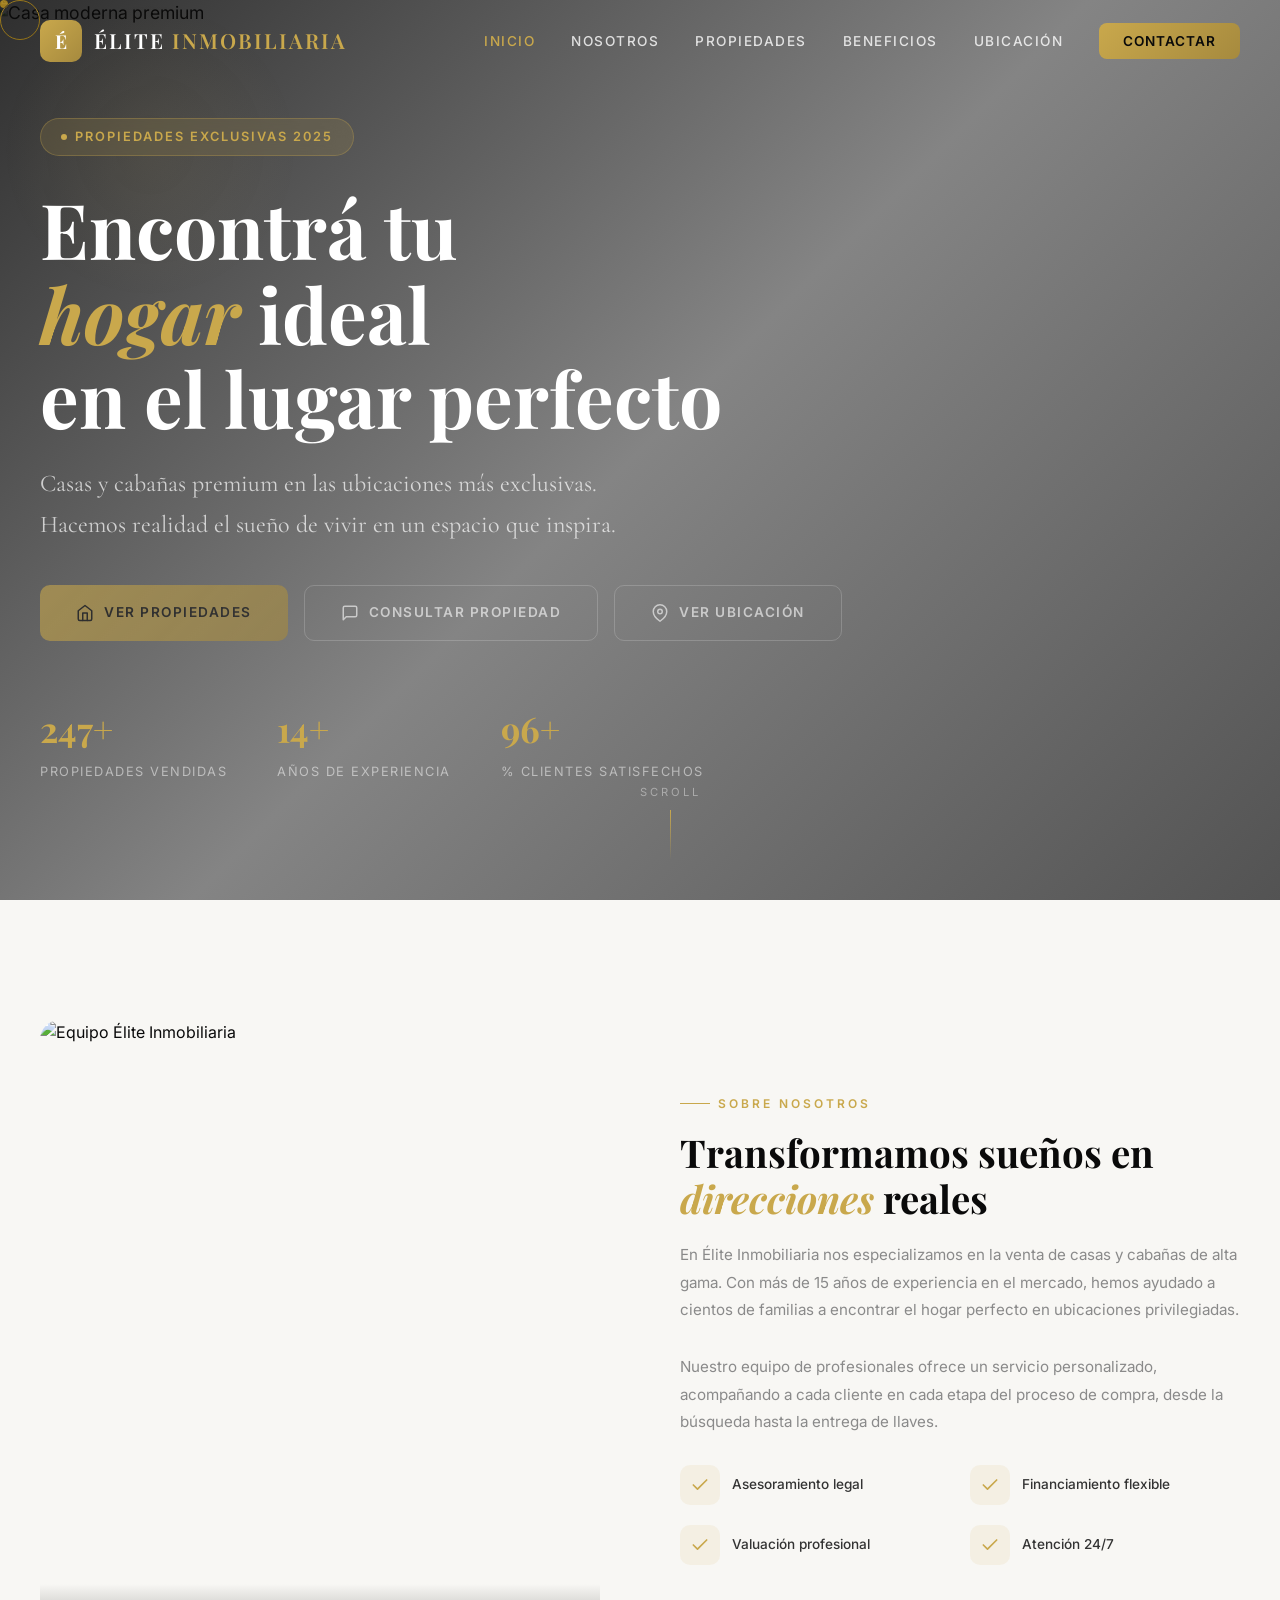
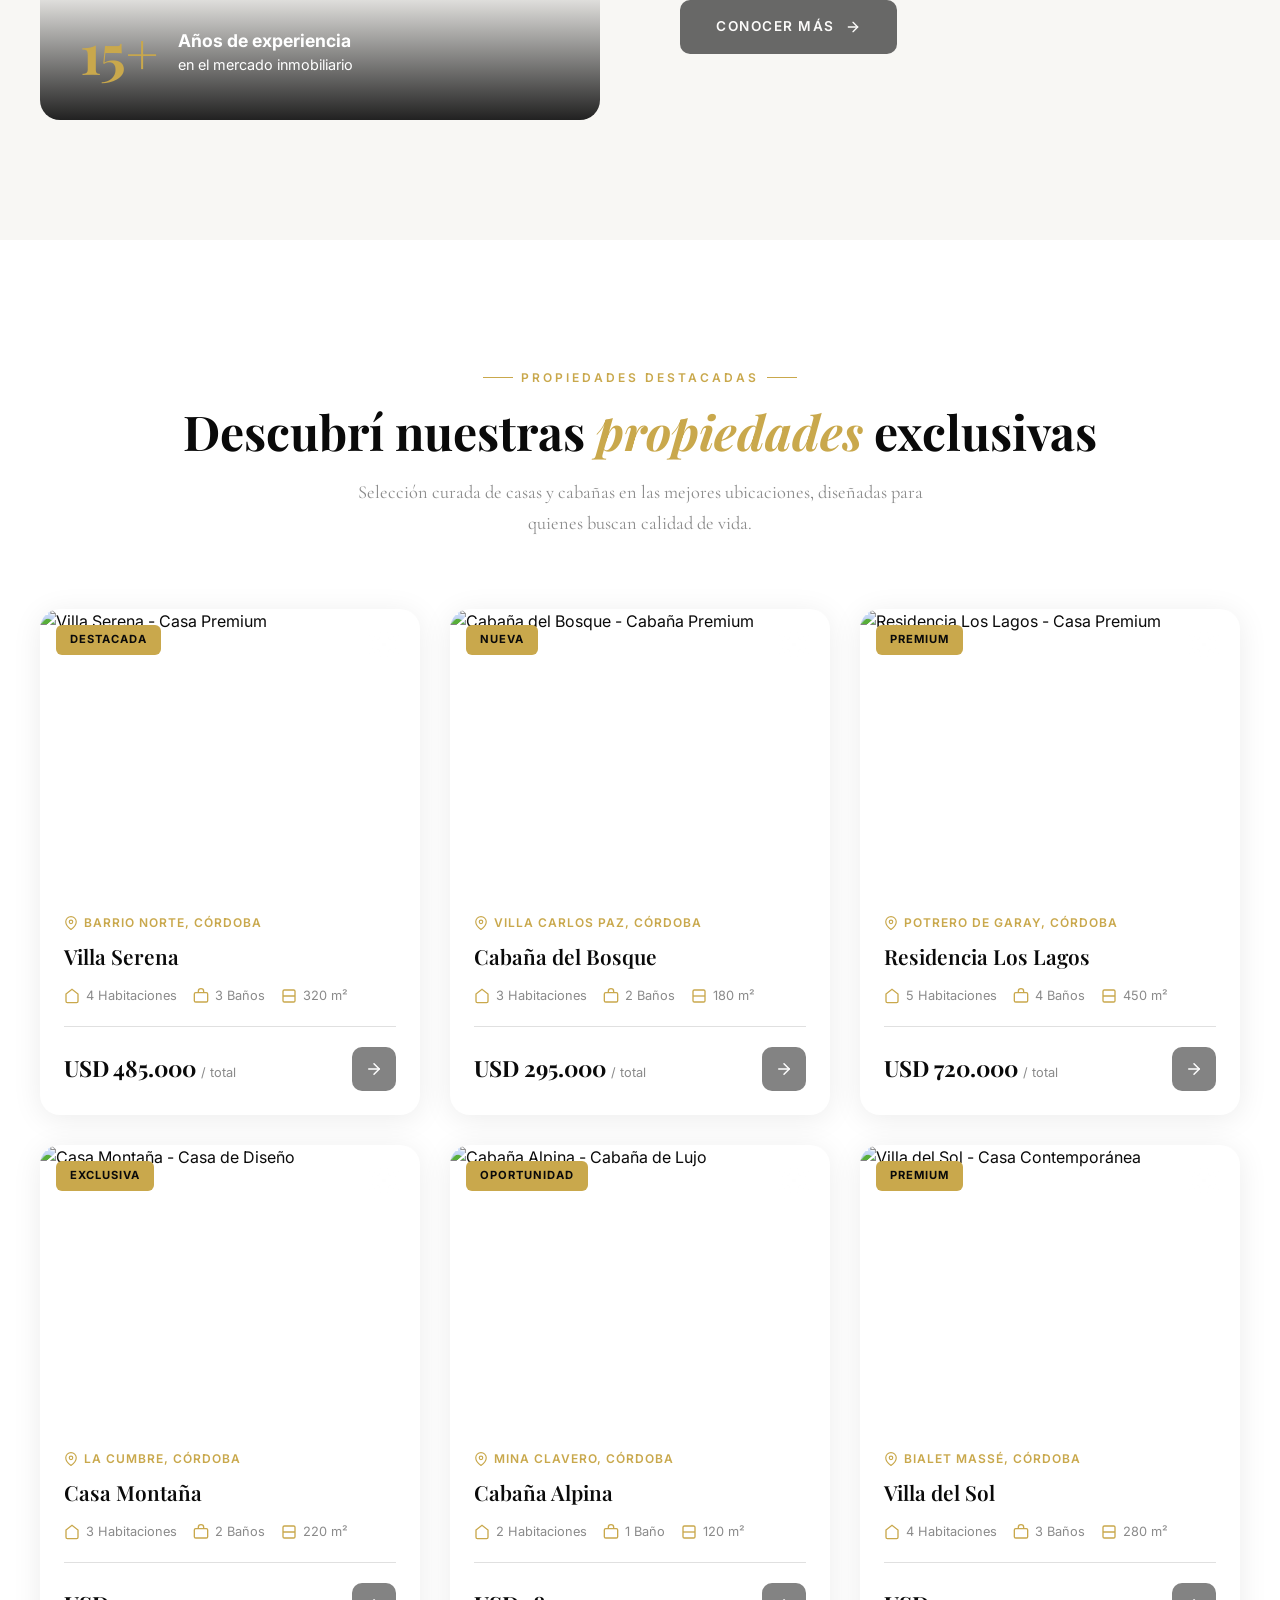
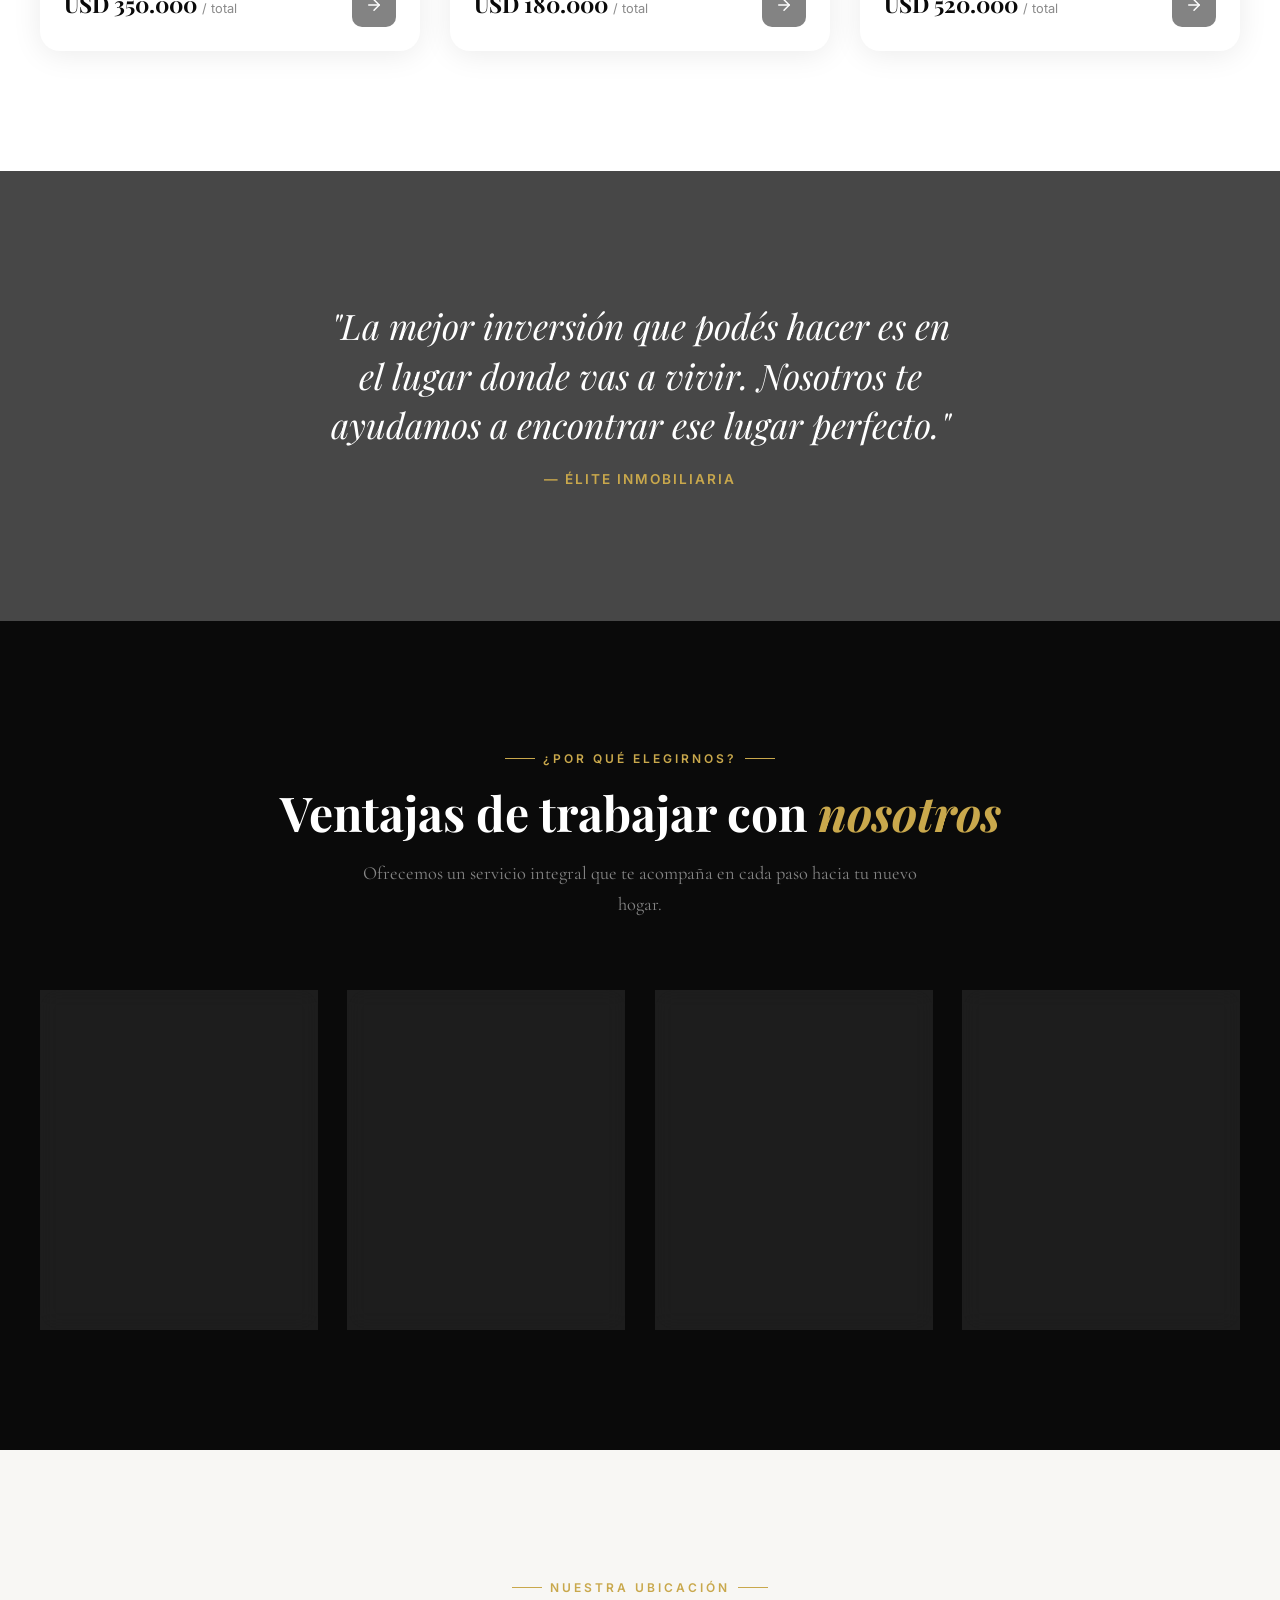
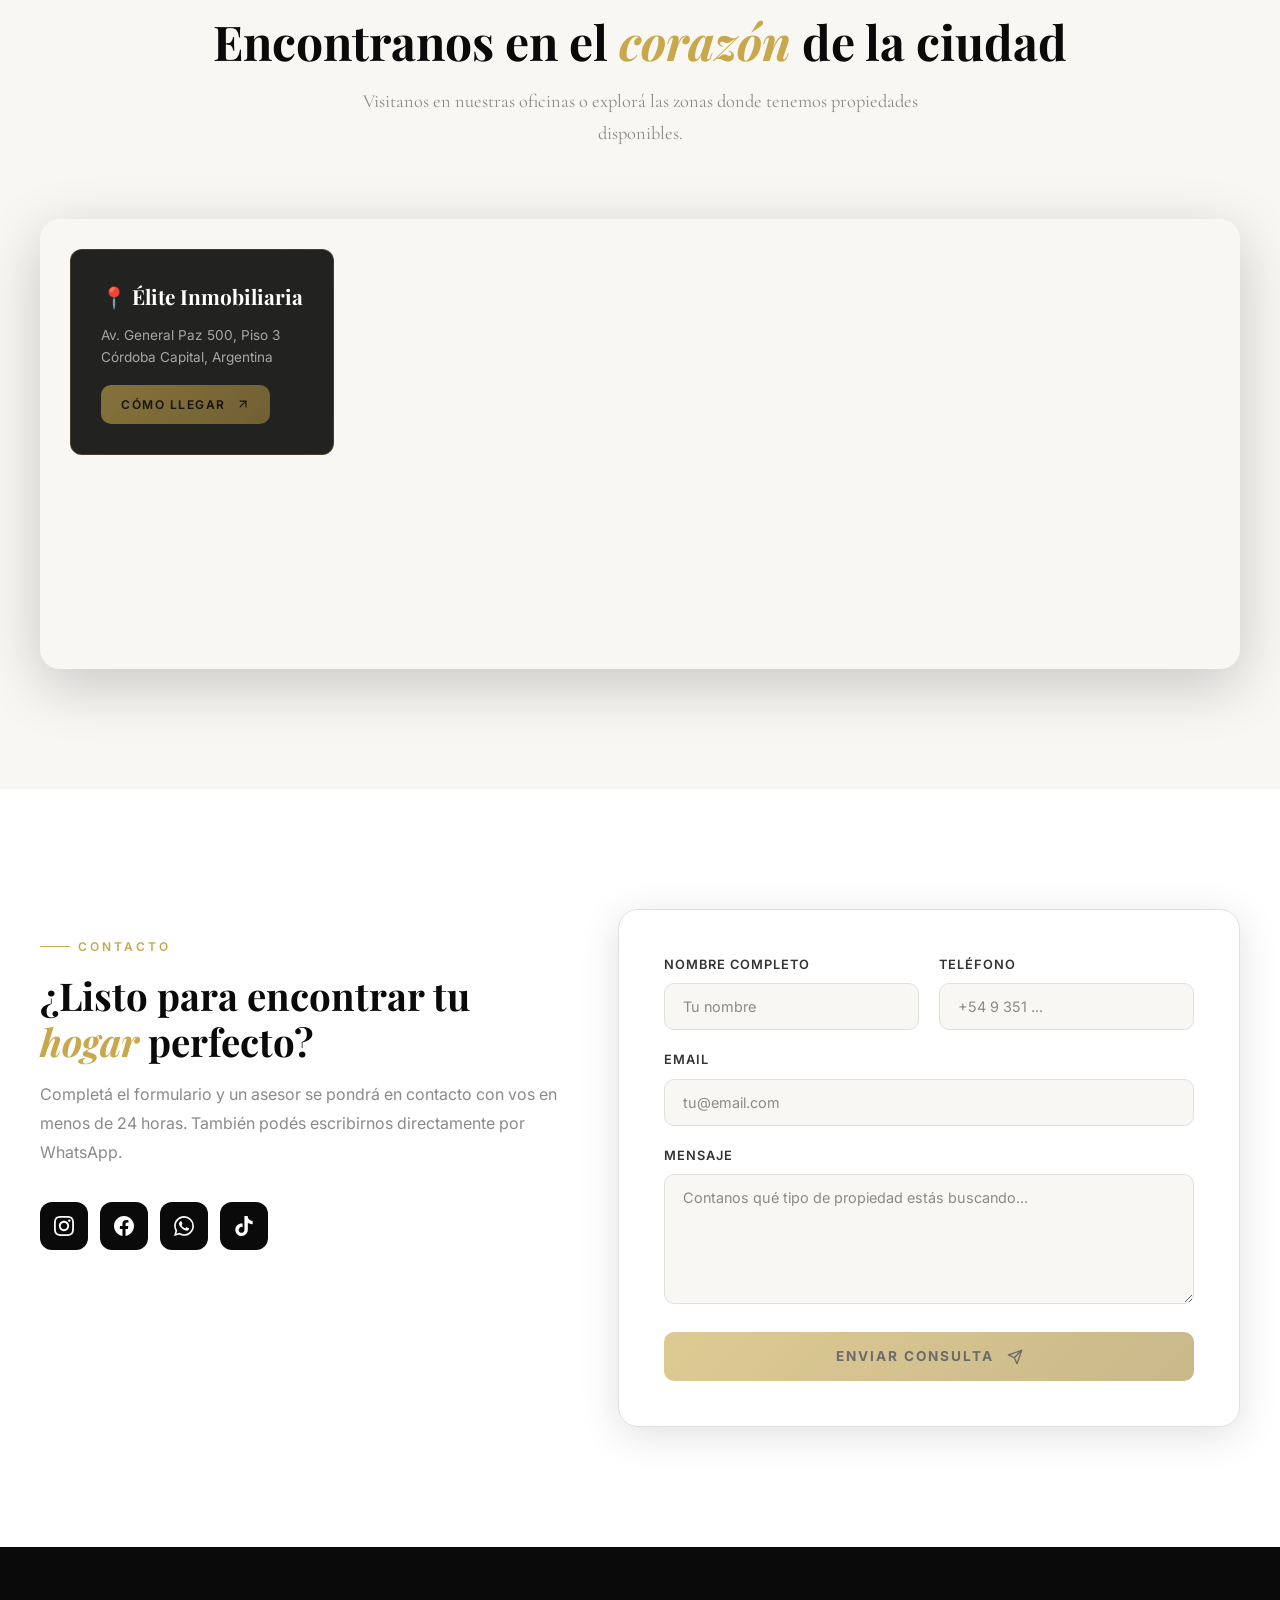
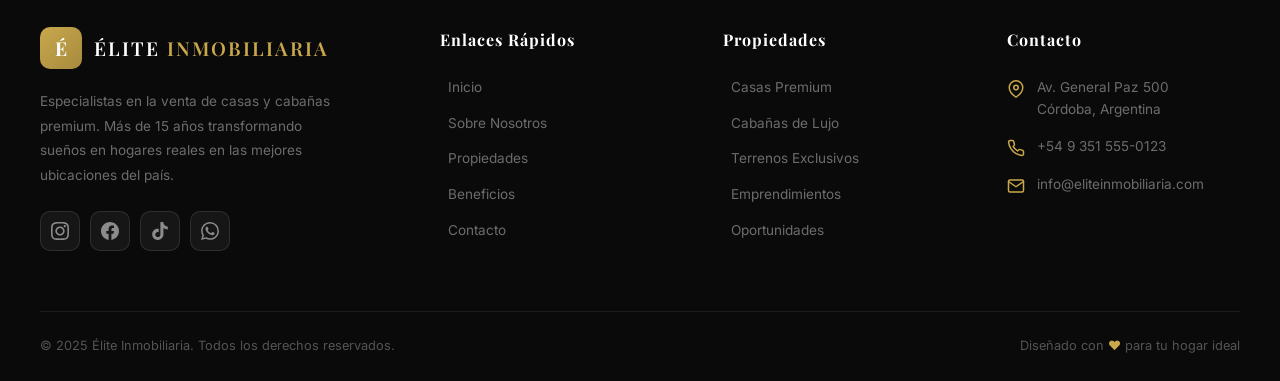
==== Alquiler de casas/index.html @ c13dffc4 "Nuevo template - alquiler de casas" ====
<!DOCTYPE html>
<html lang="es">
<head>
    <meta charset="UTF-8">
    <meta name="viewport" content="width=device-width, initial-scale=1.0">
    <meta name="description" content="Inmobiliaria Premium - Venta de casas y cabañas exclusivas. Encuentra la propiedad de tus sueños con asesoramiento profesional y ubicaciones privilegiadas.">
    <meta name="keywords" content="inmobiliaria, casas, cabañas, propiedades, venta, bienes raíces, lujo, exclusivas">
    <meta name="author" content="Élite Inmobiliaria">
    <meta property="og:title" content="Élite Inmobiliaria - Casas y Cabañas Premium">
    <meta property="og:description" content="Descubrí propiedades exclusivas en las mejores ubicaciones. Casas y cabañas de primer nivel.">
    <meta property="og:type" content="website">
    <title>Élite Inmobiliaria | Casas y Cabañas Premium</title>

    <link rel="preconnect" href="https://fonts.googleapis.com">
    <link rel="preconnect" href="https://fonts.gstatic.com" crossorigin>
    <link href="https://fonts.googleapis.com/css2?family=Playfair+Display:wght@400;500;600;700&family=Inter:wght@300;400;500;600;700&family=Cormorant+Garamond:wght@400;500;600;700&display=swap" rel="stylesheet">

    <style>
        /* ============================================
           CSS RESET & VARIABLES
           ============================================ */
        *, *::before, *::after {
            margin: 0;
            padding: 0;
            box-sizing: border-box;
        }

        :root {
            --color-primary: #0a0a0a;
            --color-secondary: #1a1a1a;
            --color-accent: #c9a84c;
            --color-accent-light: #e0c97f;
            --color-accent-dark: #a68a3e;
            --color-white: #ffffff;
            --color-light: #f8f7f4;
            --color-gray: #8a8a8a;
            --color-gray-light: #e0e0e0;
            --color-gray-dark: #333333;
            --color-glass: rgba(255, 255, 255, 0.08);
            --color-glass-border: rgba(255, 255, 255, 0.12);
            --font-display: 'Playfair Display', serif;
            --font-body: 'Inter', sans-serif;
            --font-elegant: 'Cormorant Garamond', serif;
            --shadow-soft: 0 4px 30px rgba(0, 0, 0, 0.08);
            --shadow-medium: 0 8px 40px rgba(0, 0, 0, 0.12);
            --shadow-strong: 0 16px 60px rgba(0, 0, 0, 0.2);
            --shadow-gold: 0 4px 30px rgba(201, 168, 76, 0.2);
            --transition-smooth: all 0.4s cubic-bezier(0.25, 0.46, 0.45, 0.94);
            --transition-bounce: all 0.5s cubic-bezier(0.34, 1.56, 0.64, 1);
            --border-radius: 12px;
            --border-radius-lg: 20px;
        }

        html {
            scroll-behavior: smooth;
            overflow-x: hidden;
        }

        body {
            font-family: var(--font-body);
            color: var(--color-primary);
            background: var(--color-white);
            overflow-x: hidden;
            cursor: none;
            line-height: 1.6;
        }

        /* ============================================
           CUSTOM CURSOR
           ============================================ */
        .cursor-dot {
            width: 8px;
            height: 8px;
            background: var(--color-accent);
            border-radius: 50%;
            position: fixed;
            top: 0;
            left: 0;
            pointer-events: none;
            z-index: 99999;
            transition: transform 0.1s ease;
            mix-blend-mode: difference;
        }

        .cursor-ring {
            width: 40px;
            height: 40px;
            border: 1.5px solid var(--color-accent);
            border-radius: 50%;
            position: fixed;
            top: 0;
            left: 0;
            pointer-events: none;
            z-index: 99998;
            transition: all 0.15s ease-out;
            mix-blend-mode: difference;
        }

        .cursor-ring.hover {
            width: 60px;
            height: 60px;
            border-color: var(--color-accent-light);
            background: rgba(201, 168, 76, 0.1);
        }

        .cursor-dot.click {
            transform: scale(2);
        }

        @media (max-width: 768px) {
            .cursor-dot, .cursor-ring { display: none; }
            body { cursor: auto; }
        }

        /* ============================================
           PRELOADER
           ============================================ */
        .preloader {
            position: fixed;
            top: 0;
            left: 0;
            width: 100%;
            height: 100%;
            background: var(--color-primary);
            z-index: 100000;
            display: flex;
            align-items: center;
            justify-content: center;
            flex-direction: column;
            transition: opacity 0.8s ease, visibility 0.8s ease;
        }

        .preloader.hidden {
            opacity: 0;
            visibility: hidden;
        }

        .preloader-logo {
            font-family: var(--font-display);
            font-size: 2.5rem;
            color: var(--color-accent);
            letter-spacing: 8px;
            text-transform: uppercase;
            margin-bottom: 30px;
            animation: fadeInUp 1s ease forwards;
        }

        .preloader-bar {
            width: 200px;
            height: 2px;
            background: var(--color-gray-dark);
            border-radius: 2px;
            overflow: hidden;
        }

        .preloader-bar::after {
            content: '';
            display: block;
            width: 0%;
            height: 100%;
            background: var(--color-accent);
            animation: loading 2s ease forwards;
        }

        @keyframes loading {
            to { width: 100%; }
        }

        @keyframes fadeInUp {
            from { opacity: 0; transform: translateY(20px); }
            to { opacity: 1; transform: translateY(0); }
        }

        /* ============================================
           MOUSE FOLLOWER PARTICLES
           ============================================ */
        .mouse-follower {
            position: fixed;
            width: 300px;
            height: 300px;
            border-radius: 50%;
            background: radial-gradient(circle, rgba(201, 168, 76, 0.06) 0%, transparent 70%);
            pointer-events: none;
            z-index: 1;
            transition: transform 0.3s ease-out;
            transform: translate(-50%, -50%);
        }

        /* ============================================
           NAVBAR
           ============================================ */
        .navbar {
            position: fixed;
            top: 0;
            left: 0;
            width: 100%;
            z-index: 1000;
            padding: 20px 0;
            transition: var(--transition-smooth);
        }

        .navbar.scrolled {
            padding: 12px 0;
            background: rgba(10, 10, 10, 0.85);
            backdrop-filter: blur(20px);
            -webkit-backdrop-filter: blur(20px);
            border-bottom: 1px solid rgba(201, 168, 76, 0.1);
        }

        .navbar .container {
            max-width: 1300px;
            margin: 0 auto;
            padding: 0 40px;
            display: flex;
            align-items: center;
            justify-content: space-between;
        }

        .nav-logo {
            display: flex;
            align-items: center;
            gap: 12px;
            text-decoration: none;
            z-index: 1001;
        }

        .nav-logo-icon {
            width: 42px;
            height: 42px;
            background: linear-gradient(135deg, var(--color-accent), var(--color-accent-dark));
            border-radius: 10px;
            display: flex;
            align-items: center;
            justify-content: center;
            font-size: 1.2rem;
            color: var(--color-white);
            font-weight: 700;
            font-family: var(--font-display);
        }

        .nav-logo-text {
            font-family: var(--font-display);
            font-size: 1.3rem;
            color: var(--color-white);
            font-weight: 600;
            letter-spacing: 2px;
            text-transform: uppercase;
        }

        .nav-logo-text span {
            color: var(--color-accent);
        }

        .nav-links {
            display: flex;
            align-items: center;
            gap: 36px;
            list-style: none;
        }

        .nav-links a {
            color: rgba(255, 255, 255, 0.8);
            text-decoration: none;
            font-size: 0.85rem;
            font-weight: 500;
            letter-spacing: 1.5px;
            text-transform: uppercase;
            position: relative;
            padding: 4px 0;
            transition: var(--transition-smooth);
        }

        .nav-links a::after {
            content: '';
            position: absolute;
            bottom: -2px;
            left: 0;
            width: 0;
            height: 1.5px;
            background: var(--color-accent);
            transition: width 0.3s ease;
        }

        .nav-links a:hover {
            color: var(--color-accent);
        }

        .nav-links a:hover::after {
            width: 100%;
        }

        .nav-cta {
            background: linear-gradient(135deg, var(--color-accent), var(--color-accent-dark));
            color: var(--color-primary) !important;
            padding: 10px 24px !important;
            border-radius: 8px;
            font-weight: 600 !important;
            letter-spacing: 1px !important;
            transition: var(--transition-smooth) !important;
        }

        .nav-cta::after { display: none !important; }

        .nav-cta:hover {
            transform: translateY(-2px);
            box-shadow: var(--shadow-gold);
            color: var(--color-primary) !important;
        }

        .hamburger {
            display: none;
            flex-direction: column;
            gap: 6px;
            cursor: pointer;
            z-index: 1001;
            padding: 5px;
        }

        .hamburger span {
            width: 28px;
            height: 2px;
            background: var(--color-white);
            transition: var(--transition-smooth);
            border-radius: 2px;
        }

        .hamburger.active span:nth-child(1) {
            transform: rotate(45deg) translate(6px, 6px);
        }

        .hamburger.active span:nth-child(2) {
            opacity: 0;
        }

        .hamburger.active span:nth-child(3) {
            transform: rotate(-45deg) translate(6px, -6px);
        }

        .mobile-menu {
            display: none;
            position: fixed;
            top: 0;
            left: 0;
            width: 100%;
            height: 100vh;
            background: rgba(10, 10, 10, 0.97);
            backdrop-filter: blur(30px);
            z-index: 999;
            flex-direction: column;
            align-items: center;
            justify-content: center;
            gap: 30px;
            opacity: 0;
            visibility: hidden;
            transition: var(--transition-smooth);
        }

        .mobile-menu.active {
            opacity: 1;
            visibility: visible;
        }

        .mobile-menu a {
            color: var(--color-white);
            text-decoration: none;
            font-family: var(--font-display);
            font-size: 1.8rem;
            letter-spacing: 3px;
            text-transform: uppercase;
            transition: var(--transition-smooth);
        }

        .mobile-menu a:hover {
            color: var(--color-accent);
        }

        /* ============================================
           HERO SECTION
           ============================================ */
        .hero {
            position: relative;
            height: 100vh;
            min-height: 700px;
            display: flex;
            align-items: center;
            overflow: hidden;
        }

        .hero-bg {
            position: absolute;
            top: 0;
            left: 0;
            width: 100%;
            height: 100%;
            z-index: -2;
        }

        .hero-bg img {
            width: 100%;
            height: 100%;
            object-fit: cover;
            transform: scale(1.1);
            transition: transform 0.3s ease-out;
        }

        .hero-overlay {
            position: absolute;
            top: 0;
            left: 0;
            width: 100%;
            height: 100%;
            background: linear-gradient(
                135deg,
                rgba(10, 10, 10, 0.85) 0%,
                rgba(10, 10, 10, 0.5) 50%,
                rgba(10, 10, 10, 0.7) 100%
            );
            z-index: -1;
        }

        .hero-particles {
            position: absolute;
            top: 0;
            left: 0;
            width: 100%;
            height: 100%;
            z-index: 0;
            overflow: hidden;
        }

        .particle {
            position: absolute;
            width: 3px;
            height: 3px;
            background: var(--color-accent);
            border-radius: 50%;
            opacity: 0;
            animation: floatParticle 8s infinite;
        }

        @keyframes floatParticle {
            0% { opacity: 0; transform: translateY(100vh) scale(0); }
            10% { opacity: 0.6; }
            90% { opacity: 0.6; }
            100% { opacity: 0; transform: translateY(-10vh) scale(1); }
        }

        .hero-content {
            max-width: 1300px;
            margin: 0 auto;
            padding: 0 40px;
            position: relative;
            z-index: 2;
            width: 100%;
        }

        .hero-badge {
            display: inline-flex;
            align-items: center;
            gap: 8px;
            background: rgba(201, 168, 76, 0.15);
            border: 1px solid rgba(201, 168, 76, 0.3);
            padding: 8px 20px;
            border-radius: 50px;
            margin-bottom: 30px;
            backdrop-filter: blur(10px);
            animation: fadeInUp 1s ease 0.5s both;
        }

        .hero-badge span {
            color: var(--color-accent);
            font-size: 0.8rem;
            font-weight: 600;
            letter-spacing: 2px;
            text-transform: uppercase;
        }

        .hero-badge-dot {
            width: 6px;
            height: 6px;
            background: var(--color-accent);
            border-radius: 50%;
            animation: pulse 2s infinite;
        }

        @keyframes pulse {
            0%, 100% { opacity: 1; transform: scale(1); }
            50% { opacity: 0.5; transform: scale(1.5); }
        }

        .hero-title {
            font-family: var(--font-display);
            font-size: clamp(2.5rem, 6vw, 5rem);
            color: var(--color-white);
            font-weight: 700;
            line-height: 1.1;
            margin-bottom: 24px;
            animation: fadeInUp 1s ease 0.7s both;
        }

        .hero-title .accent {
            color: var(--color-accent);
            font-style: italic;
        }

        .hero-title .line {
            display: block;
        }

        .hero-subtitle {
            font-family: var(--font-elegant);
            font-size: clamp(1.1rem, 2vw, 1.5rem);
            color: rgba(255, 255, 255, 0.7);
            max-width: 600px;
            margin-bottom: 40px;
            line-height: 1.7;
            font-weight: 400;
            animation: fadeInUp 1s ease 0.9s both;
        }

        .hero-buttons {
            display: flex;
            gap: 16px;
            flex-wrap: wrap;
            animation: fadeInUp 1s ease 1.1s both;
        }

        .btn {
            display: inline-flex;
            align-items: center;
            gap: 10px;
            padding: 16px 36px;
            border-radius: 10px;
            font-size: 0.85rem;
            font-weight: 600;
            letter-spacing: 1.5px;
            text-transform: uppercase;
            text-decoration: none;
            transition: var(--transition-smooth);
            border: none;
            cursor: not-allowed;
            position: relative;
            overflow: hidden;
            font-family: var(--font-body);
            pointer-events: none;
            opacity: 0.6;
        }

        .btn-primary {
            background: linear-gradient(135deg, var(--color-accent), var(--color-accent-dark));
            color: var(--color-primary);
        }

        .btn-primary:hover {
            transform: translateY(-3px);
            box-shadow: 0 10px 40px rgba(201, 168, 76, 0.35);
        }

        .btn-primary::before {
            content: '';
            position: absolute;
            top: 0;
            left: -100%;
            width: 100%;
            height: 100%;
            background: linear-gradient(90deg, transparent, rgba(255,255,255,0.2), transparent);
            transition: left 0.5s ease;
        }

        .btn-primary:hover::before {
            left: 100%;
        }

        .btn-outline {
            background: transparent;
            color: var(--color-white);
            border: 1.5px solid rgba(255, 255, 255, 0.3);
            backdrop-filter: blur(10px);
        }

        .btn-outline:hover {
            border-color: var(--color-accent);
            color: var(--color-accent);
            transform: translateY(-3px);
            box-shadow: 0 10px 40px rgba(201, 168, 76, 0.15);
        }

        .btn-dark {
            background: var(--color-primary);
            color: var(--color-white);
        }

        .btn-dark:hover {
            background: var(--color-secondary);
            transform: translateY(-3px);
            box-shadow: var(--shadow-medium);
        }

        .hero-stats {
            display: flex;
            gap: 50px;
            margin-top: 60px;
            animation: fadeInUp 1s ease 1.3s both;
        }

        .hero-stat {
            text-align: left;
        }

        .hero-stat-number {
            font-family: var(--font-display);
            font-size: 2.2rem;
            color: var(--color-accent);
            font-weight: 700;
        }

        .hero-stat-label {
            font-size: 0.8rem;
            color: rgba(255, 255, 255, 0.5);
            letter-spacing: 1.5px;
            text-transform: uppercase;
            margin-top: 4px;
        }

        .hero-scroll {
            position: absolute;
            bottom: 40px;
            left: 50%;
            transform: translateX(-50%);
            display: flex;
            flex-direction: column;
            align-items: center;
            gap: 8px;
            animation: fadeInUp 1s ease 1.5s both;
        }

        .hero-scroll span {
            color: rgba(255, 255, 255, 0.4);
            font-size: 0.7rem;
            letter-spacing: 3px;
            text-transform: uppercase;
        }

        .scroll-line {
            width: 1px;
            height: 50px;
            background: linear-gradient(to bottom, var(--color-accent), transparent);
            animation: scrollLine 2s infinite;
        }

        @keyframes scrollLine {
            0% { opacity: 1; height: 50px; }
            50% { opacity: 0.3; height: 30px; }
            100% { opacity: 1; height: 50px; }
        }

        /* ============================================
           SECTION COMMON STYLES
           ============================================ */
        .section {
            padding: 120px 0;
            position: relative;
        }

        .container {
            max-width: 1300px;
            margin: 0 auto;
            padding: 0 40px;
        }

        .section-header {
            text-align: center;
            margin-bottom: 70px;
        }

        .section-tag {
            display: inline-flex;
            align-items: center;
            gap: 8px;
            font-size: 0.75rem;
            font-weight: 600;
            letter-spacing: 3px;
            text-transform: uppercase;
            color: var(--color-accent);
            margin-bottom: 16px;
        }

        .section-tag::before,
        .section-tag::after {
            content: '';
            width: 30px;
            height: 1px;
            background: var(--color-accent);
        }

        .section-title {
            font-family: var(--font-display);
            font-size: clamp(2rem, 4vw, 3rem);
            font-weight: 700;
            color: var(--color-primary);
            margin-bottom: 16px;
            line-height: 1.2;
        }

        .section-title .accent {
            color: var(--color-accent);
            font-style: italic;
        }

        .section-subtitle {
            font-family: var(--font-elegant);
            font-size: 1.15rem;
            color: var(--color-gray);
            max-width: 600px;
            margin: 0 auto;
            line-height: 1.7;
        }

        .dark-section {
            background: var(--color-primary);
        }

        .dark-section .section-title {
            color: var(--color-white);
        }

        .dark-section .section-subtitle {
            color: rgba(255, 255, 255, 0.5);
        }

        .light-section {
            background: var(--color-light);
        }

        /* ============================================
           ABOUT SECTION
           ============================================ */
        .about-grid {
            display: grid;
            grid-template-columns: 1fr 1fr;
            gap: 80px;
            align-items: center;
        }

        .about-image {
            position: relative;
            border-radius: var(--border-radius-lg);
            overflow: hidden;
            aspect-ratio: 4/5;
        }

        .about-image img {
            width: 100%;
            height: 100%;
            object-fit: cover;
            transition: transform 0.6s ease;
        }

        .about-image:hover img {
            transform: scale(1.05);
        }

        .about-image-overlay {
            position: absolute;
            bottom: 0;
            left: 0;
            right: 0;
            padding: 40px;
            background: linear-gradient(to top, rgba(10,10,10,0.9), transparent);
        }

        .about-experience {
            display: flex;
            align-items: center;
            gap: 20px;
        }

        .about-experience-number {
            font-family: var(--font-display);
            font-size: 3.5rem;
            color: var(--color-accent);
            font-weight: 700;
            line-height: 1;
        }

        .about-experience-text {
            color: var(--color-white);
            font-size: 0.9rem;
            line-height: 1.5;
        }

        .about-experience-text strong {
            display: block;
            font-size: 1.1rem;
        }

        .about-content {
            padding: 20px 0;
        }

        .about-tag {
            display: inline-flex;
            align-items: center;
            gap: 8px;
            font-size: 0.75rem;
            font-weight: 600;
            letter-spacing: 3px;
            text-transform: uppercase;
            color: var(--color-accent);
            margin-bottom: 16px;
        }

        .about-tag::before {
            content: '';
            width: 30px;
            height: 1px;
            background: var(--color-accent);
        }

        .about-title {
            font-family: var(--font-display);
            font-size: clamp(1.8rem, 3vw, 2.5rem);
            font-weight: 700;
            color: var(--color-primary);
            margin-bottom: 20px;
            line-height: 1.2;
        }

        .about-title .accent {
            color: var(--color-accent);
            font-style: italic;
        }

        .about-text {
            color: var(--color-gray);
            line-height: 1.8;
            margin-bottom: 30px;
            font-size: 0.95rem;
        }

        .about-features {
            display: grid;
            grid-template-columns: 1fr 1fr;
            gap: 20px;
            margin-bottom: 35px;
        }

        .about-feature {
            display: flex;
            align-items: center;
            gap: 12px;
        }

        .about-feature-icon {
            width: 40px;
            height: 40px;
            background: rgba(201, 168, 76, 0.1);
            border-radius: 10px;
            display: flex;
            align-items: center;
            justify-content: center;
            color: var(--color-accent);
            font-size: 1rem;
            flex-shrink: 0;
        }

        .about-feature span {
            font-size: 0.85rem;
            font-weight: 500;
            color: var(--color-gray-dark);
        }

        /* ============================================
           PROPERTIES SECTION
           ============================================ */
        .properties-grid {
            display: grid;
            grid-template-columns: repeat(3, 1fr);
            gap: 30px;
        }

        .property-card {
            background: var(--color-white);
            border-radius: var(--border-radius-lg);
            overflow: hidden;
            box-shadow: var(--shadow-soft);
            transition: var(--transition-smooth);
            position: relative;
            group: property;
        }

        .property-card:hover {
            transform: translateY(-10px);
            box-shadow: var(--shadow-strong);
        }

        .property-image {
            position: relative;
            height: 280px;
            overflow: hidden;
        }

        .property-image img {
            width: 100%;
            height: 100%;
            object-fit: cover;
            transition: transform 0.6s ease;
        }

        .property-card:hover .property-image img {
            transform: scale(1.1);
        }

        .property-badge {
            position: absolute;
            top: 16px;
            left: 16px;
            background: var(--color-accent);
            color: var(--color-primary);
            padding: 6px 14px;
            border-radius: 6px;
            font-size: 0.7rem;
            font-weight: 700;
            letter-spacing: 1px;
            text-transform: uppercase;
        }

        .property-favorite {
            position: absolute;
            top: 16px;
            right: 16px;
            width: 40px;
            height: 40px;
            background: rgba(255, 255, 255, 0.9);
            backdrop-filter: blur(10px);
            border-radius: 50%;
            display: flex;
            align-items: center;
            justify-content: center;
            cursor: not-allowed;
            transition: var(--transition-smooth);
            border: none;
            font-size: 1.1rem;
            pointer-events: none;
            opacity: 0.5;
        }

        .property-favorite:hover {
            background: var(--color-accent);
            transform: scale(1.1);
        }

        .property-info {
            padding: 24px;
        }

        .property-location {
            display: flex;
            align-items: center;
            gap: 6px;
            color: var(--color-accent);
            font-size: 0.75rem;
            font-weight: 600;
            letter-spacing: 1px;
            text-transform: uppercase;
            margin-bottom: 8px;
        }

        .property-name {
            font-family: var(--font-display);
            font-size: 1.3rem;
            font-weight: 600;
            color: var(--color-primary);
            margin-bottom: 12px;
        }

        .property-features {
            display: flex;
            gap: 16px;
            margin-bottom: 20px;
            padding-bottom: 20px;
            border-bottom: 1px solid var(--color-gray-light);
        }

        .property-feature {
            display: flex;
            align-items: center;
            gap: 6px;
            font-size: 0.8rem;
            color: var(--color-gray);
        }

        .property-feature svg {
            width: 16px;
            height: 16px;
            stroke: var(--color-accent);
        }

        .property-footer {
            display: flex;
            align-items: center;
            justify-content: space-between;
        }

        .property-price {
            font-family: var(--font-display);
            font-size: 1.4rem;
            font-weight: 700;
            color: var(--color-primary);
        }

        .property-price span {
            font-size: 0.8rem;
            color: var(--color-gray);
            font-weight: 400;
            font-family: var(--font-body);
        }

        .property-btn {
            width: 44px;
            height: 44px;
            background: var(--color-primary);
            border-radius: 10px;
            display: flex;
            align-items: center;
            justify-content: center;
            color: var(--color-white);
            text-decoration: none;
            transition: var(--transition-smooth);
            border: none;
            cursor: not-allowed;
            pointer-events: none;
            opacity: 0.5;
        }

        .property-btn:hover {
            background: var(--color-accent);
            transform: rotate(45deg);
        }

        /* ============================================
           BENEFITS SECTION
           ============================================ */
        .benefits-grid {
            display: grid;
            grid-template-columns: repeat(4, 1fr);
            gap: 30px;
        }

        .benefit-card {
            background: var(--color-glass);
            border: 1px solid var(--color-glass-border);
            border-radius: var(--border-radius-lg);
            padding: 40px 30px;
            text-align: center;
            backdrop-filter: blur(10px);
            transition: var(--transition-smooth);
            position: relative;
            overflow: hidden;
        }

        .benefit-card::before {
            content: '';
            position: absolute;
            top: 0;
            left: 0;
            width: 100%;
            height: 3px;
            background: linear-gradient(90deg, transparent, var(--color-accent), transparent);
            opacity: 0;
            transition: opacity 0.3s ease;
        }

        .benefit-card:hover {
            transform: translateY(-8px);
            border-color: rgba(201, 168, 76, 0.3);
            box-shadow: var(--shadow-gold);
        }

        .benefit-card:hover::before {
            opacity: 1;
        }

        .benefit-icon {
            width: 70px;
            height: 70px;
            background: rgba(201, 168, 76, 0.1);
            border-radius: 16px;
            display: flex;
            align-items: center;
            justify-content: center;
            margin: 0 auto 24px;
            font-size: 1.8rem;
            transition: var(--transition-smooth);
        }

        .benefit-card:hover .benefit-icon {
            background: var(--color-accent);
            transform: scale(1.1) rotate(5deg);
        }

        .benefit-card:hover .benefit-icon svg {
            stroke: var(--color-primary);
        }

        .benefit-title {
            font-family: var(--font-display);
            font-size: 1.15rem;
            font-weight: 600;
            color: var(--color-white);
            margin-bottom: 12px;
        }

        .benefit-text {
            font-size: 0.85rem;
            color: rgba(255, 255, 255, 0.5);
            line-height: 1.7;
        }

        /* ============================================
           PARALLAX SECTION
           ============================================ */
        .parallax-section {
            position: relative;
            height: 450px;
            display: flex;
            align-items: center;
            justify-content: center;
            overflow: hidden;
        }

        .parallax-bg {
            position: absolute;
            top: -50px;
            left: 0;
            width: 100%;
            height: calc(100% + 100px);
            z-index: -1;
        }

        .parallax-bg img {
            width: 100%;
            height: 100%;
            object-fit: cover;
        }

        .parallax-overlay {
            position: absolute;
            top: 0;
            left: 0;
            width: 100%;
            height: 100%;
            background: rgba(10, 10, 10, 0.75);
        }

        .parallax-content {
            text-align: center;
            position: relative;
            z-index: 2;
            max-width: 700px;
            padding: 0 40px;
        }

        .parallax-quote {
            font-family: var(--font-display);
            font-size: clamp(1.5rem, 3vw, 2.2rem);
            color: var(--color-white);
            font-style: italic;
            line-height: 1.4;
            margin-bottom: 20px;
        }

        .parallax-author {
            color: var(--color-accent);
            font-size: 0.85rem;
            letter-spacing: 2px;
            text-transform: uppercase;
            font-weight: 600;
        }

        /* ============================================
           MAP SECTION
           ============================================ */
        .map-section {
            position: relative;
        }

        .map-wrapper {
            position: relative;
            border-radius: var(--border-radius-lg);
            overflow: hidden;
            box-shadow: var(--shadow-strong);
        }

        .map-wrapper iframe {
            width: 100%;
            height: 450px;
            border: none;
            display: block;
        }

        .map-info-card {
            position: absolute;
            top: 30px;
            left: 30px;
            background: rgba(10, 10, 10, 0.9);
            backdrop-filter: blur(20px);
            border: 1px solid rgba(201, 168, 76, 0.2);
            border-radius: var(--border-radius);
            padding: 30px;
            max-width: 320px;
        }

        .map-info-card h3 {
            font-family: var(--font-display);
            font-size: 1.3rem;
            color: var(--color-white);
            margin-bottom: 12px;
        }

        .map-info-card p {
            color: rgba(255, 255, 255, 0.6);
            font-size: 0.85rem;
            line-height: 1.6;
            margin-bottom: 16px;
        }

        .map-info-card .btn {
            padding: 10px 20px;
            font-size: 0.75rem;
        }

        /* ============================================
           CONTACT SECTION
           ============================================ */
        .contact-grid {
            display: grid;
            grid-template-columns: 1fr 1.2fr;
            gap: 60px;
            align-items: start;
        }

        .contact-info {
            padding: 20px 0;
        }

        .contact-info-tag {
            display: inline-flex;
            align-items: center;
            gap: 8px;
            font-size: 0.75rem;
            font-weight: 600;
            letter-spacing: 3px;
            text-transform: uppercase;
            color: var(--color-accent);
            margin-bottom: 16px;
        }

        .contact-info-tag::before {
            content: '';
            width: 30px;
            height: 1px;
            background: var(--color-accent);
        }

        .contact-info-title {
            font-family: var(--font-display);
            font-size: clamp(1.8rem, 3vw, 2.5rem);
            font-weight: 700;
            color: var(--color-primary);
            margin-bottom: 16px;
            line-height: 1.2;
        }

        .contact-info-title .accent {
            color: var(--color-accent);
            font-style: italic;
        }

        .contact-info-text {
            color: var(--color-gray);
            line-height: 1.8;
            margin-bottom: 35px;
        }

        .contact-details {
            display: none;
            flex-direction: column;
            gap: 20px;
            margin-bottom: 35px;
        }

        .contact-detail {
            display: flex;
            align-items: center;
            gap: 16px;
        }

        .contact-detail-icon {
            width: 50px;
            height: 50px;
            background: rgba(201, 168, 76, 0.1);
            border-radius: 12px;
            display: flex;
            align-items: center;
            justify-content: center;
            flex-shrink: 0;
        }

        .contact-detail-icon svg {
            width: 22px;
            height: 22px;
            stroke: var(--color-accent);
        }

        .contact-detail-content h4 {
            font-size: 0.9rem;
            font-weight: 600;
            color: var(--color-primary);
            margin-bottom: 2px;
        }

        .contact-detail-content p {
            font-size: 0.85rem;
            color: var(--color-gray);
        }

        .contact-socials {
            display: flex;
            gap: 12px;
        }

        .social-link {
            width: 48px;
            height: 48px;
            background: var(--color-primary);
            border-radius: 12px;
            display: flex;
            align-items: center;
            justify-content: center;
            color: var(--color-white);
            text-decoration: none;
            transition: var(--transition-smooth);
            position: relative;
            overflow: hidden;
        }

        .social-link::before {
            content: '';
            position: absolute;
            top: 0;
            left: 0;
            width: 100%;
            height: 100%;
            background: var(--color-accent);
            transform: translateY(100%);
            transition: transform 0.3s ease;
        }

        .social-link:hover::before {
            transform: translateY(0);
        }

        .social-link svg {
            width: 20px;
            height: 20px;
            fill: currentColor;
            position: relative;
            z-index: 1;
        }

        .social-link:hover {
            color: var(--color-primary);
            transform: translateY(-3px);
        }

        .contact-form-wrapper {
            background: var(--color-white);
            border-radius: var(--border-radius-lg);
            padding: 45px;
            box-shadow: var(--shadow-medium);
            border: 1px solid var(--color-gray-light);
        }

        .form-row {
            display: grid;
            grid-template-columns: 1fr 1fr;
            gap: 20px;
        }

        .form-group {
            margin-bottom: 20px;
        }

        .form-group label {
            display: block;
            font-size: 0.8rem;
            font-weight: 600;
            letter-spacing: 1px;
            text-transform: uppercase;
            color: var(--color-gray-dark);
            margin-bottom: 8px;
        }

        .form-group input,
        .form-group textarea {
            width: 100%;
            padding: 14px 18px;
            border: 1.5px solid var(--color-gray-light);
            border-radius: 10px;
            font-family: var(--font-body);
            font-size: 0.9rem;
            color: var(--color-primary);
            background: var(--color-light);
            transition: var(--transition-smooth);
            outline: none;
        }

        .form-group input:focus,
        .form-group textarea:focus {
            border-color: var(--color-accent);
            box-shadow: 0 0 0 3px rgba(201, 168, 76, 0.15);
            background: var(--color-white);
        }

        .form-group input::placeholder,
        .form-group textarea::placeholder {
            color: var(--color-gray);
        }

        .form-group textarea {
            resize: vertical;
            min-height: 130px;
        }

        .form-submit {
            width: 100%;
            padding: 16px;
            background: linear-gradient(135deg, var(--color-accent), var(--color-accent-dark));
            color: var(--color-primary);
            border: none;
            border-radius: 10px;
            font-family: var(--font-body);
            font-size: 0.85rem;
            font-weight: 700;
            letter-spacing: 2px;
            text-transform: uppercase;
            cursor: not-allowed;
            transition: var(--transition-smooth);
            position: relative;
            overflow: hidden;
            pointer-events: none;
            opacity: 0.6;
        }

        .form-submit:hover {
            transform: translateY(-2px);
            box-shadow: var(--shadow-gold);
        }

        .form-submit::before {
            content: '';
            position: absolute;
            top: 0;
            left: -100%;
            width: 100%;
            height: 100%;
            background: linear-gradient(90deg, transparent, rgba(255,255,255,0.3), transparent);
            transition: left 0.5s ease;
        }

        .form-submit:hover::before {
            left: 100%;
        }

        .form-success {
            display: none;
            text-align: center;
            padding: 30px;
        }

        .form-success.show {
            display: block;
            animation: fadeInUp 0.5s ease;
        }

        .form-success-icon {
            width: 70px;
            height: 70px;
            background: rgba(201, 168, 76, 0.1);
            border-radius: 50%;
            display: flex;
            align-items: center;
            justify-content: center;
            margin: 0 auto 20px;
            font-size: 2rem;
        }

        .form-success h3 {
            font-family: var(--font-display);
            font-size: 1.5rem;
            margin-bottom: 8px;
        }

        .form-success p {
            color: var(--color-gray);
        }

        /* ============================================
           FOOTER
           ============================================ */
        .footer {
            background: var(--color-primary);
            padding: 80px 0 0;
        }

        .footer-grid {
            display: grid;
            grid-template-columns: 1.5fr 1fr 1fr 1fr;
            gap: 50px;
            padding-bottom: 60px;
            border-bottom: 1px solid rgba(255, 255, 255, 0.08);
        }

        .footer-brand {
            max-width: 300px;
        }

        .footer-logo {
            display: flex;
            align-items: center;
            gap: 12px;
            margin-bottom: 20px;
        }

        .footer-logo-icon {
            width: 42px;
            height: 42px;
            background: linear-gradient(135deg, var(--color-accent), var(--color-accent-dark));
            border-radius: 10px;
            display: flex;
            align-items: center;
            justify-content: center;
            font-size: 1.2rem;
            color: var(--color-white);
            font-weight: 700;
            font-family: var(--font-display);
        }

        .footer-logo-text {
            font-family: var(--font-display);
            font-size: 1.2rem;
            color: var(--color-white);
            font-weight: 600;
            letter-spacing: 2px;
            text-transform: uppercase;
        }

        .footer-logo-text span {
            color: var(--color-accent);
        }

        .footer-desc {
            color: rgba(255, 255, 255, 0.4);
            font-size: 0.85rem;
            line-height: 1.8;
            margin-bottom: 24px;
        }

        .footer-socials {
            display: flex;
            gap: 10px;
        }

        .footer-social {
            width: 40px;
            height: 40px;
            background: rgba(255, 255, 255, 0.05);
            border: 1px solid rgba(255, 255, 255, 0.1);
            border-radius: 10px;
            display: flex;
            align-items: center;
            justify-content: center;
            color: rgba(255, 255, 255, 0.5);
            text-decoration: none;
            transition: var(--transition-smooth);
        }

        .footer-social:hover {
            background: var(--color-accent);
            border-color: var(--color-accent);
            color: var(--color-primary);
            transform: translateY(-3px);
        }

        .footer-social svg {
            width: 18px;
            height: 18px;
            fill: currentColor;
        }

        .footer-col h4 {
            font-family: var(--font-display);
            font-size: 1rem;
            color: var(--color-white);
            margin-bottom: 24px;
            letter-spacing: 1px;
        }

        .footer-links {
            list-style: none;
            display: flex;
            flex-direction: column;
            gap: 14px;
        }

        .footer-links a {
            color: rgba(255, 255, 255, 0.4);
            text-decoration: none;
            font-size: 0.85rem;
            transition: var(--transition-smooth);
            display: flex;
            align-items: center;
            gap: 8px;
        }

        .footer-links a::before {
            content: '';
            width: 0;
            height: 1px;
            background: var(--color-accent);
            transition: width 0.3s ease;
        }

        .footer-links a:hover {
            color: var(--color-accent);
        }

        .footer-links a:hover::before {
            width: 15px;
        }

        .footer-contact-item {
            display: flex;
            align-items: flex-start;
            gap: 12px;
            margin-bottom: 16px;
        }

        .footer-contact-item svg {
            width: 18px;
            height: 18px;
            stroke: var(--color-accent);
            flex-shrink: 0;
            margin-top: 3px;
        }

        .footer-contact-item p {
            color: rgba(255, 255, 255, 0.4);
            font-size: 0.85rem;
            line-height: 1.6;
        }

        .footer-bottom {
            padding: 24px 0;
            display: flex;
            align-items: center;
            justify-content: space-between;
        }

        .footer-bottom p {
            color: rgba(255, 255, 255, 0.3);
            font-size: 0.8rem;
        }

        .footer-bottom p a {
            color: var(--color-accent);
            text-decoration: none;
        }

        /* ============================================
           WHATSAPP FLOATING BUTTON
           ============================================ */
        .whatsapp-float {
            position: fixed;
            bottom: 30px;
            right: 30px;
            width: 60px;
            height: 60px;
            background: #25D366;
            border-radius: 50%;
            display: none;
            align-items: center;
            justify-content: center;
            z-index: 998;
            box-shadow: 0 4px 20px rgba(37, 211, 102, 0.4);
            transition: var(--transition-smooth);
            text-decoration: none;
            animation: bounceIn 1s ease 2s both;
            pointer-events: none;
        }

        .whatsapp-float:hover {
            transform: scale(1.1);
            box-shadow: 0 6px 30px rgba(37, 211, 102, 0.5);
        }

        .whatsapp-float svg {
            width: 30px;
            height: 30px;
            fill: white;
        }

        .whatsapp-float::before {
            content: '';
            position: absolute;
            width: 100%;
            height: 100%;
            border-radius: 50%;
            background: #25D366;
            animation: whatsappPulse 2s infinite;
            z-index: -1;
        }

        @keyframes whatsappPulse {
            0% { transform: scale(1); opacity: 0.5; }
            100% { transform: scale(1.5); opacity: 0; }
        }

        @keyframes bounceIn {
            0% { opacity: 0; transform: scale(0.3); }
            50% { transform: scale(1.05); }
            70% { transform: scale(0.9); }
            100% { opacity: 1; transform: scale(1); }
        }

        /* ============================================
           SCROLL ANIMATIONS
           ============================================ */
        .reveal {
            opacity: 0;
            transform: translateY(40px);
            transition: all 0.8s cubic-bezier(0.25, 0.46, 0.45, 0.94);
        }

        .reveal.active {
            opacity: 1;
            transform: translateY(0);
        }

        .reveal-left {
            opacity: 0;
            transform: translateX(-40px);
            transition: all 0.8s cubic-bezier(0.25, 0.46, 0.45, 0.94);
        }

        .reveal-left.active {
            opacity: 1;
            transform: translateX(0);
        }

        .reveal-right {
            opacity: 0;
            transform: translateX(40px);
            transition: all 0.8s cubic-bezier(0.25, 0.46, 0.45, 0.94);
        }

        .reveal-right.active {
            opacity: 1;
            transform: translateX(0);
        }

        .reveal-scale {
            opacity: 0;
            transform: scale(0.9);
            transition: all 0.8s cubic-bezier(0.25, 0.46, 0.45, 0.94);
        }

        .reveal-scale.active {
            opacity: 1;
            transform: scale(1);
        }

        .delay-1 { transition-delay: 0.1s; }
        .delay-2 { transition-delay: 0.2s; }
        .delay-3 { transition-delay: 0.3s; }
        .delay-4 { transition-delay: 0.4s; }
        .delay-5 { transition-delay: 0.5s; }

        /* ============================================
           RESPONSIVE DESIGN
           ============================================ */
        @media (max-width: 1024px) {
            .container { padding: 0 30px; }
            .navbar .container { padding: 0 30px; }

            .properties-grid {
                grid-template-columns: repeat(2, 1fr);
            }

            .benefits-grid {
                grid-template-columns: repeat(2, 1fr);
            }

            .about-grid {
                gap: 50px;
            }

            .footer-grid {
                grid-template-columns: 1fr 1fr;
                gap: 40px;
            }

            .contact-grid {
                grid-template-columns: 1fr;
            }

            .hero-stats {
                gap: 30px;
            }
        }

        @media (max-width: 768px) {
            .container { padding: 0 20px; }
            .navbar .container { padding: 0 20px; }

            .nav-links { display: none; }
            .hamburger { display: flex; }
            .mobile-menu { display: flex; }

            .section { padding: 80px 0; }

            .hero { min-height: 600px; }
            .hero-content { padding: 0 20px; }
            .hero-stats { gap: 24px; flex-wrap: wrap; }
            .hero-stat-number { font-size: 1.8rem; }

            .about-grid {
                grid-template-columns: 1fr;
                gap: 40px;
            }

            .about-image { aspect-ratio: 16/10; }
            .about-features { grid-template-columns: 1fr; }

            .properties-grid {
                grid-template-columns: 1fr;
                max-width: 500px;
                margin: 0 auto;
            }

            .benefits-grid {
                grid-template-columns: 1fr;
                max-width: 400px;
                margin: 0 auto;
            }

            .form-row {
                grid-template-columns: 1fr;
            }

            .contact-form-wrapper {
                padding: 30px 20px;
            }

            .map-info-card {
                position: relative;
                top: auto;
                left: auto;
                max-width: 100%;
                border-radius: 0;
            }

            .map-wrapper iframe {
                height: 300px;
            }

            .footer-grid {
                grid-template-columns: 1fr;
                gap: 30px;
            }

            .footer-bottom {
                flex-direction: column;
                gap: 10px;
                text-align: center;
            }

            .parallax-section { height: 350px; }

            .hero-buttons {
                flex-direction: column;
            }

            .hero-buttons .btn {
                width: 100%;
                justify-content: center;
            }
        }

        @media (max-width: 480px) {
            .hero-title {
                font-size: 2rem;
            }

            .hero-subtitle {
                font-size: 1rem;
            }

            .section-title {
                font-size: 1.8rem;
            }

            .hero-stats {
                flex-direction: column;
                gap: 16px;
            }

            .property-image {
                height: 220px;
            }

            .contact-form-wrapper {
                padding: 24px 16px;
            }
        }

        /* ============================================
           SMOOTH SCROLLBAR
           ============================================ */
        ::-webkit-scrollbar {
            width: 8px;
        }

        ::-webkit-scrollbar-track {
            background: var(--color-primary);
        }

        ::-webkit-scrollbar-thumb {
            background: var(--color-accent);
            border-radius: 4px;
        }

        ::-webkit-scrollbar-thumb:hover {
            background: var(--color-accent-light);
        }

        /* ============================================
           SELECTION
           ============================================ */
        ::selection {
            background: var(--color-accent);
            color: var(--color-primary);
        }
    </style>
</head>
<body>

    <!-- PRELOADER -->
    <div class="preloader" id="preloader">
        <div class="preloader-logo">Élite</div>
        <div class="preloader-bar"></div>
    </div>

    <!-- CUSTOM CURSOR -->
    <div class="cursor-dot" id="cursorDot"></div>
    <div class="cursor-ring" id="cursorRing"></div>

    <!-- MOUSE FOLLOWER -->
    <div class="mouse-follower" id="mouseFollower"></div>

    <!-- NAVBAR -->
    <nav class="navbar" id="navbar">
        <div class="container">
            <a href="#" class="nav-logo">
                <div class="nav-logo-icon">É</div>
                <div class="nav-logo-text">Élite <span>Inmobiliaria</span></div>
            </a>
            <ul class="nav-links">
                <li><a href="#inicio">Inicio</a></li>
                <li><a href="#nosotros">Nosotros</a></li>
                <li><a href="#propiedades">Propiedades</a></li>
                <li><a href="#beneficios">Beneficios</a></li>
                <li><a href="#ubicacion">Ubicación</a></li>
                <li><a href="#contacto" class="nav-cta">Contactar</a></li>
            </ul>
            <div class="hamburger" id="hamburger">
                <span></span>
                <span></span>
                <span></span>
            </div>
        </div>
    </nav>

    <!-- MOBILE MENU -->
    <div class="mobile-menu" id="mobileMenu">
        <a href="#inicio" class="mobile-link">Inicio</a>
        <a href="#nosotros" class="mobile-link">Nosotros</a>
        <a href="#propiedades" class="mobile-link">Propiedades</a>
        <a href="#beneficios" class="mobile-link">Beneficios</a>
        <a href="#ubicacion" class="mobile-link">Ubicación</a>
        <a href="#contacto" class="mobile-link">Contactar</a>
    </div>

    <!-- HERO SECTION -->
    <section class="hero" id="inicio">
        <div class="hero-bg">
            <img src="https://images.unsplash.com/photo-1600596542815-ffad4c1539a9?w=1920&q=80" alt="Casa moderna premium" id="heroBg">
        </div>
        <div class="hero-overlay"></div>
        <div class="hero-particles" id="heroParticles"></div>
        <div class="hero-content">
            <div class="hero-badge">
                <div class="hero-badge-dot"></div>
                <span>Propiedades Exclusivas 2025</span>
            </div>
            <h1 class="hero-title">
                <span class="line">Encontrá tu</span>
                <span class="line"><span class="accent">hogar</span> ideal</span>
                <span class="line">en el lugar perfecto</span>
            </h1>
            <p class="hero-subtitle">
                Casas y cabañas premium en las ubicaciones más exclusivas. 
                Hacemos realidad el sueño de vivir en un espacio que inspira.
            </p>
            <div class="hero-buttons">
                <a href="#propiedades" class="btn btn-primary">
                    <svg width="18" height="18" viewBox="0 0 24 24" fill="none" stroke="currentColor" stroke-width="2" stroke-linecap="round" stroke-linejoin="round"><path d="M3 9l9-7 9 7v11a2 2 0 0 1-2 2H5a2 2 0 0 1-2-2z"/><polyline points="9 22 9 12 15 12 15 22"/></svg>
                    Ver Propiedades
                </a>
                <a href="#contacto" class="btn btn-outline">
                    <svg width="18" height="18" viewBox="0 0 24 24" fill="none" stroke="currentColor" stroke-width="2" stroke-linecap="round" stroke-linejoin="round"><path d="M21 15a2 2 0 0 1-2 2H7l-4 4V5a2 2 0 0 1 2-2h14a2 2 0 0 1 2 2z"/></svg>
                    Consultar Propiedad
                </a>
                <a href="#ubicacion" class="btn btn-outline">
                    <svg width="18" height="18" viewBox="0 0 24 24" fill="none" stroke="currentColor" stroke-width="2" stroke-linecap="round" stroke-linejoin="round"><path d="M21 10c0 7-9 13-9 13s-9-6-9-13a9 9 0 0 1 18 0z"/><circle cx="12" cy="10" r="3"/></svg>
                    Ver Ubicación
                </a>
            </div>
            <div class="hero-stats">
                <div class="hero-stat">
                    <div class="hero-stat-number" data-count="250">0</div>
                    <div class="hero-stat-label">Propiedades vendidas</div>
                </div>
                <div class="hero-stat">
                    <div class="hero-stat-number" data-count="15">0</div>
                    <div class="hero-stat-label">Años de experiencia</div>
                </div>
                <div class="hero-stat">
                    <div class="hero-stat-number" data-count="98">0</div>
                    <div class="hero-stat-label">% Clientes satisfechos</div>
                </div>
            </div>
        </div>
        <div class="hero-scroll">
            <span>Scroll</span>
            <div class="scroll-line"></div>
        </div>
    </section>

    <!-- ABOUT SECTION -->
    <section class="section light-section" id="nosotros">
        <div class="container">
            <div class="about-grid">
                <div class="about-image reveal-left">
                    <img src="https://images.unsplash.com/photo-1600585154340-be6161a56a0c?w=800&q=80" alt="Equipo Élite Inmobiliaria">
                    <div class="about-image-overlay">
                        <div class="about-experience">
                            <div class="about-experience-number">15+</div>
                            <div class="about-experience-text">
                                <strong>Años de experiencia</strong>
                                en el mercado inmobiliario
                            </div>
                        </div>
                    </div>
                </div>
                <div class="about-content reveal-right">
                    <div class="about-tag">Sobre Nosotros</div>
                    <h2 class="about-title">
                        Transformamos sueños en <span class="accent">direcciones</span> reales
                    </h2>
                    <p class="about-text">
                        En Élite Inmobiliaria nos especializamos en la venta de casas y cabañas de alta gama. 
                        Con más de 15 años de experiencia en el mercado, hemos ayudado a cientos de familias 
                        a encontrar el hogar perfecto en ubicaciones privilegiadas.
                    </p>
                    <p class="about-text">
                        Nuestro equipo de profesionales ofrece un servicio personalizado, 
                        acompañando a cada cliente en cada etapa del proceso de compra, 
                        desde la búsqueda hasta la entrega de llaves.
                    </p>
                    <div class="about-features">
                        <div class="about-feature">
                            <div class="about-feature-icon">
                                <svg width="20" height="20" viewBox="0 0 24 24" fill="none" stroke="currentColor" stroke-width="2" stroke-linecap="round" stroke-linejoin="round"><polyline points="20 6 9 17 4 12"/></svg>
                            </div>
                            <span>Asesoramiento legal</span>
                        </div>
                        <div class="about-feature">
                            <div class="about-feature-icon">
                                <svg width="20" height="20" viewBox="0 0 24 24" fill="none" stroke="currentColor" stroke-width="2" stroke-linecap="round" stroke-linejoin="round"><polyline points="20 6 9 17 4 12"/></svg>
                            </div>
                            <span>Financiamiento flexible</span>
                        </div>
                        <div class="about-feature">
                            <div class="about-feature-icon">
                                <svg width="20" height="20" viewBox="0 0 24 24" fill="none" stroke="currentColor" stroke-width="2" stroke-linecap="round" stroke-linejoin="round"><polyline points="20 6 9 17 4 12"/></svg>
                            </div>
                            <span>Valuación profesional</span>
                        </div>
                        <div class="about-feature">
                            <div class="about-feature-icon">
                                <svg width="20" height="20" viewBox="0 0 24 24" fill="none" stroke="currentColor" stroke-width="2" stroke-linecap="round" stroke-linejoin="round"><polyline points="20 6 9 17 4 12"/></svg>
                            </div>
                            <span>Atención 24/7</span>
                        </div>
                    </div>
                    <a href="#contacto" class="btn btn-dark">
                        Conocer más
                        <svg width="16" height="16" viewBox="0 0 24 24" fill="none" stroke="currentColor" stroke-width="2" stroke-linecap="round" stroke-linejoin="round"><line x1="5" y1="12" x2="19" y2="12"/><polyline points="12 5 19 12 12 19"/></svg>
                    </a>
                </div>
            </div>
        </div>
    </section>

    <!-- PROPERTIES SECTION -->
    <section class="section" id="propiedades">
        <div class="container">
            <div class="section-header reveal">
                <div class="section-tag">
                    Propiedades Destacadas
                </div>
                <h2 class="section-title">
                    Descubrí nuestras <span class="accent">propiedades</span> exclusivas
                </h2>
                <p class="section-subtitle">
                    Selección curada de casas y cabañas en las mejores ubicaciones, 
                    diseñadas para quienes buscan calidad de vida.
                </p>
            </div>
            <div class="properties-grid">
                <!-- Property 1 -->
                <div class="property-card reveal delay-1">
                    <div class="property-image">
                        <img src="https://images.unsplash.com/photo-1613490493576-7fde63acd811?w=600&q=80" alt="Villa Serena - Casa Premium">
                        <span class="property-badge">Destacada</span>
                        <button class="property-favorite" aria-label="Favorito">
                            <svg width="18" height="18" viewBox="0 0 24 24" fill="none" stroke="currentColor" stroke-width="2" stroke-linecap="round" stroke-linejoin="round"><path d="M20.84 4.61a5.5 5.5 0 0 0-7.78 0L12 5.67l-1.06-1.06a5.5 5.5 0 0 0-7.78 7.78l1.06 1.06L12 21.23l7.78-7.78 1.06-1.06a5.5 5.5 0 0 0 0-7.78z"/></svg>
                        </button>
                    </div>
                    <div class="property-info">
                        <div class="property-location">
                            <svg width="14" height="14" viewBox="0 0 24 24" fill="none" stroke="currentColor" stroke-width="2" stroke-linecap="round" stroke-linejoin="round"><path d="M21 10c0 7-9 13-9 13s-9-6-9-13a9 9 0 0 1 18 0z"/><circle cx="12" cy="10" r="3"/></svg>
                            Barrio Norte, Córdoba
                        </div>
                        <h3 class="property-name">Villa Serena</h3>
                        <div class="property-features">
                            <div class="property-feature">
                                <svg viewBox="0 0 24 24" fill="none" stroke="currentColor" stroke-width="2"><path d="M3 9l9-7 9 7v11a2 2 0 0 1-2 2H5a2 2 0 0 1-2-2z"/></svg>
                                4 Habitaciones
                            </div>
                            <div class="property-feature">
                                <svg viewBox="0 0 24 24" fill="none" stroke="currentColor" stroke-width="2"><rect x="2" y="7" width="20" height="14" rx="2"/><path d="M16 7V5a4 4 0 0 0-8 0v2"/></svg>
                                3 Baños
                            </div>
                            <div class="property-feature">
                                <svg viewBox="0 0 24 24" fill="none" stroke="currentColor" stroke-width="2"><rect x="3" y="3" width="18" height="18" rx="2"/><line x1="3" y1="12" x2="21" y2="12"/></svg>
                                320 m²
                            </div>
                        </div>
                        <div class="property-footer">
                            <div class="property-price">
                                USD 485.000 <span>/ total</span>
                            </div>
                            <a href="#contacto" class="property-btn" aria-label="Contactar">
                                <svg width="18" height="18" viewBox="0 0 24 24" fill="none" stroke="currentColor" stroke-width="2" stroke-linecap="round" stroke-linejoin="round"><line x1="5" y1="12" x2="19" y2="12"/><polyline points="12 5 19 12 12 19"/></svg>
                            </a>
                        </div>
                    </div>
                </div>

                <!-- Property 2 -->
                <div class="property-card reveal delay-2">
                    <div class="property-image">
                        <img src="https://images.unsplash.com/photo-1518780664697-55e3ad937233?w=600&q=80" alt="Cabaña del Bosque - Cabaña Premium">
                        <span class="property-badge">Nueva</span>
                        <button class="property-favorite" aria-label="Favorito">
                            <svg width="18" height="18" viewBox="0 0 24 24" fill="none" stroke="currentColor" stroke-width="2" stroke-linecap="round" stroke-linejoin="round"><path d="M20.84 4.61a5.5 5.5 0 0 0-7.78 0L12 5.67l-1.06-1.06a5.5 5.5 0 0 0-7.78 7.78l1.06 1.06L12 21.23l7.78-7.78 1.06-1.06a5.5 5.5 0 0 0 0-7.78z"/></svg>
                        </button>
                    </div>
                    <div class="property-info">
                        <div class="property-location">
                            <svg width="14" height="14" viewBox="0 0 24 24" fill="none" stroke="currentColor" stroke-width="2" stroke-linecap="round" stroke-linejoin="round"><path d="M21 10c0 7-9 13-9 13s-9-6-9-13a9 9 0 0 1 18 0z"/><circle cx="12" cy="10" r="3"/></svg>
                            Villa Carlos Paz, Córdoba
                        </div>
                        <h3 class="property-name">Cabaña del Bosque</h3>
                        <div class="property-features">
                            <div class="property-feature">
                                <svg viewBox="0 0 24 24" fill="none" stroke="currentColor" stroke-width="2"><path d="M3 9l9-7 9 7v11a2 2 0 0 1-2 2H5a2 2 0 0 1-2-2z"/></svg>
                                3 Habitaciones
                            </div>
                            <div class="property-feature">
                                <svg viewBox="0 0 24 24" fill="none" stroke="currentColor" stroke-width="2"><rect x="2" y="7" width="20" height="14" rx="2"/><path d="M16 7V5a4 4 0 0 0-8 0v2"/></svg>
                                2 Baños
                            </div>
                            <div class="property-feature">
                                <svg viewBox="0 0 24 24" fill="none" stroke="currentColor" stroke-width="2"><rect x="3" y="3" width="18" height="18" rx="2"/><line x1="3" y1="12" x2="21" y2="12"/></svg>
                                180 m²
                            </div>
                        </div>
                        <div class="property-footer">
                            <div class="property-price">
                                USD 295.000 <span>/ total</span>
                            </div>
                            <a href="#contacto" class="property-btn" aria-label="Contactar">
                                <svg width="18" height="18" viewBox="0 0 24 24" fill="none" stroke="currentColor" stroke-width="2" stroke-linecap="round" stroke-linejoin="round"><line x1="5" y1="12" x2="19" y2="12"/><polyline points="12 5 19 12 12 19"/></svg>
                            </a>
                        </div>
                    </div>
                </div>

                <!-- Property 3 -->
                <div class="property-card reveal delay-3">
                    <div class="property-image">
                        <img src="https://images.unsplash.com/photo-1600607687939-ce8a6c25118c?w=600&q=80" alt="Residencia Los Lagos - Casa Premium">
                        <span class="property-badge">Premium</span>
                        <button class="property-favorite" aria-label="Favorito">
                            <svg width="18" height="18" viewBox="0 0 24 24" fill="none" stroke="currentColor" stroke-width="2" stroke-linecap="round" stroke-linejoin="round"><path d="M20.84 4.61a5.5 5.5 0 0 0-7.78 0L12 5.67l-1.06-1.06a5.5 5.5 0 0 0-7.78 7.78l1.06 1.06L12 21.23l7.78-7.78 1.06-1.06a5.5 5.5 0 0 0 0-7.78z"/></svg>
                        </button>
                    </div>
                    <div class="property-info">
                        <div class="property-location">
                            <svg width="14" height="14" viewBox="0 0 24 24" fill="none" stroke="currentColor" stroke-width="2" stroke-linecap="round" stroke-linejoin="round"><path d="M21 10c0 7-9 13-9 13s-9-6-9-13a9 9 0 0 1 18 0z"/><circle cx="12" cy="10" r="3"/></svg>
                            Potrero de Garay, Córdoba
                        </div>
                        <h3 class="property-name">Residencia Los Lagos</h3>
                        <div class="property-features">
                            <div class="property-feature">
                                <svg viewBox="0 0 24 24" fill="none" stroke="currentColor" stroke-width="2"><path d="M3 9l9-7 9 7v11a2 2 0 0 1-2 2H5a2 2 0 0 1-2-2z"/></svg>
                                5 Habitaciones
                            </div>
                            <div class="property-feature">
                                <svg viewBox="0 0 24 24" fill="none" stroke="currentColor" stroke-width="2"><rect x="2" y="7" width="20" height="14" rx="2"/><path d="M16 7V5a4 4 0 0 0-8 0v2"/></svg>
                                4 Baños
                            </div>
                            <div class="property-feature">
                                <svg viewBox="0 0 24 24" fill="none" stroke="currentColor" stroke-width="2"><rect x="3" y="3" width="18" height="18" rx="2"/><line x1="3" y1="12" x2="21" y2="12"/></svg>
                                450 m²
                            </div>
                        </div>
                        <div class="property-footer">
                            <div class="property-price">
                                USD 720.000 <span>/ total</span>
                            </div>
                            <a href="#contacto" class="property-btn" aria-label="Contactar">
                                <svg width="18" height="18" viewBox="0 0 24 24" fill="none" stroke="currentColor" stroke-width="2" stroke-linecap="round" stroke-linejoin="round"><line x1="5" y1="12" x2="19" y2="12"/><polyline points="12 5 19 12 12 19"/></svg>
                            </a>
                        </div>
                    </div>
                </div>

                <!-- Property 4 -->
                <div class="property-card reveal delay-1">
                    <div class="property-image">
                        <img src="https://images.unsplash.com/photo-1564013799919-ab600027ffc6?w=600&q=80" alt="Casa Montaña - Casa de Diseño">
                        <span class="property-badge">Exclusiva</span>
                        <button class="property-favorite" aria-label="Favorito">
                            <svg width="18" height="18" viewBox="0 0 24 24" fill="none" stroke="currentColor" stroke-width="2" stroke-linecap="round" stroke-linejoin="round"><path d="M20.84 4.61a5.5 5.5 0 0 0-7.78 0L12 5.67l-1.06-1.06a5.5 5.5 0 0 0-7.78 7.78l1.06 1.06L12 21.23l7.78-7.78 1.06-1.06a5.5 5.5 0 0 0 0-7.78z"/></svg>
                        </button>
                    </div>
                    <div class="property-info">
                        <div class="property-location">
                            <svg width="14" height="14" viewBox="0 0 24 24" fill="none" stroke="currentColor" stroke-width="2" stroke-linecap="round" stroke-linejoin="round"><path d="M21 10c0 7-9 13-9 13s-9-6-9-13a9 9 0 0 1 18 0z"/><circle cx="12" cy="10" r="3"/></svg>
                            La Cumbre, Córdoba
                        </div>
                        <h3 class="property-name">Casa Montaña</h3>
                        <div class="property-features">
                            <div class="property-feature">
                                <svg viewBox="0 0 24 24" fill="none" stroke="currentColor" stroke-width="2"><path d="M3 9l9-7 9 7v11a2 2 0 0 1-2 2H5a2 2 0 0 1-2-2z"/></svg>
                                3 Habitaciones
                            </div>
                            <div class="property-feature">
                                <svg viewBox="0 0 24 24" fill="none" stroke="currentColor" stroke-width="2"><rect x="2" y="7" width="20" height="14" rx="2"/><path d="M16 7V5a4 4 0 0 0-8 0v2"/></svg>
                                2 Baños
                            </div>
                            <div class="property-feature">
                                <svg viewBox="0 0 24 24" fill="none" stroke="currentColor" stroke-width="2"><rect x="3" y="3" width="18" height="18" rx="2"/><line x1="3" y1="12" x2="21" y2="12"/></svg>
                                220 m²
                            </div>
                        </div>
                        <div class="property-footer">
                            <div class="property-price">
                                USD 350.000 <span>/ total</span>
                            </div>
                            <a href="#contacto" class="property-btn" aria-label="Contactar">
                                <svg width="18" height="18" viewBox="0 0 24 24" fill="none" stroke="currentColor" stroke-width="2" stroke-linecap="round" stroke-linejoin="round"><line x1="5" y1="12" x2="19" y2="12"/><polyline points="12 5 19 12 12 19"/></svg>
                            </a>
                        </div>
                    </div>
                </div>

                <!-- Property 5 -->
                <div class="property-card reveal delay-2">
                    <div class="property-image">
                        <img src="https://images.unsplash.com/photo-1600585154526-990dced4db0d?w=600&q=80" alt="Cabaña Alpina - Cabaña de Lujo">
                        <span class="property-badge">Oportunidad</span>
                        <button class="property-favorite" aria-label="Favorito">
                            <svg width="18" height="18" viewBox="0 0 24 24" fill="none" stroke="currentColor" stroke-width="2" stroke-linecap="round" stroke-linejoin="round"><path d="M20.84 4.61a5.5 5.5 0 0 0-7.78 0L12 5.67l-1.06-1.06a5.5 5.5 0 0 0-7.78 7.78l1.06 1.06L12 21.23l7.78-7.78 1.06-1.06a5.5 5.5 0 0 0 0-7.78z"/></svg>
                        </button>
                    </div>
                    <div class="property-info">
                        <div class="property-location">
                            <svg width="14" height="14" viewBox="0 0 24 24" fill="none" stroke="currentColor" stroke-width="2" stroke-linecap="round" stroke-linejoin="round"><path d="M21 10c0 7-9 13-9 13s-9-6-9-13a9 9 0 0 1 18 0z"/><circle cx="12" cy="10" r="3"/></svg>
                            Mina Clavero, Córdoba
                        </div>
                        <h3 class="property-name">Cabaña Alpina</h3>
                        <div class="property-features">
                            <div class="property-feature">
                                <svg viewBox="0 0 24 24" fill="none" stroke="currentColor" stroke-width="2"><path d="M3 9l9-7 9 7v11a2 2 0 0 1-2 2H5a2 2 0 0 1-2-2z"/></svg>
                                2 Habitaciones
                            </div>
                            <div class="property-feature">
                                <svg viewBox="0 0 24 24" fill="none" stroke="currentColor" stroke-width="2"><rect x="2" y="7" width="20" height="14" rx="2"/><path d="M16 7V5a4 4 0 0 0-8 0v2"/></svg>
                                1 Baño
                            </div>
                            <div class="property-feature">
                                <svg viewBox="0 0 24 24" fill="none" stroke="currentColor" stroke-width="2"><rect x="3" y="3" width="18" height="18" rx="2"/><line x1="3" y1="12" x2="21" y2="12"/></svg>
                                120 m²
                            </div>
                        </div>
                        <div class="property-footer">
                            <div class="property-price">
                                USD 180.000 <span>/ total</span>
                            </div>
                            <a href="#contacto" class="property-btn" aria-label="Contactar">
                                <svg width="18" height="18" viewBox="0 0 24 24" fill="none" stroke="currentColor" stroke-width="2" stroke-linecap="round" stroke-linejoin="round"><line x1="5" y1="12" x2="19" y2="12"/><polyline points="12 5 19 12 12 19"/></svg>
                            </a>
                        </div>
                    </div>
                </div>

                <!-- Property 6 -->
                <div class="property-card reveal delay-3">
                    <div class="property-image">
                        <img src="https://images.unsplash.com/photo-1600047509807-ba8f99d2cdde?w=600&q=80" alt="Villa del Sol - Casa Contemporánea">
                        <span class="property-badge">Premium</span>
                        <button class="property-favorite" aria-label="Favorito">
                            <svg width="18" height="18" viewBox="0 0 24 24" fill="none" stroke="currentColor" stroke-width="2" stroke-linecap="round" stroke-linejoin="round"><path d="M20.84 4.61a5.5 5.5 0 0 0-7.78 0L12 5.67l-1.06-1.06a5.5 5.5 0 0 0-7.78 7.78l1.06 1.06L12 21.23l7.78-7.78 1.06-1.06a5.5 5.5 0 0 0 0-7.78z"/></svg>
                        </button>
                    </div>
                    <div class="property-info">
                        <div class="property-location">
                            <svg width="14" height="14" viewBox="0 0 24 24" fill="none" stroke="currentColor" stroke-width="2" stroke-linecap="round" stroke-linejoin="round"><path d="M21 10c0 7-9 13-9 13s-9-6-9-13a9 9 0 0 1 18 0z"/><circle cx="12" cy="10" r="3"/></svg>
                            Bialet Massé, Córdoba
                        </div>
                        <h3 class="property-name">Villa del Sol</h3>
                        <div class="property-features">
                            <div class="property-feature">
                                <svg viewBox="0 0 24 24" fill="none" stroke="currentColor" stroke-width="2"><path d="M3 9l9-7 9 7v11a2 2 0 0 1-2 2H5a2 2 0 0 1-2-2z"/></svg>
                                4 Habitaciones
                            </div>
                            <div class="property-feature">
                                <svg viewBox="0 0 24 24" fill="none" stroke="currentColor" stroke-width="2"><rect x="2" y="7" width="20" height="14" rx="2"/><path d="M16 7V5a4 4 0 0 0-8 0v2"/></svg>
                                3 Baños
                            </div>
                            <div class="property-feature">
                                <svg viewBox="0 0 24 24" fill="none" stroke="currentColor" stroke-width="2"><rect x="3" y="3" width="18" height="18" rx="2"/><line x1="3" y1="12" x2="21" y2="12"/></svg>
                                280 m²
                            </div>
                        </div>
                        <div class="property-footer">
                            <div class="property-price">
                                USD 520.000 <span>/ total</span>
                            </div>
                            <a href="#contacto" class="property-btn" aria-label="Contactar">
                                <svg width="18" height="18" viewBox="0 0 24 24" fill="none" stroke="currentColor" stroke-width="2" stroke-linecap="round" stroke-linejoin="round"><line x1="5" y1="12" x2="19" y2="12"/><polyline points="12 5 19 12 12 19"/></svg>
                            </a>
                        </div>
                    </div>
                </div>
            </div>
        </div>
    </section>

    <!-- PARALLAX QUOTE SECTION -->
    <section class="parallax-section">
        <div class="parallax-bg">
            <img src="https://images.unsplash.com/photo-1512917774080-9991f1c4c750?w=1920&q=80" alt="Casa de lujo" id="parallaxBg">
        </div>
        <div class="parallax-overlay"></div>
        <div class="parallax-content reveal">
            <p class="parallax-quote">
                "La mejor inversión que podés hacer es en el lugar donde vas a vivir. 
                Nosotros te ayudamos a encontrar ese lugar perfecto."
            </p>
            <p class="parallax-author">— Élite Inmobiliaria</p>
        </div>
    </section>

    <!-- BENEFITS SECTION -->
    <section class="section dark-section" id="beneficios">
        <div class="container">
            <div class="section-header reveal">
                <div class="section-tag">
                    ¿Por qué elegirnos?
                </div>
                <h2 class="section-title">
                    Ventajas de trabajar con <span class="accent">nosotros</span>
                </h2>
                <p class="section-subtitle">
                    Ofrecemos un servicio integral que te acompaña en cada paso 
                    hacia tu nuevo hogar.
                </p>
            </div>
            <div class="benefits-grid">
                <div class="benefit-card reveal delay-1">
                    <div class="benefit-icon">
                        <svg width="28" height="28" viewBox="0 0 24 24" fill="none" stroke="#c9a84c" stroke-width="2" stroke-linecap="round" stroke-linejoin="round"><path d="M20 21v-2a4 4 0 0 0-4-4H8a4 4 0 0 0-4 4v2"/><circle cx="12" cy="7" r="4"/></svg>
                    </div>
                    <h3 class="benefit-title">Atención Personalizada</h3>
                    <p class="benefit-text">
                        Cada cliente es único. Te asignamos un asesor dedicado que entiende 
                        tus necesidades y te guía en todo el proceso.
                    </p>
                </div>
                <div class="benefit-card reveal delay-2">
                    <div class="benefit-icon">
                        <svg width="28" height="28" viewBox="0 0 24 24" fill="none" stroke="#c9a84c" stroke-width="2" stroke-linecap="round" stroke-linejoin="round"><path d="M21 10c0 7-9 13-9 13s-9-6-9-13a9 9 0 0 1 18 0z"/><circle cx="12" cy="10" r="3"/></svg>
                    </div>
                    <h3 class="benefit-title">Ubicaciones Exclusivas</h3>
                    <p class="benefit-text">
                        Seleccionamos las mejores zonas con acceso a naturaleza, 
                        servicios y plusvalía garantizada a largo plazo.
                    </p>
                </div>
                <div class="benefit-card reveal delay-3">
                    <div class="benefit-icon">
                        <svg width="28" height="28" viewBox="0 0 24 24" fill="none" stroke="#c9a84c" stroke-width="2" stroke-linecap="round" stroke-linejoin="round"><path d="M2 3h6a4 4 0 0 1 4 4v14a3 3 0 0 0-3-3H2z"/><path d="M22 3h-6a4 4 0 0 0-4 4v14a3 3 0 0 1 3-3h7z"/></svg>
                    </div>
                    <h3 class="benefit-title">Asesoramiento Profesional</h3>
                    <p class="benefit-text">
                        Equipo de abogados, arquitectos y financieros que aseguran 
                        una compra segura, transparente y sin complicaciones.
                    </p>
                </div>
                <div class="benefit-card reveal delay-4">
                    <div class="benefit-icon">
                        <svg width="28" height="28" viewBox="0 0 24 24" fill="none" stroke="#c9a84c" stroke-width="2" stroke-linecap="round" stroke-linejoin="round"><path d="M12 22s8-4 8-10V5l-8-3-8 3v7c0 6 8 10 8 10z"/></svg>
                    </div>
                    <h3 class="benefit-title">Experiencia y Confianza</h3>
                    <p class="benefit-text">
                        Más de 15 años y 250 propiedades vendidas nos respaldan. 
                        Tu inversión está en las mejores manos.
                    </p>
                </div>
            </div>
        </div>
    </section>

    <!-- MAP SECTION -->
    <section class="section light-section map-section" id="ubicacion">
        <div class="container">
            <div class="section-header reveal">
                <div class="section-tag">
                    Nuestra Ubicación
                </div>
                <h2 class="section-title">
                    Encontranos en el <span class="accent">corazón</span> de la ciudad
                </h2>
                <p class="section-subtitle">
                    Visitanos en nuestras oficinas o explorá las zonas donde 
                    tenemos propiedades disponibles.
                </p>
            </div>
            <div class="map-wrapper reveal-scale">
                <iframe 
                    src="https://www.google.com/maps/embed?pb=!1m18!1m12!1m3!1d3406.558482698468!2d-64.18876!3d-31.42008!2m3!1f0!2f0!3f0!3m2!1i1024!2i768!4f13.1!3m3!1m2!1s0x942d6641c8d64b%3A0x3e4e4b1b1b1b1b1b!2sC%C3%B3rdoba%2C%20Argentina!5e0!3m2!1ses!2sar!4v1700000000000!5m2!1ses!2sar" 
                    allowfullscreen="" 
                    loading="lazy" 
                    referrerpolicy="no-referrer-when-downgrade"
                    title="Ubicación Élite Inmobiliaria">
                </iframe>
                <div class="map-info-card">
                    <h3>📍 Élite Inmobiliaria</h3>
                    <p>Av. General Paz 500, Piso 3<br>Córdoba Capital, Argentina</p>
                    <a href="https://maps.google.com" target="_blank" rel="noopener" class="btn btn-primary" style="padding: 10px 20px; font-size: 0.75rem;">
                        Cómo llegar
                        <svg width="14" height="14" viewBox="0 0 24 24" fill="none" stroke="currentColor" stroke-width="2" stroke-linecap="round" stroke-linejoin="round"><line x1="7" y1="17" x2="17" y2="7"/><polyline points="7 7 17 7 17 17"/></svg>
                    </a>
                </div>
            </div>
        </div>
    </section>

    <!-- CONTACT SECTION -->
    <section class="section" id="contacto">
        <div class="container">
            <div class="contact-grid">
                <div class="contact-info reveal-left">
                    <div class="contact-info-tag">Contacto</div>
                    <h2 class="contact-info-title">
                        ¿Listo para encontrar tu <span class="accent">hogar</span> perfecto?
                    </h2>
                    <p class="contact-info-text">
                        Completá el formulario y un asesor se pondrá en contacto 
                        con vos en menos de 24 horas. También podés escribirnos 
                        directamente por WhatsApp.
                    </p>
                    <div class="contact-details">
                        <div class="contact-detail">
                            <div class="contact-detail-icon">
                                <svg viewBox="0 0 24 24" fill="none" stroke="currentColor" stroke-width="2" stroke-linecap="round" stroke-linejoin="round"><path d="M22 16.92v3a2 2 0 0 1-2.18 2 19.79 19.79 0 0 1-8.63-3.07 19.5 19.5 0 0 1-6-6 19.79 19.79 0 0 1-3.07-8.67A2 2 0 0 1 4.11 2h3a2 2 0 0 1 2 1.72 12.84 12.84 0 0 0 .7 2.81 2 2 0 0 1-.45 2.11L8.09 9.91a16 16 0 0 0 6 6l1.27-1.27a2 2 0 0 1 2.11-.45 12.84 12.84 0 0 0 2.81.7A2 2 0 0 1 22 16.92z"/></svg>
                            </div>
                            <div class="contact-detail-content">
                                <h4>Teléfono</h4>
                                <p>+54 9 351 555-0123</p>
                            </div>
                        </div>
                        <div class="contact-detail">
                            <div class="contact-detail-icon">
                                <svg viewBox="0 0 24 24" fill="none" stroke="currentColor" stroke-width="2" stroke-linecap="round" stroke-linejoin="round"><path d="M4 4h16c1.1 0 2 .9 2 2v12c0 1.1-.9 2-2 2H4c-1.1 0-2-.9-2-2V6c0-1.1.9-2 2-2z"/><polyline points="22,6 12,13 2,6"/></svg>
                            </div>
                            <div class="contact-detail-content">
                                <h4>Email</h4>
                                <p>info@eliteinmobiliaria.com</p>
                            </div>
                        </div>
                        <div class="contact-detail">
                            <div class="contact-detail-icon">
                                <svg viewBox="0 0 24 24" fill="none" stroke="currentColor" stroke-width="2" stroke-linecap="round" stroke-linejoin="round"><path d="M21 10c0 7-9 13-9 13s-9-6-9-13a9 9 0 0 1 18 0z"/><circle cx="12" cy="10" r="3"/></svg>
                            </div>
                            <div class="contact-detail-content">
                                <h4>Dirección</h4>
                                <p>Av. General Paz 500, Córdoba</p>
                            </div>
                        </div>
                    </div>
                    <div class="contact-socials">
                        <a href="#" class="social-link" aria-label="Instagram">
                            <svg viewBox="0 0 24 24"><path d="M12 2.163c3.204 0 3.584.012 4.85.07 3.252.148 4.771 1.691 4.919 4.919.058 1.265.069 1.645.069 4.849 0 3.205-.012 3.584-.069 4.849-.149 3.225-1.664 4.771-4.919 4.919-1.266.058-1.644.07-4.85.07-3.204 0-3.584-.012-4.849-.07-3.26-.149-4.771-1.699-4.919-4.92-.058-1.265-.07-1.644-.07-4.849 0-3.204.013-3.583.07-4.849.149-3.227 1.664-4.771 4.919-4.919 1.266-.057 1.645-.069 4.849-.069zm0-2.163c-3.259 0-3.667.014-4.947.072-4.358.2-6.78 2.618-6.98 6.98-.059 1.281-.073 1.689-.073 4.948 0 3.259.014 3.668.072 4.948.2 4.358 2.618 6.78 6.98 6.98 1.281.058 1.689.072 4.948.072 3.259 0 3.668-.014 4.948-.072 4.354-.2 6.782-2.618 6.979-6.98.059-1.28.073-1.689.073-4.948 0-3.259-.014-3.667-.072-4.947-.196-4.354-2.617-6.78-6.979-6.98-1.281-.059-1.69-.073-4.949-.073zm0 5.838c-3.403 0-6.162 2.759-6.162 6.162s2.759 6.163 6.162 6.163 6.162-2.759 6.162-6.163c0-3.403-2.759-6.162-6.162-6.162zm0 10.162c-2.209 0-4-1.79-4-4 0-2.209 1.791-4 4-4s4 1.791 4 4c0 2.21-1.791 4-4 4zm6.406-11.845c-.796 0-1.441.645-1.441 1.44s.645 1.44 1.441 1.44c.795 0 1.439-.645 1.439-1.44s-.644-1.44-1.439-1.44z"/></svg>
                        </a>
                        <a href="#" class="social-link" aria-label="Facebook">
                            <svg viewBox="0 0 24 24"><path d="M24 12.073c0-6.627-5.373-12-12-12s-12 5.373-12 12c0 5.99 4.388 10.954 10.125 11.854v-8.385h-3.047v-3.47h3.047v-2.642c0-3.007 1.792-4.669 4.533-4.669 1.312 0 2.686.235 2.686.235v2.953h-1.514c-1.491 0-1.956.925-1.956 1.874v2.25h3.328l-.532 3.47h-2.796v8.385c5.737-.9 10.125-5.864 10.125-11.854z"/></svg>
                        </a>
                        <a href="#" class="social-link" aria-label="WhatsApp">
                            <svg viewBox="0 0 24 24"><path d="M17.472 14.382c-.297-.149-1.758-.867-2.03-.967-.273-.099-.471-.148-.67.15-.197.297-.767.966-.94 1.164-.173.199-.347.223-.644.075-.297-.15-1.255-.463-2.39-1.475-.883-.788-1.48-1.761-1.653-2.059-.173-.297-.018-.458.13-.606.134-.133.298-.347.446-.52.149-.174.198-.298.298-.497.099-.198.05-.371-.025-.52-.075-.149-.669-1.612-.916-2.207-.242-.579-.487-.5-.669-.51-.173-.008-.371-.01-.57-.01-.198 0-.52.074-.792.372-.272.297-1.04 1.016-1.04 2.479 0 1.462 1.065 2.875 1.213 3.074.149.198 2.096 3.2 5.077 4.487.709.306 1.262.489 1.694.625.712.227 1.36.195 1.871.118.571-.085 1.758-.719 2.006-1.413.248-.694.248-1.289.173-1.413-.074-.124-.272-.198-.57-.347m-5.421 7.403h-.004a9.87 9.87 0 01-5.031-1.378l-.361-.214-3.741.982.998-3.648-.235-.374a9.86 9.86 0 01-1.51-5.26c.001-5.45 4.436-9.884 9.888-9.884 2.64 0 5.122 1.03 6.988 2.898a9.825 9.825 0 012.893 6.994c-.003 5.45-4.437 9.884-9.885 9.884m8.413-18.297A11.815 11.815 0 0012.05 0C5.495 0 .16 5.335.157 11.892c0 2.096.547 4.142 1.588 5.945L.057 24l6.305-1.654a11.882 11.882 0 005.683 1.448h.005c6.554 0 11.89-5.335 11.893-11.893a11.821 11.821 0 00-3.48-8.413z"/></svg>
                        </a>
                        <a href="#" class="social-link" aria-label="TikTok">
                            <svg viewBox="0 0 24 24"><path d="M12.525.02c1.31-.02 2.61-.01 3.91-.02.08 1.53.63 3.09 1.75 4.17 1.12 1.11 2.7 1.62 4.24 1.79v4.03c-1.44-.05-2.89-.35-4.2-.97-.57-.26-1.1-.59-1.62-.93-.01 2.92.01 5.84-.02 8.75-.08 1.4-.54 2.79-1.35 3.94-1.31 1.92-3.58 3.17-5.91 3.21-1.43.08-2.86-.31-4.08-1.03-2.02-1.19-3.44-3.37-3.65-5.71-.02-.5-.03-1-.01-1.49.18-1.9 1.12-3.72 2.58-4.96 1.66-1.44 3.98-2.13 6.15-1.72.02 1.48-.04 2.96-.04 4.44-.99-.32-2.15-.23-3.02.37-.63.41-1.11 1.04-1.36 1.75-.21.51-.15 1.07-.14 1.61.24 1.64 1.82 3.02 3.5 2.87 1.12-.01 2.19-.66 2.77-1.61.19-.33.4-.67.41-1.06.1-1.79.06-3.57.07-5.36.01-4.03-.01-8.05.02-12.07z"/></svg>
                        </a>
                    </div>
                </div>
                <div class="contact-form-wrapper reveal-right">
                    <form id="contactForm">
                        <div class="form-row">
                            <div class="form-group">
                                <label for="name">Nombre completo</label>
                                <input type="text" id="name" name="name" placeholder="Tu nombre" required>
                            </div>
                            <div class="form-group">
                                <label for="phone">Teléfono</label>
                                <input type="tel" id="phone" name="phone" placeholder="+54 9 351 ..." required>
                            </div>
                        </div>
                        <div class="form-group">
                            <label for="email">Email</label>
                            <input type="email" id="email" name="email" placeholder="tu@email.com" required>
                        </div>
                        <div class="form-group">
                            <label for="message">Mensaje</label>
                            <textarea id="message" name="message" placeholder="Contanos qué tipo de propiedad estás buscando..." required></textarea>
                        </div>
                        <button type="submit" class="form-submit">
                            Enviar Consulta
                            <svg width="16" height="16" viewBox="0 0 24 24" fill="none" stroke="currentColor" stroke-width="2" stroke-linecap="round" stroke-linejoin="round" style="display:inline;vertical-align:middle;margin-left:8px;"><line x1="22" y1="2" x2="11" y2="13"/><polygon points="22 2 15 22 11 13 2 9 22 2"/></svg>
                        </button>
                    </form>
                    <div class="form-success" id="formSuccess">
                        <div class="form-success-icon">✅</div>
                        <h3>¡Mensaje enviado!</h3>
                        <p>Gracias por contactarnos. Te responderemos a la brevedad.</p>
                    </div>
                </div>
            </div>
        </div>
    </section>

    <!-- FOOTER -->
    <footer class="footer">
        <div class="container">
            <div class="footer-grid">
                <div class="footer-brand">
                    <div class="footer-logo">
                        <div class="footer-logo-icon">É</div>
                        <div class="footer-logo-text">Élite <span>Inmobiliaria</span></div>
                    </div>
                    <p class="footer-desc">
                        Especialistas en la venta de casas y cabañas premium. 
                        Más de 15 años transformando sueños en hogares reales 
                        en las mejores ubicaciones del país.
                    </p>
                    <div class="footer-socials">
                        <a href="#" class="footer-social" aria-label="Instagram">
                            <svg viewBox="0 0 24 24"><path d="M12 2.163c3.204 0 3.584.012 4.85.07 3.252.148 4.771 1.691 4.919 4.919.058 1.265.069 1.645.069 4.849 0 3.205-.012 3.584-.069 4.849-.149 3.225-1.664 4.771-4.919 4.919-1.266.058-1.644.07-4.85.07-3.204 0-3.584-.012-4.849-.07-3.26-.149-4.771-1.699-4.919-4.92-.058-1.265-.07-1.644-.07-4.849 0-3.204.013-3.583.07-4.849.149-3.227 1.664-4.771 4.919-4.919 1.266-.057 1.645-.069 4.849-.069zm0-2.163c-3.259 0-3.667.014-4.947.072-4.358.2-6.78 2.618-6.98 6.98-.059 1.281-.073 1.689-.073 4.948 0 3.259.014 3.668.072 4.948.2 4.358 2.618 6.78 6.98 6.98 1.281.058 1.689.072 4.948.072 3.259 0 3.668-.014 4.948-.072 4.354-.2 6.782-2.618 6.979-6.98.059-1.28.073-1.689.073-4.948 0-3.259-.014-3.667-.072-4.947-.196-4.354-2.617-6.78-6.979-6.98-1.281-.059-1.69-.073-4.949-.073zm0 5.838c-3.403 0-6.162 2.759-6.162 6.162s2.759 6.163 6.162 6.163 6.162-2.759 6.162-6.163c0-3.403-2.759-6.162-6.162-6.162zm0 10.162c-2.209 0-4-1.79-4-4 0-2.209 1.791-4 4-4s4 1.791 4 4c0 2.21-1.791 4-4 4zm6.406-11.845c-.796 0-1.441.645-1.441 1.44s.645 1.44 1.441 1.44c.795 0 1.439-.645 1.439-1.44s-.644-1.44-1.439-1.44z"/></svg>
                        </a>
                        <a href="#" class="footer-social" aria-label="Facebook">
                            <svg viewBox="0 0 24 24"><path d="M24 12.073c0-6.627-5.373-12-12-12s-12 5.373-12 12c0 5.99 4.388 10.954 10.125 11.854v-8.385h-3.047v-3.47h3.047v-2.642c0-3.007 1.792-4.669 4.533-4.669 1.312 0 2.686.235 2.686.235v2.953h-1.514c-1.491 0-1.956.925-1.956 1.874v2.25h3.328l-.532 3.47h-2.796v8.385c5.737-.9 10.125-5.864 10.125-11.854z"/></svg>
                        </a>
                        <a href="#" class="footer-social" aria-label="TikTok">
                            <svg viewBox="0 0 24 24"><path d="M12.525.02c1.31-.02 2.61-.01 3.91-.02.08 1.53.63 3.09 1.75 4.17 1.12 1.11 2.7 1.62 4.24 1.79v4.03c-1.44-.05-2.89-.35-4.2-.97-.57-.26-1.1-.59-1.62-.93-.01 2.92.01 5.84-.02 8.75-.08 1.4-.54 2.79-1.35 3.94-1.31 1.92-3.58 3.17-5.91 3.21-1.43.08-2.86-.31-4.08-1.03-2.02-1.19-3.44-3.37-3.65-5.71-.02-.5-.03-1-.01-1.49.18-1.9 1.12-3.72 2.58-4.96 1.66-1.44 3.98-2.13 6.15-1.72.02 1.48-.04 2.96-.04 4.44-.99-.32-2.15-.23-3.02.37-.63.41-1.11 1.04-1.36 1.75-.21.51-.15 1.07-.14 1.61.24 1.64 1.82 3.02 3.5 2.87 1.12-.01 2.19-.66 2.77-1.61.19-.33.4-.67.41-1.06.1-1.79.06-3.57.07-5.36.01-4.03-.01-8.05.02-12.07z"/></svg>
                        </a>
                        <a href="#" class="footer-social" aria-label="WhatsApp">
                            <svg viewBox="0 0 24 24"><path d="M17.472 14.382c-.297-.149-1.758-.867-2.03-.967-.273-.099-.471-.148-.67.15-.197.297-.767.966-.94 1.164-.173.199-.347.223-.644.075-.297-.15-1.255-.463-2.39-1.475-.883-.788-1.48-1.761-1.653-2.059-.173-.297-.018-.458.13-.606.134-.133.298-.347.446-.52.149-.174.198-.298.298-.497.099-.198.05-.371-.025-.52-.075-.149-.669-1.612-.916-2.207-.242-.579-.487-.5-.669-.51-.173-.008-.371-.01-.57-.01-.198 0-.52.074-.792.372-.272.297-1.04 1.016-1.04 2.479 0 1.462 1.065 2.875 1.213 3.074.149.198 2.096 3.2 5.077 4.487.709.306 1.262.489 1.694.625.712.227 1.36.195 1.871.118.571-.085 1.758-.719 2.006-1.413.248-.694.248-1.289.173-1.413-.074-.124-.272-.198-.57-.347m-5.421 7.403h-.004a9.87 9.87 0 01-5.031-1.378l-.361-.214-3.741.982.998-3.648-.235-.374a9.86 9.86 0 01-1.51-5.26c.001-5.45 4.436-9.884 9.888-9.884 2.64 0 5.122 1.03 6.988 2.898a9.825 9.825 0 012.893 6.994c-.003 5.45-4.437 9.884-9.885 9.884m8.413-18.297A11.815 11.815 0 0012.05 0C5.495 0 .16 5.335.157 11.892c0 2.096.547 4.142 1.588 5.945L.057 24l6.305-1.654a11.882 11.882 0 005.683 1.448h.005c6.554 0 11.89-5.335 11.893-11.893a11.821 11.821 0 00-3.48-8.413z"/></svg>
                        </a>
                    </div>
                </div>
                <div class="footer-col">
                    <h4>Enlaces Rápidos</h4>
                    <ul class="footer-links">
                        <li><a href="#inicio">Inicio</a></li>
                        <li><a href="#nosotros">Sobre Nosotros</a></li>
                        <li><a href="#propiedades">Propiedades</a></li>
                        <li><a href="#beneficios">Beneficios</a></li>
                        <li><a href="#contacto">Contacto</a></li>
                    </ul>
                </div>
                <div class="footer-col">
                    <h4>Propiedades</h4>
                    <ul class="footer-links">
                        <li><a href="#">Casas Premium</a></li>
                        <li><a href="#">Cabañas de Lujo</a></li>
                        <li><a href="#">Terrenos Exclusivos</a></li>
                        <li><a href="#">Emprendimientos</a></li>
                        <li><a href="#">Oportunidades</a></li>
                    </ul>
                </div>
                <div class="footer-col">
                    <h4>Contacto</h4>
                    <div class="footer-contact-item">
                        <svg viewBox="0 0 24 24" fill="none" stroke="currentColor" stroke-width="2" stroke-linecap="round" stroke-linejoin="round"><path d="M21 10c0 7-9 13-9 13s-9-6-9-13a9 9 0 0 1 18 0z"/><circle cx="12" cy="10" r="3"/></svg>
                        <p>Av. General Paz 500<br>Córdoba, Argentina</p>
                    </div>
                    <div class="footer-contact-item">
                        <svg viewBox="0 0 24 24" fill="none" stroke="currentColor" stroke-width="2" stroke-linecap="round" stroke-linejoin="round"><path d="M22 16.92v3a2 2 0 0 1-2.18 2 19.79 19.79 0 0 1-8.63-3.07 19.5 19.5 0 0 1-6-6 19.79 19.79 0 0 1-3.07-8.67A2 2 0 0 1 4.11 2h3a2 2 0 0 1 2 1.72 12.84 12.84 0 0 0 .7 2.81 2 2 0 0 1-.45 2.11L8.09 9.91a16 16 0 0 0 6 6l1.27-1.27a2 2 0 0 1 2.11-.45 12.84 12.84 0 0 0 2.81.7A2 2 0 0 1 22 16.92z"/></svg>
                        <p>+54 9 351 555-0123</p>
                    </div>
                    <div class="footer-contact-item">
                        <svg viewBox="0 0 24 24" fill="none" stroke="currentColor" stroke-width="2" stroke-linecap="round" stroke-linejoin="round"><path d="M4 4h16c1.1 0 2 .9 2 2v12c0 1.1-.9 2-2 2H4c-1.1 0-2-.9-2-2V6c0-1.1.9-2 2-2z"/><polyline points="22,6 12,13 2,6"/></svg>
                        <p>info@eliteinmobiliaria.com</p>
                    </div>
                </div>
            </div>
            <div class="footer-bottom">
                <p>&copy; 2025 Élite Inmobiliaria. Todos los derechos reservados.</p>
                <p>Diseñado con <a href="#">♥</a> para tu hogar ideal</p>
            </div>
        </div>
    </footer>

    <!-- WHATSAPP FLOATING BUTTON -->
    <a href="https://wa.me/5493515550123?text=Hola!%20Me%20interesa%20consultar%20por%20una%20propiedad" 
       target="_blank" 
       rel="noopener" 
       class="whatsapp-float" 
       aria-label="Contactar por WhatsApp">
        <svg viewBox="0 0 24 24"><path d="M17.472 14.382c-.297-.149-1.758-.867-2.03-.967-.273-.099-.471-.148-.67.15-.197.297-.767.966-.94 1.164-.173.199-.347.223-.644.075-.297-.15-1.255-.463-2.39-1.475-.883-.788-1.48-1.761-1.653-2.059-.173-.297-.018-.458.13-.606.134-.133.298-.347.446-.52.149-.174.198-.298.298-.497.099-.198.05-.371-.025-.52-.075-.149-.669-1.612-.916-2.207-.242-.579-.487-.5-.669-.51-.173-.008-.371-.01-.57-.01-.198 0-.52.074-.792.372-.272.297-1.04 1.016-1.04 2.479 0 1.462 1.065 2.875 1.213 3.074.149.198 2.096 3.2 5.077 4.487.709.306 1.262.489 1.694.625.712.227 1.36.195 1.871.118.571-.085 1.758-.719 2.006-1.413.248-.694.248-1.289.173-1.413-.074-.124-.272-.198-.57-.347m-5.421 7.403h-.004a9.87 9.87 0 01-5.031-1.378l-.361-.214-3.741.982.998-3.648-.235-.374a9.86 9.86 0 01-1.51-5.26c.001-5.45 4.436-9.884 9.888-9.884 2.64 0 5.122 1.03 6.988 2.898a9.825 9.825 0 012.893 6.994c-.003 5.45-4.437 9.884-9.885 9.884m8.413-18.297A11.815 11.815 0 0012.05 0C5.495 0 .16 5.335.157 11.892c0 2.096.547 4.142 1.588 5.945L.057 24l6.305-1.654a11.882 11.882 0 005.683 1.448h.005c6.554 0 11.89-5.335 11.893-11.893a11.821 11.821 0 00-3.48-8.413z"/></svg>
    </a>

    <!-- JAVASCRIPT -->
    <script>
        // ============================================
        // PRELOADER
        // ============================================
        window.addEventListener('load', () => {
            setTimeout(() => {
                document.getElementById('preloader').classList.add('hidden');
            }, 2200);
        });

        // ============================================
        // CUSTOM CURSOR
        // ============================================
        const cursorDot = document.getElementById('cursorDot');
        const cursorRing = document.getElementById('cursorRing');
        const mouseFollower = document.getElementById('mouseFollower');

        let mouseX = 0, mouseY = 0;
        let ringX = 0, ringY = 0;
        let followerX = 0, followerY = 0;

        document.addEventListener('mousemove', (e) => {
            mouseX = e.clientX;
            mouseY = e.clientY;

            cursorDot.style.left = mouseX + 'px';
            cursorDot.style.top = mouseY + 'px';

            mouseFollower.style.left = mouseX + 'px';
            mouseFollower.style.top = mouseY + 'px';
        });

        function animateCursor() {
            ringX += (mouseX - ringX) * 0.15;
            ringY += (mouseY - ringY) * 0.15;

            cursorRing.style.left = ringX + 'px';
            cursorRing.style.top = ringY + 'px';

            followerX += (mouseX - followerX) * 0.05;
            followerY += (mouseY - followerY) * 0.05;

            mouseFollower.style.transform = `translate(${followerX - mouseX}px, ${followerY - mouseY}px)`;

            requestAnimationFrame(animateCursor);
        }
        animateCursor();

        // Hover effects for cursor
        const interactiveElements = document.querySelectorAll('a, button, .property-card, .benefit-card, input, textarea');
        interactiveElements.forEach(el => {
            el.addEventListener('mouseenter', () => cursorRing.classList.add('hover'));
            el.addEventListener('mouseleave', () => cursorRing.classList.remove('hover'));
        });

        document.addEventListener('mousedown', () => cursorDot.classList.add('click'));
        document.addEventListener('mouseup', () => cursorDot.classList.remove('click'));

        // ============================================
        // NAVBAR SCROLL EFFECT
        // ============================================
        const navbar = document.getElementById('navbar');
        let lastScroll = 0;

        window.addEventListener('scroll', () => {
            const currentScroll = window.pageYOffset;

            if (currentScroll > 80) {
                navbar.classList.add('scrolled');
            } else {
                navbar.classList.remove('scrolled');
            }

            lastScroll = currentScroll;
        });

        // ============================================
        // HAMBURGER MENU - DESHABILITADO
        // ============================================
        // Funcionalidad de menú móvil deshabilitada

        // ============================================
        // HERO PARTICLES
        // ============================================
        const heroParticles = document.getElementById('heroParticles');

        function createParticles() {
            for (let i = 0; i < 30; i++) {
                const particle = document.createElement('div');
                particle.className = 'particle';
                particle.style.left = Math.random() * 100 + '%';
                particle.style.animationDelay = Math.random() * 8 + 's';
                particle.style.animationDuration = (Math.random() * 4 + 6) + 's';
                particle.style.width = (Math.random() * 3 + 1) + 'px';
                particle.style.height = particle.style.width;
                heroParticles.appendChild(particle);
            }
        }
        createParticles();

        // ============================================
        // HERO PARALLAX
        // ============================================
        const heroBg = document.getElementById('heroBg');

        window.addEventListener('scroll', () => {
            const scrolled = window.pageYOffset;
            if (scrolled < window.innerHeight) {
                heroBg.style.transform = `scale(1.1) translateY(${scrolled * 0.3}px)`;
            }
        });

        // ============================================
        // PARALLAX SECTION
        // ============================================
        const parallaxBg = document.getElementById('parallaxBg');

        window.addEventListener('scroll', () => {
            const parallaxSection = document.querySelector('.parallax-section');
            const rect = parallaxSection.getBoundingClientRect();
            if (rect.top < window.innerHeight && rect.bottom > 0) {
                const scrolled = (rect.top / window.innerHeight) * 50;
                parallaxBg.style.transform = `translateY(${scrolled}px) scale(1.1)`;
            }
        });

        // ============================================
        // COUNTER ANIMATION
        // ============================================
        function animateCounters() {
            const counters = document.querySelectorAll('[data-count]');
            counters.forEach(counter => {
                const target = parseInt(counter.getAttribute('data-count'));
                const duration = 2000;
                const start = performance.now();

                function update(currentTime) {
                    const elapsed = currentTime - start;
                    const progress = Math.min(elapsed / duration, 1);
                    const eased = 1 - Math.pow(1 - progress, 3);
                    counter.textContent = Math.floor(eased * target) + '+';

                    if (progress < 1) {
                        requestAnimationFrame(update);
                    }
                }
                requestAnimationFrame(update);
            });
        }

        // Trigger counter when hero is visible
        let countersAnimated = false;
        const heroObserver = new IntersectionObserver((entries) => {
            entries.forEach(entry => {
                if (entry.isIntersecting && !countersAnimated) {
                    countersAnimated = true;
                    setTimeout(animateCounters, 1500);
                }
            });
        }, { threshold: 0.3 });

        heroObserver.observe(document.querySelector('.hero'));

        // ============================================
        // SCROLL REVEAL ANIMATIONS
        // ============================================
        const revealElements = document.querySelectorAll('.reveal, .reveal-left, .reveal-right, .reveal-scale');

        const revealObserver = new IntersectionObserver((entries) => {
            entries.forEach(entry => {
                if (entry.isIntersecting) {
                    entry.target.classList.add('active');
                }
            });
        }, {
            threshold: 0.1,
            rootMargin: '0px 0px -50px 0px'
        });

        revealElements.forEach(el => revealObserver.observe(el));

        // ============================================
        // PROPERTY FAVORITE TOGGLE - DESHABILITADO
        // ============================================
        // Funcionalidad de favoritos deshabilitada

        // ============================================
        // CONTACT FORM - DESHABILITADO
        // ============================================
        // Funcionalidad de formulario de contacto deshabilitada

        // ============================================
        // SMOOTH SCROLL FOR ANCHOR LINKS - DESHABILITADO
        // ============================================
        // Funcionalidad de smooth scroll deshabilitada

        // ============================================
        // NAVBAR ACTIVE LINK ON SCROLL
        // ============================================
        const sections = document.querySelectorAll('section[id]');

        window.addEventListener('scroll', () => {
            let current = '';
            sections.forEach(section => {
                const sectionTop = section.offsetTop - 150;
                if (window.pageYOffset >= sectionTop) {
                    current = section.getAttribute('id');
                }
            });

            document.querySelectorAll('.nav-links a').forEach(link => {
                link.style.color = '';
                if (link.getAttribute('href') === '#' + current) {
                    link.style.color = '#c9a84c';
                }
            });
        });

        // ============================================
        // TILT EFFECT ON PROPERTY CARDS - DESHABILITADO
        // ============================================
        // Funcionalidad de tilt effect deshabilitada

        // ============================================
        // FORM INPUT ANIMATIONS - DESHABILITADO
        // ============================================
        // Funcionalidad de animaciones de formulario deshabilitada

        // ============================================
        // PERFORMANCE: REDUCE ANIMATIONS ON LOW-END
        // ============================================
        if (window.matchMedia('(prefers-reduced-motion: reduce)').matches) {
            document.querySelectorAll('.particle, .scroll-line, .preloader-bar').forEach(el => {
                el.style.animation = 'none';
            });
        }
    </script>
</body>
</html>
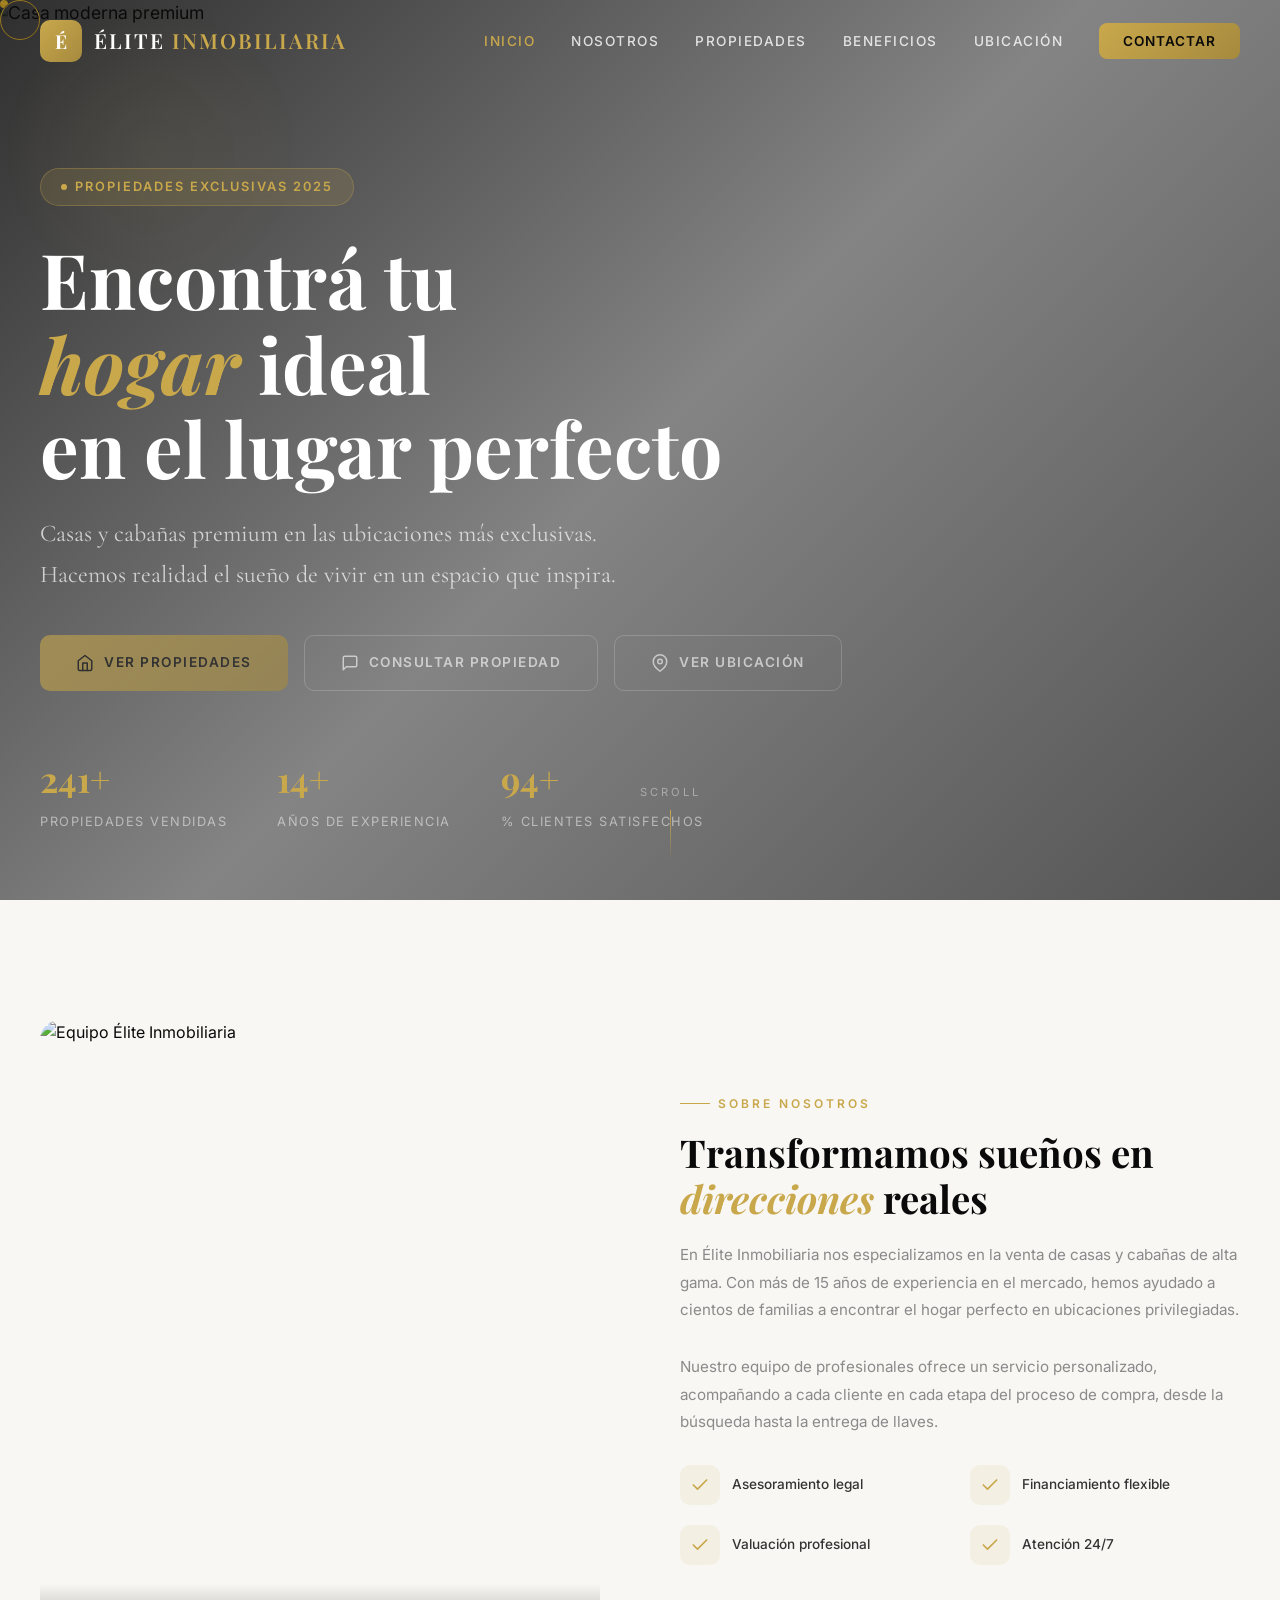
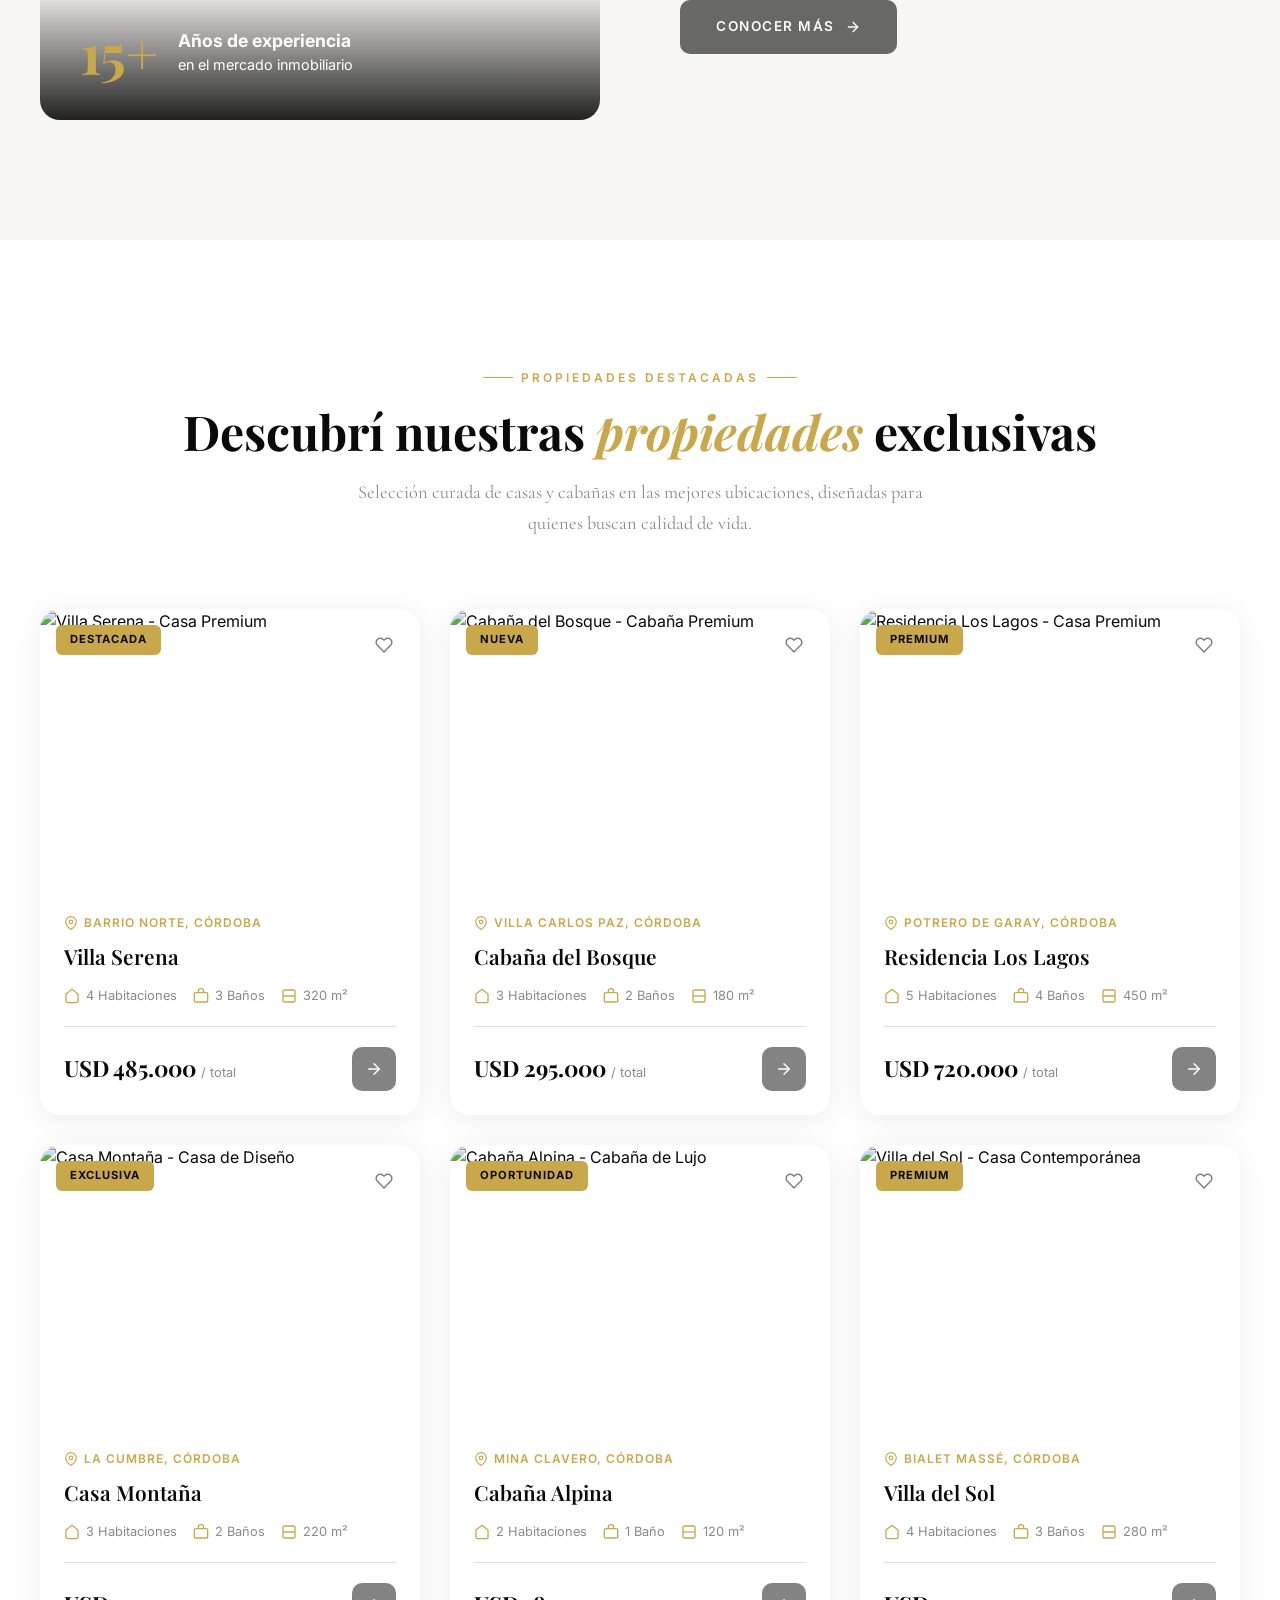
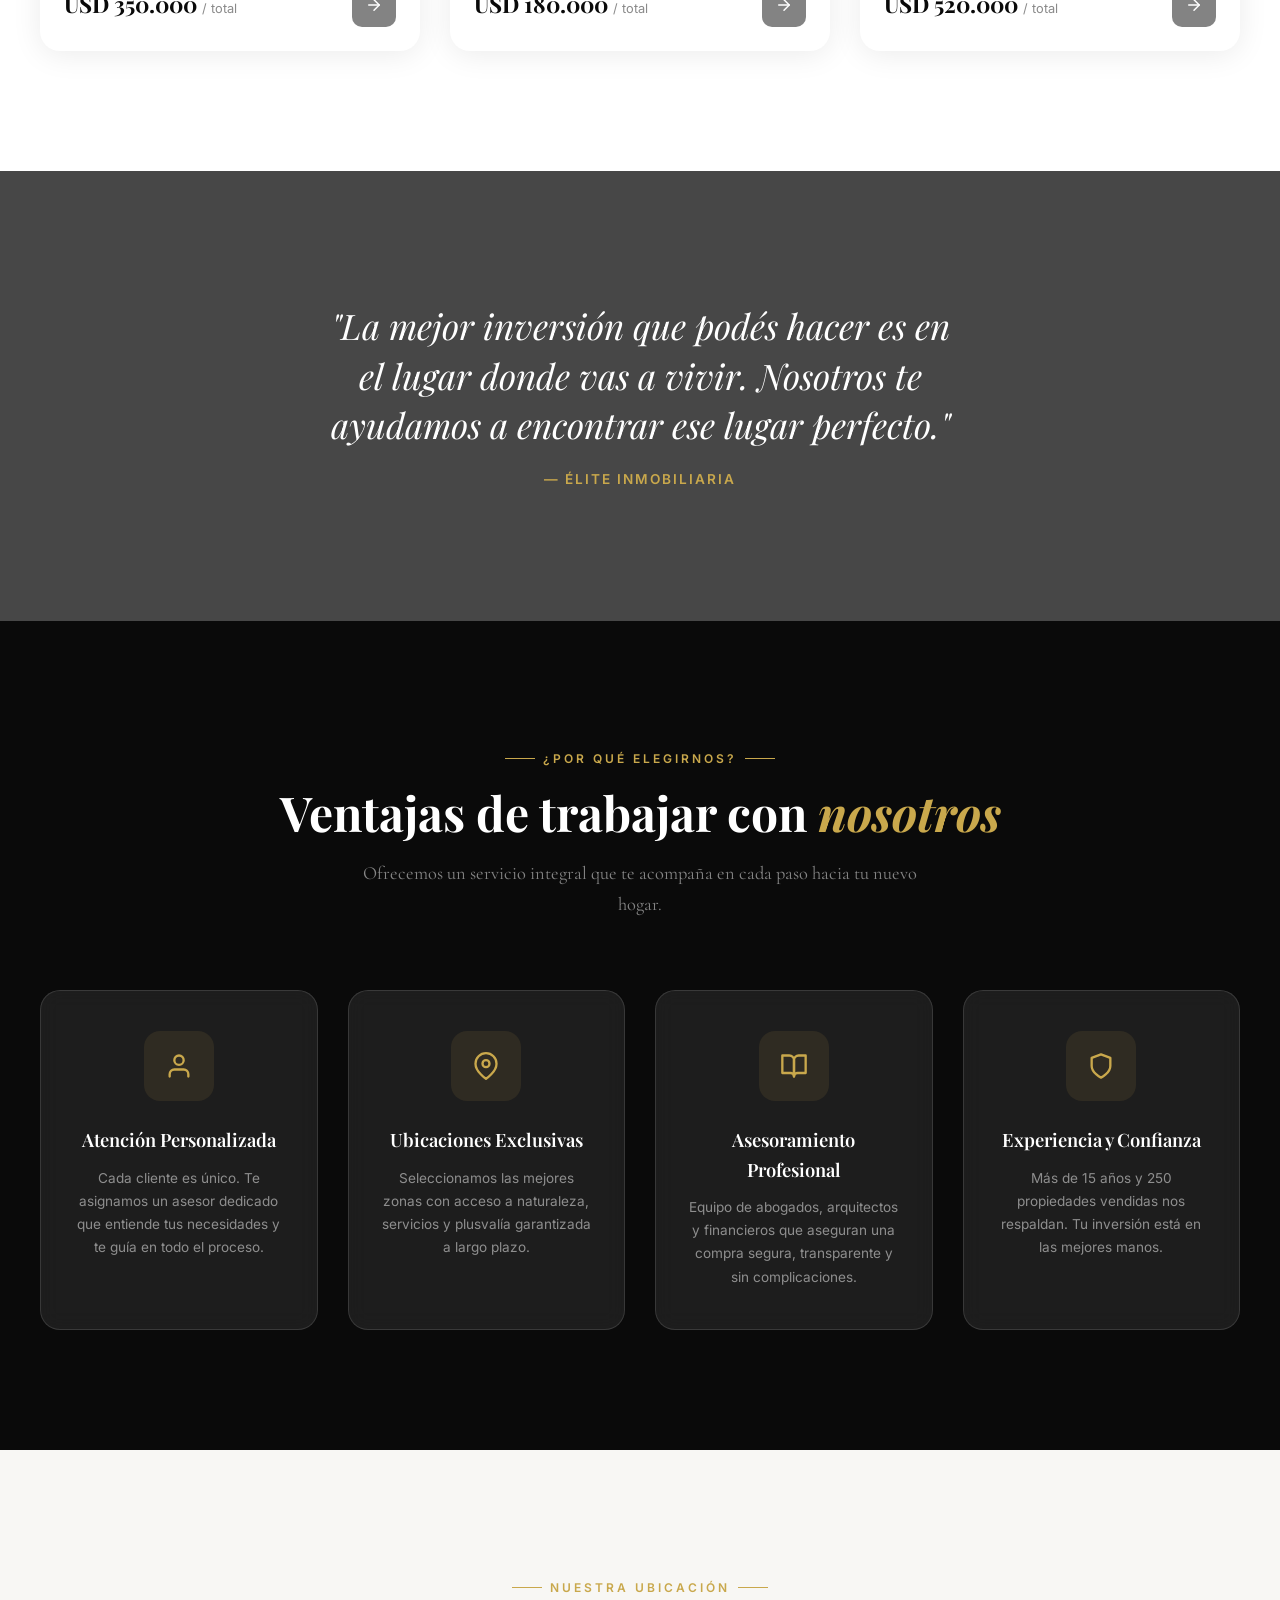
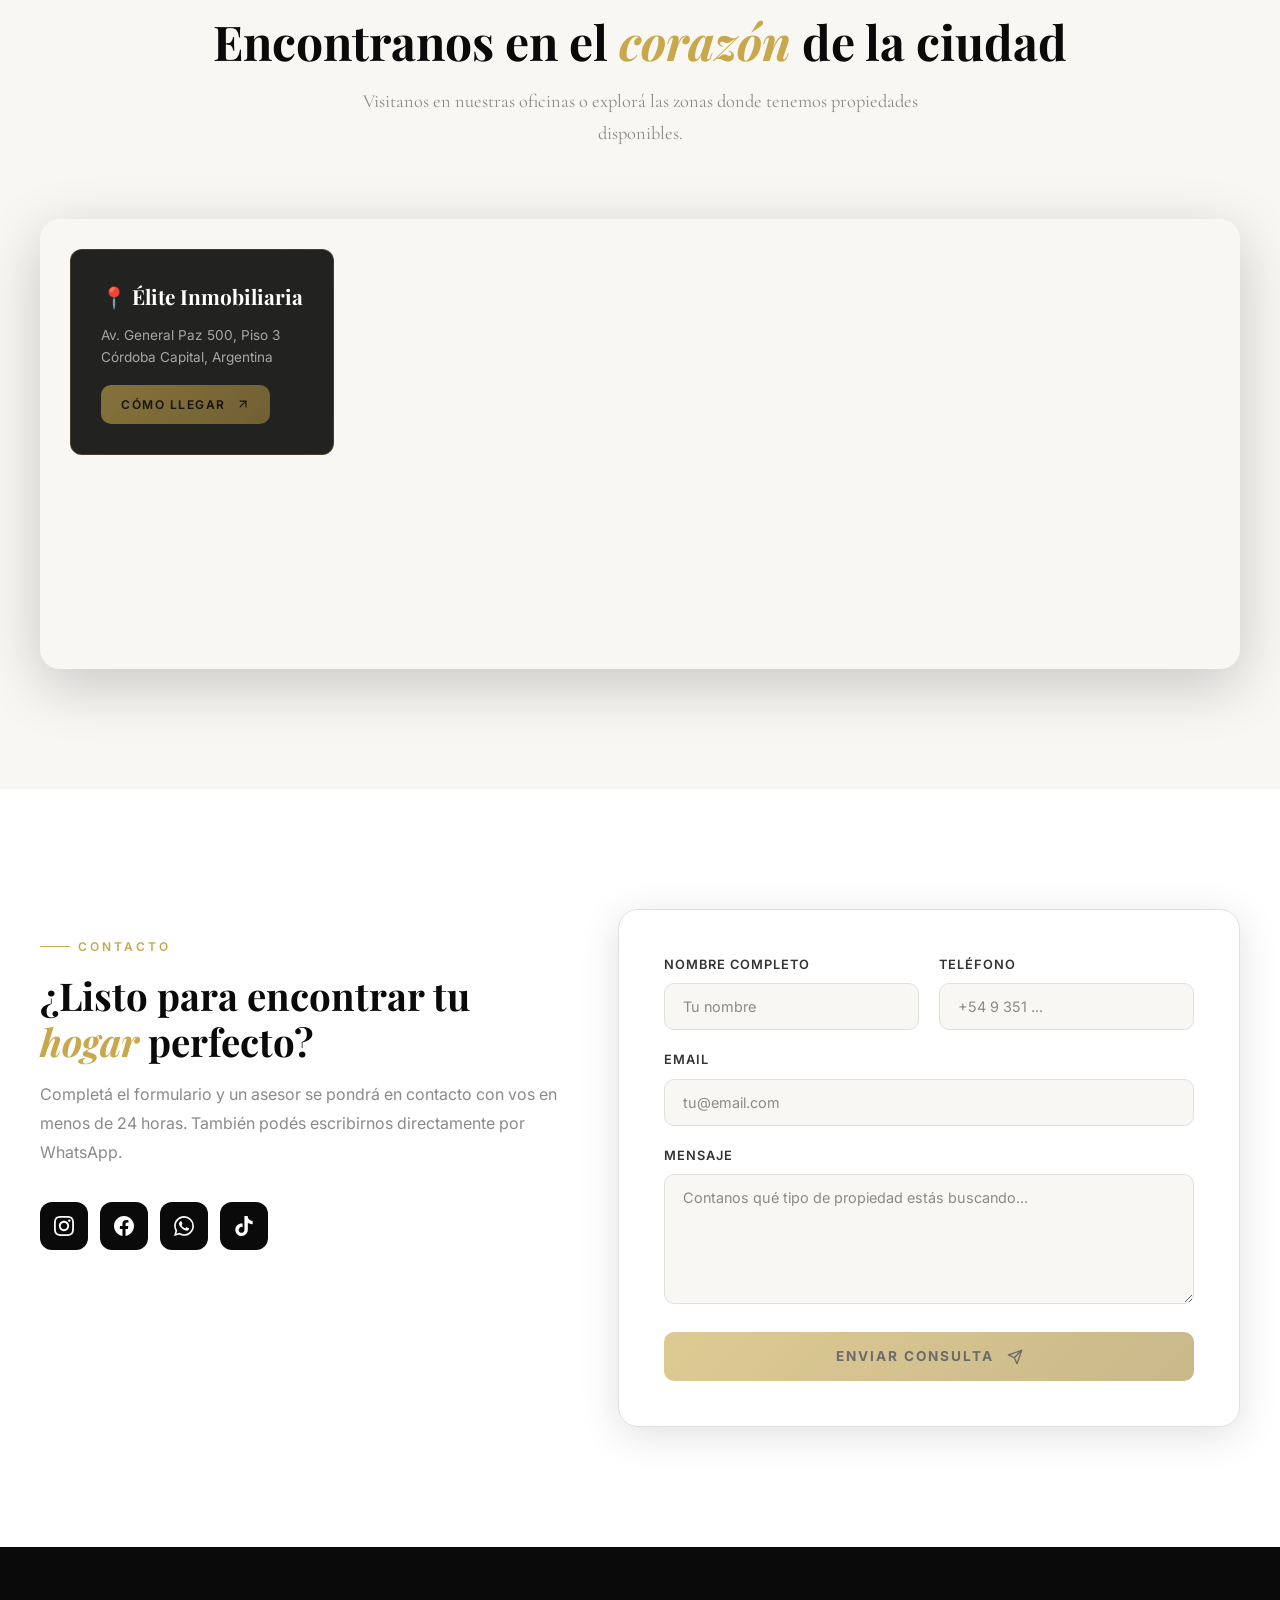
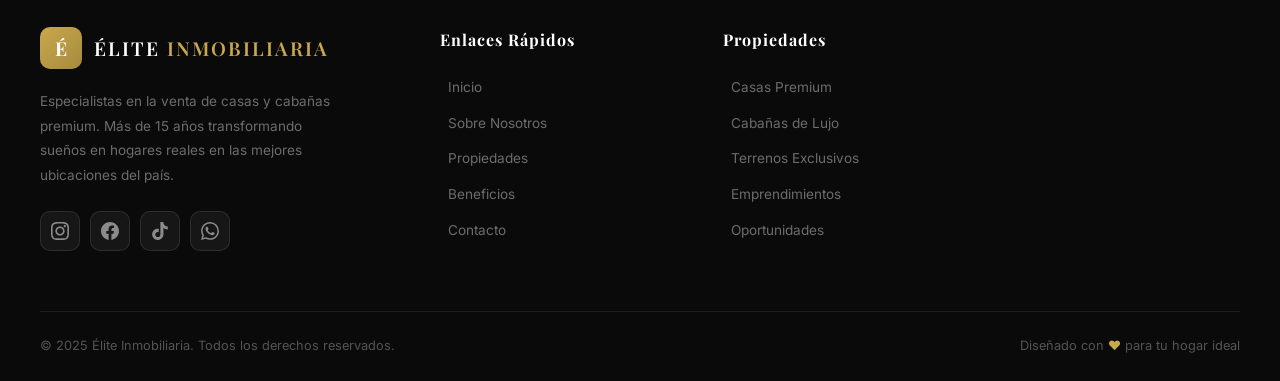
==== commit e5a18a00: "Cambios requeridos template alquiler de casas" ====
--- a/Alquiler de casas/index.html
+++ b/Alquiler de casas/index.html
@@ -14,1945 +14,7 @@
     <link rel="preconnect" href="https://fonts.googleapis.com">
     <link rel="preconnect" href="https://fonts.gstatic.com" crossorigin>
     <link href="https://fonts.googleapis.com/css2?family=Playfair+Display:wght@400;500;600;700&family=Inter:wght@300;400;500;600;700&family=Cormorant+Garamond:wght@400;500;600;700&display=swap" rel="stylesheet">
-
-    <style>
-        /* ============================================
-           CSS RESET & VARIABLES
-           ============================================ */
-        *, *::before, *::after {
-            margin: 0;
-            padding: 0;
-            box-sizing: border-box;
-        }
-
-        :root {
-            --color-primary: #0a0a0a;
-            --color-secondary: #1a1a1a;
-            --color-accent: #c9a84c;
-            --color-accent-light: #e0c97f;
-            --color-accent-dark: #a68a3e;
-            --color-white: #ffffff;
-            --color-light: #f8f7f4;
-            --color-gray: #8a8a8a;
-            --color-gray-light: #e0e0e0;
-            --color-gray-dark: #333333;
-            --color-glass: rgba(255, 255, 255, 0.08);
-            --color-glass-border: rgba(255, 255, 255, 0.12);
-            --font-display: 'Playfair Display', serif;
-            --font-body: 'Inter', sans-serif;
-            --font-elegant: 'Cormorant Garamond', serif;
-            --shadow-soft: 0 4px 30px rgba(0, 0, 0, 0.08);
-            --shadow-medium: 0 8px 40px rgba(0, 0, 0, 0.12);
-            --shadow-strong: 0 16px 60px rgba(0, 0, 0, 0.2);
-            --shadow-gold: 0 4px 30px rgba(201, 168, 76, 0.2);
-            --transition-smooth: all 0.4s cubic-bezier(0.25, 0.46, 0.45, 0.94);
-            --transition-bounce: all 0.5s cubic-bezier(0.34, 1.56, 0.64, 1);
-            --border-radius: 12px;
-            --border-radius-lg: 20px;
-        }
-
-        html {
-            scroll-behavior: smooth;
-            overflow-x: hidden;
-        }
-
-        body {
-            font-family: var(--font-body);
-            color: var(--color-primary);
-            background: var(--color-white);
-            overflow-x: hidden;
-            cursor: none;
-            line-height: 1.6;
-        }
-
-        /* ============================================
-           CUSTOM CURSOR
-           ============================================ */
-        .cursor-dot {
-            width: 8px;
-            height: 8px;
-            background: var(--color-accent);
-            border-radius: 50%;
-            position: fixed;
-            top: 0;
-            left: 0;
-            pointer-events: none;
-            z-index: 99999;
-            transition: transform 0.1s ease;
-            mix-blend-mode: difference;
-        }
-
-        .cursor-ring {
-            width: 40px;
-            height: 40px;
-            border: 1.5px solid var(--color-accent);
-            border-radius: 50%;
-            position: fixed;
-            top: 0;
-            left: 0;
-            pointer-events: none;
-            z-index: 99998;
-            transition: all 0.15s ease-out;
-            mix-blend-mode: difference;
-        }
-
-        .cursor-ring.hover {
-            width: 60px;
-            height: 60px;
-            border-color: var(--color-accent-light);
-            background: rgba(201, 168, 76, 0.1);
-        }
-
-        .cursor-dot.click {
-            transform: scale(2);
-        }
-
-        @media (max-width: 768px) {
-            .cursor-dot, .cursor-ring { display: none; }
-            body { cursor: auto; }
-        }
-
-        /* ============================================
-           PRELOADER
-           ============================================ */
-        .preloader {
-            position: fixed;
-            top: 0;
-            left: 0;
-            width: 100%;
-            height: 100%;
-            background: var(--color-primary);
-            z-index: 100000;
-            display: flex;
-            align-items: center;
-            justify-content: center;
-            flex-direction: column;
-            transition: opacity 0.8s ease, visibility 0.8s ease;
-        }
-
-        .preloader.hidden {
-            opacity: 0;
-            visibility: hidden;
-        }
-
-        .preloader-logo {
-            font-family: var(--font-display);
-            font-size: 2.5rem;
-            color: var(--color-accent);
-            letter-spacing: 8px;
-            text-transform: uppercase;
-            margin-bottom: 30px;
-            animation: fadeInUp 1s ease forwards;
-        }
-
-        .preloader-bar {
-            width: 200px;
-            height: 2px;
-            background: var(--color-gray-dark);
-            border-radius: 2px;
-            overflow: hidden;
-        }
-
-        .preloader-bar::after {
-            content: '';
-            display: block;
-            width: 0%;
-            height: 100%;
-            background: var(--color-accent);
-            animation: loading 2s ease forwards;
-        }
-
-        @keyframes loading {
-            to { width: 100%; }
-        }
-
-        @keyframes fadeInUp {
-            from { opacity: 0; transform: translateY(20px); }
-            to { opacity: 1; transform: translateY(0); }
-        }
-
-        /* ============================================
-           MOUSE FOLLOWER PARTICLES
-           ============================================ */
-        .mouse-follower {
-            position: fixed;
-            width: 300px;
-            height: 300px;
-            border-radius: 50%;
-            background: radial-gradient(circle, rgba(201, 168, 76, 0.06) 0%, transparent 70%);
-            pointer-events: none;
-            z-index: 1;
-            transition: transform 0.3s ease-out;
-            transform: translate(-50%, -50%);
-        }
-
-        /* ============================================
-           NAVBAR
-           ============================================ */
-        .navbar {
-            position: fixed;
-            top: 0;
-            left: 0;
-            width: 100%;
-            z-index: 1000;
-            padding: 20px 0;
-            transition: var(--transition-smooth);
-        }
-
-        .navbar.scrolled {
-            padding: 12px 0;
-            background: rgba(10, 10, 10, 0.85);
-            backdrop-filter: blur(20px);
-            -webkit-backdrop-filter: blur(20px);
-            border-bottom: 1px solid rgba(201, 168, 76, 0.1);
-        }
-
-        .navbar .container {
-            max-width: 1300px;
-            margin: 0 auto;
-            padding: 0 40px;
-            display: flex;
-            align-items: center;
-            justify-content: space-between;
-        }
-
-        .nav-logo {
-            display: flex;
-            align-items: center;
-            gap: 12px;
-            text-decoration: none;
-            z-index: 1001;
-        }
-
-        .nav-logo-icon {
-            width: 42px;
-            height: 42px;
-            background: linear-gradient(135deg, var(--color-accent), var(--color-accent-dark));
-            border-radius: 10px;
-            display: flex;
-            align-items: center;
-            justify-content: center;
-            font-size: 1.2rem;
-            color: var(--color-white);
-            font-weight: 700;
-            font-family: var(--font-display);
-        }
-
-        .nav-logo-text {
-            font-family: var(--font-display);
-            font-size: 1.3rem;
-            color: var(--color-white);
-            font-weight: 600;
-            letter-spacing: 2px;
-            text-transform: uppercase;
-        }
-
-        .nav-logo-text span {
-            color: var(--color-accent);
-        }
-
-        .nav-links {
-            display: flex;
-            align-items: center;
-            gap: 36px;
-            list-style: none;
-        }
-
-        .nav-links a {
-            color: rgba(255, 255, 255, 0.8);
-            text-decoration: none;
-            font-size: 0.85rem;
-            font-weight: 500;
-            letter-spacing: 1.5px;
-            text-transform: uppercase;
-            position: relative;
-            padding: 4px 0;
-            transition: var(--transition-smooth);
-        }
-
-        .nav-links a::after {
-            content: '';
-            position: absolute;
-            bottom: -2px;
-            left: 0;
-            width: 0;
-            height: 1.5px;
-            background: var(--color-accent);
-            transition: width 0.3s ease;
-        }
-
-        .nav-links a:hover {
-            color: var(--color-accent);
-        }
-
-        .nav-links a:hover::after {
-            width: 100%;
-        }
-
-        .nav-cta {
-            background: linear-gradient(135deg, var(--color-accent), var(--color-accent-dark));
-            color: var(--color-primary) !important;
-            padding: 10px 24px !important;
-            border-radius: 8px;
-            font-weight: 600 !important;
-            letter-spacing: 1px !important;
-            transition: var(--transition-smooth) !important;
-        }
-
-        .nav-cta::after { display: none !important; }
-
-        .nav-cta:hover {
-            transform: translateY(-2px);
-            box-shadow: var(--shadow-gold);
-            color: var(--color-primary) !important;
-        }
-
-        .hamburger {
-            display: none;
-            flex-direction: column;
-            gap: 6px;
-            cursor: pointer;
-            z-index: 1001;
-            padding: 5px;
-        }
-
-        .hamburger span {
-            width: 28px;
-            height: 2px;
-            background: var(--color-white);
-            transition: var(--transition-smooth);
-            border-radius: 2px;
-        }
-
-        .hamburger.active span:nth-child(1) {
-            transform: rotate(45deg) translate(6px, 6px);
-        }
-
-        .hamburger.active span:nth-child(2) {
-            opacity: 0;
-        }
-
-        .hamburger.active span:nth-child(3) {
-            transform: rotate(-45deg) translate(6px, -6px);
-        }
-
-        .mobile-menu {
-            display: none;
-            position: fixed;
-            top: 0;
-            left: 0;
-            width: 100%;
-            height: 100vh;
-            background: rgba(10, 10, 10, 0.97);
-            backdrop-filter: blur(30px);
-            z-index: 999;
-            flex-direction: column;
-            align-items: center;
-            justify-content: center;
-            gap: 30px;
-            opacity: 0;
-            visibility: hidden;
-            transition: var(--transition-smooth);
-        }
-
-        .mobile-menu.active {
-            opacity: 1;
-            visibility: visible;
-        }
-
-        .mobile-menu a {
-            color: var(--color-white);
-            text-decoration: none;
-            font-family: var(--font-display);
-            font-size: 1.8rem;
-            letter-spacing: 3px;
-            text-transform: uppercase;
-            transition: var(--transition-smooth);
-        }
-
-        .mobile-menu a:hover {
-            color: var(--color-accent);
-        }
-
-        /* ============================================
-           HERO SECTION
-           ============================================ */
-        .hero {
-            position: relative;
-            height: 100vh;
-            min-height: 700px;
-            display: flex;
-            align-items: center;
-            overflow: hidden;
-        }
-
-        .hero-bg {
-            position: absolute;
-            top: 0;
-            left: 0;
-            width: 100%;
-            height: 100%;
-            z-index: -2;
-        }
-
-        .hero-bg img {
-            width: 100%;
-            height: 100%;
-            object-fit: cover;
-            transform: scale(1.1);
-            transition: transform 0.3s ease-out;
-        }
-
-        .hero-overlay {
-            position: absolute;
-            top: 0;
-            left: 0;
-            width: 100%;
-            height: 100%;
-            background: linear-gradient(
-                135deg,
-                rgba(10, 10, 10, 0.85) 0%,
-                rgba(10, 10, 10, 0.5) 50%,
-                rgba(10, 10, 10, 0.7) 100%
-            );
-            z-index: -1;
-        }
-
-        .hero-particles {
-            position: absolute;
-            top: 0;
-            left: 0;
-            width: 100%;
-            height: 100%;
-            z-index: 0;
-            overflow: hidden;
-        }
-
-        .particle {
-            position: absolute;
-            width: 3px;
-            height: 3px;
-            background: var(--color-accent);
-            border-radius: 50%;
-            opacity: 0;
-            animation: floatParticle 8s infinite;
-        }
-
-        @keyframes floatParticle {
-            0% { opacity: 0; transform: translateY(100vh) scale(0); }
-            10% { opacity: 0.6; }
-            90% { opacity: 0.6; }
-            100% { opacity: 0; transform: translateY(-10vh) scale(1); }
-        }
-
-        .hero-content {
-            max-width: 1300px;
-            margin: 0 auto;
-            padding: 0 40px;
-            position: relative;
-            z-index: 2;
-            width: 100%;
-        }
-
-        .hero-badge {
-            display: inline-flex;
-            align-items: center;
-            gap: 8px;
-            background: rgba(201, 168, 76, 0.15);
-            border: 1px solid rgba(201, 168, 76, 0.3);
-            padding: 8px 20px;
-            border-radius: 50px;
-            margin-bottom: 30px;
-            backdrop-filter: blur(10px);
-            animation: fadeInUp 1s ease 0.5s both;
-        }
-
-        .hero-badge span {
-            color: var(--color-accent);
-            font-size: 0.8rem;
-            font-weight: 600;
-            letter-spacing: 2px;
-            text-transform: uppercase;
-        }
-
-        .hero-badge-dot {
-            width: 6px;
-            height: 6px;
-            background: var(--color-accent);
-            border-radius: 50%;
-            animation: pulse 2s infinite;
-        }
-
-        @keyframes pulse {
-            0%, 100% { opacity: 1; transform: scale(1); }
-            50% { opacity: 0.5; transform: scale(1.5); }
-        }
-
-        .hero-title {
-            font-family: var(--font-display);
-            font-size: clamp(2.5rem, 6vw, 5rem);
-            color: var(--color-white);
-            font-weight: 700;
-            line-height: 1.1;
-            margin-bottom: 24px;
-            animation: fadeInUp 1s ease 0.7s both;
-        }
-
-        .hero-title .accent {
-            color: var(--color-accent);
-            font-style: italic;
-        }
-
-        .hero-title .line {
-            display: block;
-        }
-
-        .hero-subtitle {
-            font-family: var(--font-elegant);
-            font-size: clamp(1.1rem, 2vw, 1.5rem);
-            color: rgba(255, 255, 255, 0.7);
-            max-width: 600px;
-            margin-bottom: 40px;
-            line-height: 1.7;
-            font-weight: 400;
-            animation: fadeInUp 1s ease 0.9s both;
-        }
-
-        .hero-buttons {
-            display: flex;
-            gap: 16px;
-            flex-wrap: wrap;
-            animation: fadeInUp 1s ease 1.1s both;
-        }
-
-        .btn {
-            display: inline-flex;
-            align-items: center;
-            gap: 10px;
-            padding: 16px 36px;
-            border-radius: 10px;
-            font-size: 0.85rem;
-            font-weight: 600;
-            letter-spacing: 1.5px;
-            text-transform: uppercase;
-            text-decoration: none;
-            transition: var(--transition-smooth);
-            border: none;
-            cursor: not-allowed;
-            position: relative;
-            overflow: hidden;
-            font-family: var(--font-body);
-            pointer-events: none;
-            opacity: 0.6;
-        }
-
-        .btn-primary {
-            background: linear-gradient(135deg, var(--color-accent), var(--color-accent-dark));
-            color: var(--color-primary);
-        }
-
-        .btn-primary:hover {
-            transform: translateY(-3px);
-            box-shadow: 0 10px 40px rgba(201, 168, 76, 0.35);
-        }
-
-        .btn-primary::before {
-            content: '';
-            position: absolute;
-            top: 0;
-            left: -100%;
-            width: 100%;
-            height: 100%;
-            background: linear-gradient(90deg, transparent, rgba(255,255,255,0.2), transparent);
-            transition: left 0.5s ease;
-        }
-
-        .btn-primary:hover::before {
-            left: 100%;
-        }
-
-        .btn-outline {
-            background: transparent;
-            color: var(--color-white);
-            border: 1.5px solid rgba(255, 255, 255, 0.3);
-            backdrop-filter: blur(10px);
-        }
-
-        .btn-outline:hover {
-            border-color: var(--color-accent);
-            color: var(--color-accent);
-            transform: translateY(-3px);
-            box-shadow: 0 10px 40px rgba(201, 168, 76, 0.15);
-        }
-
-        .btn-dark {
-            background: var(--color-primary);
-            color: var(--color-white);
-        }
-
-        .btn-dark:hover {
-            background: var(--color-secondary);
-            transform: translateY(-3px);
-            box-shadow: var(--shadow-medium);
-        }
-
-        .hero-stats {
-            display: flex;
-            gap: 50px;
-            margin-top: 60px;
-            animation: fadeInUp 1s ease 1.3s both;
-        }
-
-        .hero-stat {
-            text-align: left;
-        }
-
-        .hero-stat-number {
-            font-family: var(--font-display);
-            font-size: 2.2rem;
-            color: var(--color-accent);
-            font-weight: 700;
-        }
-
-        .hero-stat-label {
-            font-size: 0.8rem;
-            color: rgba(255, 255, 255, 0.5);
-            letter-spacing: 1.5px;
-            text-transform: uppercase;
-            margin-top: 4px;
-        }
-
-        .hero-scroll {
-            position: absolute;
-            bottom: 40px;
-            left: 50%;
-            transform: translateX(-50%);
-            display: flex;
-            flex-direction: column;
-            align-items: center;
-            gap: 8px;
-            animation: fadeInUp 1s ease 1.5s both;
-        }
-
-        .hero-scroll span {
-            color: rgba(255, 255, 255, 0.4);
-            font-size: 0.7rem;
-            letter-spacing: 3px;
-            text-transform: uppercase;
-        }
-
-        .scroll-line {
-            width: 1px;
-            height: 50px;
-            background: linear-gradient(to bottom, var(--color-accent), transparent);
-            animation: scrollLine 2s infinite;
-        }
-
-        @keyframes scrollLine {
-            0% { opacity: 1; height: 50px; }
-            50% { opacity: 0.3; height: 30px; }
-            100% { opacity: 1; height: 50px; }
-        }
-
-        /* ============================================
-           SECTION COMMON STYLES
-           ============================================ */
-        .section {
-            padding: 120px 0;
-            position: relative;
-        }
-
-        .container {
-            max-width: 1300px;
-            margin: 0 auto;
-            padding: 0 40px;
-        }
-
-        .section-header {
-            text-align: center;
-            margin-bottom: 70px;
-        }
-
-        .section-tag {
-            display: inline-flex;
-            align-items: center;
-            gap: 8px;
-            font-size: 0.75rem;
-            font-weight: 600;
-            letter-spacing: 3px;
-            text-transform: uppercase;
-            color: var(--color-accent);
-            margin-bottom: 16px;
-        }
-
-        .section-tag::before,
-        .section-tag::after {
-            content: '';
-            width: 30px;
-            height: 1px;
-            background: var(--color-accent);
-        }
-
-        .section-title {
-            font-family: var(--font-display);
-            font-size: clamp(2rem, 4vw, 3rem);
-            font-weight: 700;
-            color: var(--color-primary);
-            margin-bottom: 16px;
-            line-height: 1.2;
-        }
-
-        .section-title .accent {
-            color: var(--color-accent);
-            font-style: italic;
-        }
-
-        .section-subtitle {
-            font-family: var(--font-elegant);
-            font-size: 1.15rem;
-            color: var(--color-gray);
-            max-width: 600px;
-            margin: 0 auto;
-            line-height: 1.7;
-        }
-
-        .dark-section {
-            background: var(--color-primary);
-        }
-
-        .dark-section .section-title {
-            color: var(--color-white);
-        }
-
-        .dark-section .section-subtitle {
-            color: rgba(255, 255, 255, 0.5);
-        }
-
-        .light-section {
-            background: var(--color-light);
-        }
-
-        /* ============================================
-           ABOUT SECTION
-           ============================================ */
-        .about-grid {
-            display: grid;
-            grid-template-columns: 1fr 1fr;
-            gap: 80px;
-            align-items: center;
-        }
-
-        .about-image {
-            position: relative;
-            border-radius: var(--border-radius-lg);
-            overflow: hidden;
-            aspect-ratio: 4/5;
-        }
-
-        .about-image img {
-            width: 100%;
-            height: 100%;
-            object-fit: cover;
-            transition: transform 0.6s ease;
-        }
-
-        .about-image:hover img {
-            transform: scale(1.05);
-        }
-
-        .about-image-overlay {
-            position: absolute;
-            bottom: 0;
-            left: 0;
-            right: 0;
-            padding: 40px;
-            background: linear-gradient(to top, rgba(10,10,10,0.9), transparent);
-        }
-
-        .about-experience {
-            display: flex;
-            align-items: center;
-            gap: 20px;
-        }
-
-        .about-experience-number {
-            font-family: var(--font-display);
-            font-size: 3.5rem;
-            color: var(--color-accent);
-            font-weight: 700;
-            line-height: 1;
-        }
-
-        .about-experience-text {
-            color: var(--color-white);
-            font-size: 0.9rem;
-            line-height: 1.5;
-        }
-
-        .about-experience-text strong {
-            display: block;
-            font-size: 1.1rem;
-        }
-
-        .about-content {
-            padding: 20px 0;
-        }
-
-        .about-tag {
-            display: inline-flex;
-            align-items: center;
-            gap: 8px;
-            font-size: 0.75rem;
-            font-weight: 600;
-            letter-spacing: 3px;
-            text-transform: uppercase;
-            color: var(--color-accent);
-            margin-bottom: 16px;
-        }
-
-        .about-tag::before {
-            content: '';
-            width: 30px;
-            height: 1px;
-            background: var(--color-accent);
-        }
-
-        .about-title {
-            font-family: var(--font-display);
-            font-size: clamp(1.8rem, 3vw, 2.5rem);
-            font-weight: 700;
-            color: var(--color-primary);
-            margin-bottom: 20px;
-            line-height: 1.2;
-        }
-
-        .about-title .accent {
-            color: var(--color-accent);
-            font-style: italic;
-        }
-
-        .about-text {
-            color: var(--color-gray);
-            line-height: 1.8;
-            margin-bottom: 30px;
-            font-size: 0.95rem;
-        }
-
-        .about-features {
-            display: grid;
-            grid-template-columns: 1fr 1fr;
-            gap: 20px;
-            margin-bottom: 35px;
-        }
-
-        .about-feature {
-            display: flex;
-            align-items: center;
-            gap: 12px;
-        }
-
-        .about-feature-icon {
-            width: 40px;
-            height: 40px;
-            background: rgba(201, 168, 76, 0.1);
-            border-radius: 10px;
-            display: flex;
-            align-items: center;
-            justify-content: center;
-            color: var(--color-accent);
-            font-size: 1rem;
-            flex-shrink: 0;
-        }
-
-        .about-feature span {
-            font-size: 0.85rem;
-            font-weight: 500;
-            color: var(--color-gray-dark);
-        }
-
-        /* ============================================
-           PROPERTIES SECTION
-           ============================================ */
-        .properties-grid {
-            display: grid;
-            grid-template-columns: repeat(3, 1fr);
-            gap: 30px;
-        }
-
-        .property-card {
-            background: var(--color-white);
-            border-radius: var(--border-radius-lg);
-            overflow: hidden;
-            box-shadow: var(--shadow-soft);
-            transition: var(--transition-smooth);
-            position: relative;
-            group: property;
-        }
-
-        .property-card:hover {
-            transform: translateY(-10px);
-            box-shadow: var(--shadow-strong);
-        }
-
-        .property-image {
-            position: relative;
-            height: 280px;
-            overflow: hidden;
-        }
-
-        .property-image img {
-            width: 100%;
-            height: 100%;
-            object-fit: cover;
-            transition: transform 0.6s ease;
-        }
-
-        .property-card:hover .property-image img {
-            transform: scale(1.1);
-        }
-
-        .property-badge {
-            position: absolute;
-            top: 16px;
-            left: 16px;
-            background: var(--color-accent);
-            color: var(--color-primary);
-            padding: 6px 14px;
-            border-radius: 6px;
-            font-size: 0.7rem;
-            font-weight: 700;
-            letter-spacing: 1px;
-            text-transform: uppercase;
-        }
-
-        .property-favorite {
-            position: absolute;
-            top: 16px;
-            right: 16px;
-            width: 40px;
-            height: 40px;
-            background: rgba(255, 255, 255, 0.9);
-            backdrop-filter: blur(10px);
-            border-radius: 50%;
-            display: flex;
-            align-items: center;
-            justify-content: center;
-            cursor: not-allowed;
-            transition: var(--transition-smooth);
-            border: none;
-            font-size: 1.1rem;
-            pointer-events: none;
-            opacity: 0.5;
-        }
-
-        .property-favorite:hover {
-            background: var(--color-accent);
-            transform: scale(1.1);
-        }
-
-        .property-info {
-            padding: 24px;
-        }
-
-        .property-location {
-            display: flex;
-            align-items: center;
-            gap: 6px;
-            color: var(--color-accent);
-            font-size: 0.75rem;
-            font-weight: 600;
-            letter-spacing: 1px;
-            text-transform: uppercase;
-            margin-bottom: 8px;
-        }
-
-        .property-name {
-            font-family: var(--font-display);
-            font-size: 1.3rem;
-            font-weight: 600;
-            color: var(--color-primary);
-            margin-bottom: 12px;
-        }
-
-        .property-features {
-            display: flex;
-            gap: 16px;
-            margin-bottom: 20px;
-            padding-bottom: 20px;
-            border-bottom: 1px solid var(--color-gray-light);
-        }
-
-        .property-feature {
-            display: flex;
-            align-items: center;
-            gap: 6px;
-            font-size: 0.8rem;
-            color: var(--color-gray);
-        }
-
-        .property-feature svg {
-            width: 16px;
-            height: 16px;
-            stroke: var(--color-accent);
-        }
-
-        .property-footer {
-            display: flex;
-            align-items: center;
-            justify-content: space-between;
-        }
-
-        .property-price {
-            font-family: var(--font-display);
-            font-size: 1.4rem;
-            font-weight: 700;
-            color: var(--color-primary);
-        }
-
-        .property-price span {
-            font-size: 0.8rem;
-            color: var(--color-gray);
-            font-weight: 400;
-            font-family: var(--font-body);
-        }
-
-        .property-btn {
-            width: 44px;
-            height: 44px;
-            background: var(--color-primary);
-            border-radius: 10px;
-            display: flex;
-            align-items: center;
-            justify-content: center;
-            color: var(--color-white);
-            text-decoration: none;
-            transition: var(--transition-smooth);
-            border: none;
-            cursor: not-allowed;
-            pointer-events: none;
-            opacity: 0.5;
-        }
-
-        .property-btn:hover {
-            background: var(--color-accent);
-            transform: rotate(45deg);
-        }
-
-        /* ============================================
-           BENEFITS SECTION
-           ============================================ */
-        .benefits-grid {
-            display: grid;
-            grid-template-columns: repeat(4, 1fr);
-            gap: 30px;
-        }
-
-        .benefit-card {
-            background: var(--color-glass);
-            border: 1px solid var(--color-glass-border);
-            border-radius: var(--border-radius-lg);
-            padding: 40px 30px;
-            text-align: center;
-            backdrop-filter: blur(10px);
-            transition: var(--transition-smooth);
-            position: relative;
-            overflow: hidden;
-        }
-
-        .benefit-card::before {
-            content: '';
-            position: absolute;
-            top: 0;
-            left: 0;
-            width: 100%;
-            height: 3px;
-            background: linear-gradient(90deg, transparent, var(--color-accent), transparent);
-            opacity: 0;
-            transition: opacity 0.3s ease;
-        }
-
-        .benefit-card:hover {
-            transform: translateY(-8px);
-            border-color: rgba(201, 168, 76, 0.3);
-            box-shadow: var(--shadow-gold);
-        }
-
-        .benefit-card:hover::before {
-            opacity: 1;
-        }
-
-        .benefit-icon {
-            width: 70px;
-            height: 70px;
-            background: rgba(201, 168, 76, 0.1);
-            border-radius: 16px;
-            display: flex;
-            align-items: center;
-            justify-content: center;
-            margin: 0 auto 24px;
-            font-size: 1.8rem;
-            transition: var(--transition-smooth);
-        }
-
-        .benefit-card:hover .benefit-icon {
-            background: var(--color-accent);
-            transform: scale(1.1) rotate(5deg);
-        }
-
-        .benefit-card:hover .benefit-icon svg {
-            stroke: var(--color-primary);
-        }
-
-        .benefit-title {
-            font-family: var(--font-display);
-            font-size: 1.15rem;
-            font-weight: 600;
-            color: var(--color-white);
-            margin-bottom: 12px;
-        }
-
-        .benefit-text {
-            font-size: 0.85rem;
-            color: rgba(255, 255, 255, 0.5);
-            line-height: 1.7;
-        }
-
-        /* ============================================
-           PARALLAX SECTION
-           ============================================ */
-        .parallax-section {
-            position: relative;
-            height: 450px;
-            display: flex;
-            align-items: center;
-            justify-content: center;
-            overflow: hidden;
-        }
-
-        .parallax-bg {
-            position: absolute;
-            top: -50px;
-            left: 0;
-            width: 100%;
-            height: calc(100% + 100px);
-            z-index: -1;
-        }
-
-        .parallax-bg img {
-            width: 100%;
-            height: 100%;
-            object-fit: cover;
-        }
-
-        .parallax-overlay {
-            position: absolute;
-            top: 0;
-            left: 0;
-            width: 100%;
-            height: 100%;
-            background: rgba(10, 10, 10, 0.75);
-        }
-
-        .parallax-content {
-            text-align: center;
-            position: relative;
-            z-index: 2;
-            max-width: 700px;
-            padding: 0 40px;
-        }
-
-        .parallax-quote {
-            font-family: var(--font-display);
-            font-size: clamp(1.5rem, 3vw, 2.2rem);
-            color: var(--color-white);
-            font-style: italic;
-            line-height: 1.4;
-            margin-bottom: 20px;
-        }
-
-        .parallax-author {
-            color: var(--color-accent);
-            font-size: 0.85rem;
-            letter-spacing: 2px;
-            text-transform: uppercase;
-            font-weight: 600;
-        }
-
-        /* ============================================
-           MAP SECTION
-           ============================================ */
-        .map-section {
-            position: relative;
-        }
-
-        .map-wrapper {
-            position: relative;
-            border-radius: var(--border-radius-lg);
-            overflow: hidden;
-            box-shadow: var(--shadow-strong);
-        }
-
-        .map-wrapper iframe {
-            width: 100%;
-            height: 450px;
-            border: none;
-            display: block;
-        }
-
-        .map-info-card {
-            position: absolute;
-            top: 30px;
-            left: 30px;
-            background: rgba(10, 10, 10, 0.9);
-            backdrop-filter: blur(20px);
-            border: 1px solid rgba(201, 168, 76, 0.2);
-            border-radius: var(--border-radius);
-            padding: 30px;
-            max-width: 320px;
-        }
-
-        .map-info-card h3 {
-            font-family: var(--font-display);
-            font-size: 1.3rem;
-            color: var(--color-white);
-            margin-bottom: 12px;
-        }
-
-        .map-info-card p {
-            color: rgba(255, 255, 255, 0.6);
-            font-size: 0.85rem;
-            line-height: 1.6;
-            margin-bottom: 16px;
-        }
-
-        .map-info-card .btn {
-            padding: 10px 20px;
-            font-size: 0.75rem;
-        }
-
-        /* ============================================
-           CONTACT SECTION
-           ============================================ */
-        .contact-grid {
-            display: grid;
-            grid-template-columns: 1fr 1.2fr;
-            gap: 60px;
-            align-items: start;
-        }
-
-        .contact-info {
-            padding: 20px 0;
-        }
-
-        .contact-info-tag {
-            display: inline-flex;
-            align-items: center;
-            gap: 8px;
-            font-size: 0.75rem;
-            font-weight: 600;
-            letter-spacing: 3px;
-            text-transform: uppercase;
-            color: var(--color-accent);
-            margin-bottom: 16px;
-        }
-
-        .contact-info-tag::before {
-            content: '';
-            width: 30px;
-            height: 1px;
-            background: var(--color-accent);
-        }
-
-        .contact-info-title {
-            font-family: var(--font-display);
-            font-size: clamp(1.8rem, 3vw, 2.5rem);
-            font-weight: 700;
-            color: var(--color-primary);
-            margin-bottom: 16px;
-            line-height: 1.2;
-        }
-
-        .contact-info-title .accent {
-            color: var(--color-accent);
-            font-style: italic;
-        }
-
-        .contact-info-text {
-            color: var(--color-gray);
-            line-height: 1.8;
-            margin-bottom: 35px;
-        }
-
-        .contact-details {
-            display: none;
-            flex-direction: column;
-            gap: 20px;
-            margin-bottom: 35px;
-        }
-
-        .contact-detail {
-            display: flex;
-            align-items: center;
-            gap: 16px;
-        }
-
-        .contact-detail-icon {
-            width: 50px;
-            height: 50px;
-            background: rgba(201, 168, 76, 0.1);
-            border-radius: 12px;
-            display: flex;
-            align-items: center;
-            justify-content: center;
-            flex-shrink: 0;
-        }
-
-        .contact-detail-icon svg {
-            width: 22px;
-            height: 22px;
-            stroke: var(--color-accent);
-        }
-
-        .contact-detail-content h4 {
-            font-size: 0.9rem;
-            font-weight: 600;
-            color: var(--color-primary);
-            margin-bottom: 2px;
-        }
-
-        .contact-detail-content p {
-            font-size: 0.85rem;
-            color: var(--color-gray);
-        }
-
-        .contact-socials {
-            display: flex;
-            gap: 12px;
-        }
-
-        .social-link {
-            width: 48px;
-            height: 48px;
-            background: var(--color-primary);
-            border-radius: 12px;
-            display: flex;
-            align-items: center;
-            justify-content: center;
-            color: var(--color-white);
-            text-decoration: none;
-            transition: var(--transition-smooth);
-            position: relative;
-            overflow: hidden;
-        }
-
-        .social-link::before {
-            content: '';
-            position: absolute;
-            top: 0;
-            left: 0;
-            width: 100%;
-            height: 100%;
-            background: var(--color-accent);
-            transform: translateY(100%);
-            transition: transform 0.3s ease;
-        }
-
-        .social-link:hover::before {
-            transform: translateY(0);
-        }
-
-        .social-link svg {
-            width: 20px;
-            height: 20px;
-            fill: currentColor;
-            position: relative;
-            z-index: 1;
-        }
-
-        .social-link:hover {
-            color: var(--color-primary);
-            transform: translateY(-3px);
-        }
-
-        .contact-form-wrapper {
-            background: var(--color-white);
-            border-radius: var(--border-radius-lg);
-            padding: 45px;
-            box-shadow: var(--shadow-medium);
-            border: 1px solid var(--color-gray-light);
-        }
-
-        .form-row {
-            display: grid;
-            grid-template-columns: 1fr 1fr;
-            gap: 20px;
-        }
-
-        .form-group {
-            margin-bottom: 20px;
-        }
-
-        .form-group label {
-            display: block;
-            font-size: 0.8rem;
-            font-weight: 600;
-            letter-spacing: 1px;
-            text-transform: uppercase;
-            color: var(--color-gray-dark);
-            margin-bottom: 8px;
-        }
-
-        .form-group input,
-        .form-group textarea {
-            width: 100%;
-            padding: 14px 18px;
-            border: 1.5px solid var(--color-gray-light);
-            border-radius: 10px;
-            font-family: var(--font-body);
-            font-size: 0.9rem;
-            color: var(--color-primary);
-            background: var(--color-light);
-            transition: var(--transition-smooth);
-            outline: none;
-        }
-
-        .form-group input:focus,
-        .form-group textarea:focus {
-            border-color: var(--color-accent);
-            box-shadow: 0 0 0 3px rgba(201, 168, 76, 0.15);
-            background: var(--color-white);
-        }
-
-        .form-group input::placeholder,
-        .form-group textarea::placeholder {
-            color: var(--color-gray);
-        }
-
-        .form-group textarea {
-            resize: vertical;
-            min-height: 130px;
-        }
-
-        .form-submit {
-            width: 100%;
-            padding: 16px;
-            background: linear-gradient(135deg, var(--color-accent), var(--color-accent-dark));
-            color: var(--color-primary);
-            border: none;
-            border-radius: 10px;
-            font-family: var(--font-body);
-            font-size: 0.85rem;
-            font-weight: 700;
-            letter-spacing: 2px;
-            text-transform: uppercase;
-            cursor: not-allowed;
-            transition: var(--transition-smooth);
-            position: relative;
-            overflow: hidden;
-            pointer-events: none;
-            opacity: 0.6;
-        }
-
-        .form-submit:hover {
-            transform: translateY(-2px);
-            box-shadow: var(--shadow-gold);
-        }
-
-        .form-submit::before {
-            content: '';
-            position: absolute;
-            top: 0;
-            left: -100%;
-            width: 100%;
-            height: 100%;
-            background: linear-gradient(90deg, transparent, rgba(255,255,255,0.3), transparent);
-            transition: left 0.5s ease;
-        }
-
-        .form-submit:hover::before {
-            left: 100%;
-        }
-
-        .form-success {
-            display: none;
-            text-align: center;
-            padding: 30px;
-        }
-
-        .form-success.show {
-            display: block;
-            animation: fadeInUp 0.5s ease;
-        }
-
-        .form-success-icon {
-            width: 70px;
-            height: 70px;
-            background: rgba(201, 168, 76, 0.1);
-            border-radius: 50%;
-            display: flex;
-            align-items: center;
-            justify-content: center;
-            margin: 0 auto 20px;
-            font-size: 2rem;
-        }
-
-        .form-success h3 {
-            font-family: var(--font-display);
-            font-size: 1.5rem;
-            margin-bottom: 8px;
-        }
-
-        .form-success p {
-            color: var(--color-gray);
-        }
-
-        /* ============================================
-           FOOTER
-           ============================================ */
-        .footer {
-            background: var(--color-primary);
-            padding: 80px 0 0;
-        }
-
-        .footer-grid {
-            display: grid;
-            grid-template-columns: 1.5fr 1fr 1fr 1fr;
-            gap: 50px;
-            padding-bottom: 60px;
-            border-bottom: 1px solid rgba(255, 255, 255, 0.08);
-        }
-
-        .footer-brand {
-            max-width: 300px;
-        }
-
-        .footer-logo {
-            display: flex;
-            align-items: center;
-            gap: 12px;
-            margin-bottom: 20px;
-        }
-
-        .footer-logo-icon {
-            width: 42px;
-            height: 42px;
-            background: linear-gradient(135deg, var(--color-accent), var(--color-accent-dark));
-            border-radius: 10px;
-            display: flex;
-            align-items: center;
-            justify-content: center;
-            font-size: 1.2rem;
-            color: var(--color-white);
-            font-weight: 700;
-            font-family: var(--font-display);
-        }
-
-        .footer-logo-text {
-            font-family: var(--font-display);
-            font-size: 1.2rem;
-            color: var(--color-white);
-            font-weight: 600;
-            letter-spacing: 2px;
-            text-transform: uppercase;
-        }
-
-        .footer-logo-text span {
-            color: var(--color-accent);
-        }
-
-        .footer-desc {
-            color: rgba(255, 255, 255, 0.4);
-            font-size: 0.85rem;
-            line-height: 1.8;
-            margin-bottom: 24px;
-        }
-
-        .footer-socials {
-            display: flex;
-            gap: 10px;
-        }
-
-        .footer-social {
-            width: 40px;
-            height: 40px;
-            background: rgba(255, 255, 255, 0.05);
-            border: 1px solid rgba(255, 255, 255, 0.1);
-            border-radius: 10px;
-            display: flex;
-            align-items: center;
-            justify-content: center;
-            color: rgba(255, 255, 255, 0.5);
-            text-decoration: none;
-            transition: var(--transition-smooth);
-        }
-
-        .footer-social:hover {
-            background: var(--color-accent);
-            border-color: var(--color-accent);
-            color: var(--color-primary);
-            transform: translateY(-3px);
-        }
-
-        .footer-social svg {
-            width: 18px;
-            height: 18px;
-            fill: currentColor;
-        }
-
-        .footer-col h4 {
-            font-family: var(--font-display);
-            font-size: 1rem;
-            color: var(--color-white);
-            margin-bottom: 24px;
-            letter-spacing: 1px;
-        }
-
-        .footer-links {
-            list-style: none;
-            display: flex;
-            flex-direction: column;
-            gap: 14px;
-        }
-
-        .footer-links a {
-            color: rgba(255, 255, 255, 0.4);
-            text-decoration: none;
-            font-size: 0.85rem;
-            transition: var(--transition-smooth);
-            display: flex;
-            align-items: center;
-            gap: 8px;
-        }
-
-        .footer-links a::before {
-            content: '';
-            width: 0;
-            height: 1px;
-            background: var(--color-accent);
-            transition: width 0.3s ease;
-        }
-
-        .footer-links a:hover {
-            color: var(--color-accent);
-        }
-
-        .footer-links a:hover::before {
-            width: 15px;
-        }
-
-        .footer-contact-item {
-            display: flex;
-            align-items: flex-start;
-            gap: 12px;
-            margin-bottom: 16px;
-        }
-
-        .footer-contact-item svg {
-            width: 18px;
-            height: 18px;
-            stroke: var(--color-accent);
-            flex-shrink: 0;
-            margin-top: 3px;
-        }
-
-        .footer-contact-item p {
-            color: rgba(255, 255, 255, 0.4);
-            font-size: 0.85rem;
-            line-height: 1.6;
-        }
-
-        .footer-bottom {
-            padding: 24px 0;
-            display: flex;
-            align-items: center;
-            justify-content: space-between;
-        }
-
-        .footer-bottom p {
-            color: rgba(255, 255, 255, 0.3);
-            font-size: 0.8rem;
-        }
-
-        .footer-bottom p a {
-            color: var(--color-accent);
-            text-decoration: none;
-        }
-
-        /* ============================================
-           WHATSAPP FLOATING BUTTON
-           ============================================ */
-        .whatsapp-float {
-            position: fixed;
-            bottom: 30px;
-            right: 30px;
-            width: 60px;
-            height: 60px;
-            background: #25D366;
-            border-radius: 50%;
-            display: none;
-            align-items: center;
-            justify-content: center;
-            z-index: 998;
-            box-shadow: 0 4px 20px rgba(37, 211, 102, 0.4);
-            transition: var(--transition-smooth);
-            text-decoration: none;
-            animation: bounceIn 1s ease 2s both;
-            pointer-events: none;
-        }
-
-        .whatsapp-float:hover {
-            transform: scale(1.1);
-            box-shadow: 0 6px 30px rgba(37, 211, 102, 0.5);
-        }
-
-        .whatsapp-float svg {
-            width: 30px;
-            height: 30px;
-            fill: white;
-        }
-
-        .whatsapp-float::before {
-            content: '';
-            position: absolute;
-            width: 100%;
-            height: 100%;
-            border-radius: 50%;
-            background: #25D366;
-            animation: whatsappPulse 2s infinite;
-            z-index: -1;
-        }
-
-        @keyframes whatsappPulse {
-            0% { transform: scale(1); opacity: 0.5; }
-            100% { transform: scale(1.5); opacity: 0; }
-        }
-
-        @keyframes bounceIn {
-            0% { opacity: 0; transform: scale(0.3); }
-            50% { transform: scale(1.05); }
-            70% { transform: scale(0.9); }
-            100% { opacity: 1; transform: scale(1); }
-        }
-
-        /* ============================================
-           SCROLL ANIMATIONS
-           ============================================ */
-        .reveal {
-            opacity: 0;
-            transform: translateY(40px);
-            transition: all 0.8s cubic-bezier(0.25, 0.46, 0.45, 0.94);
-        }
-
-        .reveal.active {
-            opacity: 1;
-            transform: translateY(0);
-        }
-
-        .reveal-left {
-            opacity: 0;
-            transform: translateX(-40px);
-            transition: all 0.8s cubic-bezier(0.25, 0.46, 0.45, 0.94);
-        }
-
-        .reveal-left.active {
-            opacity: 1;
-            transform: translateX(0);
-        }
-
-        .reveal-right {
-            opacity: 0;
-            transform: translateX(40px);
-            transition: all 0.8s cubic-bezier(0.25, 0.46, 0.45, 0.94);
-        }
-
-        .reveal-right.active {
-            opacity: 1;
-            transform: translateX(0);
-        }
-
-        .reveal-scale {
-            opacity: 0;
-            transform: scale(0.9);
-            transition: all 0.8s cubic-bezier(0.25, 0.46, 0.45, 0.94);
-        }
-
-        .reveal-scale.active {
-            opacity: 1;
-            transform: scale(1);
-        }
-
-        .delay-1 { transition-delay: 0.1s; }
-        .delay-2 { transition-delay: 0.2s; }
-        .delay-3 { transition-delay: 0.3s; }
-        .delay-4 { transition-delay: 0.4s; }
-        .delay-5 { transition-delay: 0.5s; }
-
-        /* ============================================
-           RESPONSIVE DESIGN
-           ============================================ */
-        @media (max-width: 1024px) {
-            .container { padding: 0 30px; }
-            .navbar .container { padding: 0 30px; }
-
-            .properties-grid {
-                grid-template-columns: repeat(2, 1fr);
-            }
-
-            .benefits-grid {
-                grid-template-columns: repeat(2, 1fr);
-            }
-
-            .about-grid {
-                gap: 50px;
-            }
-
-            .footer-grid {
-                grid-template-columns: 1fr 1fr;
-                gap: 40px;
-            }
-
-            .contact-grid {
-                grid-template-columns: 1fr;
-            }
-
-            .hero-stats {
-                gap: 30px;
-            }
-        }
-
-        @media (max-width: 768px) {
-            .container { padding: 0 20px; }
-            .navbar .container { padding: 0 20px; }
-
-            .nav-links { display: none; }
-            .hamburger { display: flex; }
-            .mobile-menu { display: flex; }
-
-            .section { padding: 80px 0; }
-
-            .hero { min-height: 600px; }
-            .hero-content { padding: 0 20px; }
-            .hero-stats { gap: 24px; flex-wrap: wrap; }
-            .hero-stat-number { font-size: 1.8rem; }
-
-            .about-grid {
-                grid-template-columns: 1fr;
-                gap: 40px;
-            }
-
-            .about-image { aspect-ratio: 16/10; }
-            .about-features { grid-template-columns: 1fr; }
-
-            .properties-grid {
-                grid-template-columns: 1fr;
-                max-width: 500px;
-                margin: 0 auto;
-            }
-
-            .benefits-grid {
-                grid-template-columns: 1fr;
-                max-width: 400px;
-                margin: 0 auto;
-            }
-
-            .form-row {
-                grid-template-columns: 1fr;
-            }
-
-            .contact-form-wrapper {
-                padding: 30px 20px;
-            }
-
-            .map-info-card {
-                position: relative;
-                top: auto;
-                left: auto;
-                max-width: 100%;
-                border-radius: 0;
-            }
-
-            .map-wrapper iframe {
-                height: 300px;
-            }
-
-            .footer-grid {
-                grid-template-columns: 1fr;
-                gap: 30px;
-            }
-
-            .footer-bottom {
-                flex-direction: column;
-                gap: 10px;
-                text-align: center;
-            }
-
-            .parallax-section { height: 350px; }
-
-            .hero-buttons {
-                flex-direction: column;
-            }
-
-            .hero-buttons .btn {
-                width: 100%;
-                justify-content: center;
-            }
-        }
-
-        @media (max-width: 480px) {
-            .hero-title {
-                font-size: 2rem;
-            }
-
-            .hero-subtitle {
-                font-size: 1rem;
-            }
-
-            .section-title {
-                font-size: 1.8rem;
-            }
-
-            .hero-stats {
-                flex-direction: column;
-                gap: 16px;
-            }
-
-            .property-image {
-                height: 220px;
-            }
-
-            .contact-form-wrapper {
-                padding: 24px 16px;
-            }
-        }
-
-        /* ============================================
-           SMOOTH SCROLLBAR
-           ============================================ */
-        ::-webkit-scrollbar {
-            width: 8px;
-        }
-
-        ::-webkit-scrollbar-track {
-            background: var(--color-primary);
-        }
-
-        ::-webkit-scrollbar-thumb {
-            background: var(--color-accent);
-            border-radius: 4px;
-        }
-
-        ::-webkit-scrollbar-thumb:hover {
-            background: var(--color-accent-light);
-        }
-
-        /* ============================================
-           SELECTION
-           ============================================ */
-        ::selection {
-            background: var(--color-accent);
-            color: var(--color-primary);
-        }
-    </style>
+    <link rel="stylesheet" href="style.css">
 </head>
 <body>
 
@@ -2635,21 +697,7 @@
                         <li><a href="#">Oportunidades</a></li>
                     </ul>
                 </div>
-                <div class="footer-col">
-                    <h4>Contacto</h4>
-                    <div class="footer-contact-item">
-                        <svg viewBox="0 0 24 24" fill="none" stroke="currentColor" stroke-width="2" stroke-linecap="round" stroke-linejoin="round"><path d="M21 10c0 7-9 13-9 13s-9-6-9-13a9 9 0 0 1 18 0z"/><circle cx="12" cy="10" r="3"/></svg>
-                        <p>Av. General Paz 500<br>Córdoba, Argentina</p>
-                    </div>
-                    <div class="footer-contact-item">
-                        <svg viewBox="0 0 24 24" fill="none" stroke="currentColor" stroke-width="2" stroke-linecap="round" stroke-linejoin="round"><path d="M22 16.92v3a2 2 0 0 1-2.18 2 19.79 19.79 0 0 1-8.63-3.07 19.5 19.5 0 0 1-6-6 19.79 19.79 0 0 1-3.07-8.67A2 2 0 0 1 4.11 2h3a2 2 0 0 1 2 1.72 12.84 12.84 0 0 0 .7 2.81 2 2 0 0 1-.45 2.11L8.09 9.91a16 16 0 0 0 6 6l1.27-1.27a2 2 0 0 1 2.11-.45 12.84 12.84 0 0 0 2.81.7A2 2 0 0 1 22 16.92z"/></svg>
-                        <p>+54 9 351 555-0123</p>
-                    </div>
-                    <div class="footer-contact-item">
-                        <svg viewBox="0 0 24 24" fill="none" stroke="currentColor" stroke-width="2" stroke-linecap="round" stroke-linejoin="round"><path d="M4 4h16c1.1 0 2 .9 2 2v12c0 1.1-.9 2-2 2H4c-1.1 0-2-.9-2-2V6c0-1.1.9-2 2-2z"/><polyline points="22,6 12,13 2,6"/></svg>
-                        <p>info@eliteinmobiliaria.com</p>
-                    </div>
-                </div>
+                
             </div>
             <div class="footer-bottom">
                 <p>&copy; 2025 Élite Inmobiliaria. Todos los derechos reservados.</p>
@@ -2666,244 +714,6 @@
        aria-label="Contactar por WhatsApp">
         <svg viewBox="0 0 24 24"><path d="M17.472 14.382c-.297-.149-1.758-.867-2.03-.967-.273-.099-.471-.148-.67.15-.197.297-.767.966-.94 1.164-.173.199-.347.223-.644.075-.297-.15-1.255-.463-2.39-1.475-.883-.788-1.48-1.761-1.653-2.059-.173-.297-.018-.458.13-.606.134-.133.298-.347.446-.52.149-.174.198-.298.298-.497.099-.198.05-.371-.025-.52-.075-.149-.669-1.612-.916-2.207-.242-.579-.487-.5-.669-.51-.173-.008-.371-.01-.57-.01-.198 0-.52.074-.792.372-.272.297-1.04 1.016-1.04 2.479 0 1.462 1.065 2.875 1.213 3.074.149.198 2.096 3.2 5.077 4.487.709.306 1.262.489 1.694.625.712.227 1.36.195 1.871.118.571-.085 1.758-.719 2.006-1.413.248-.694.248-1.289.173-1.413-.074-.124-.272-.198-.57-.347m-5.421 7.403h-.004a9.87 9.87 0 01-5.031-1.378l-.361-.214-3.741.982.998-3.648-.235-.374a9.86 9.86 0 01-1.51-5.26c.001-5.45 4.436-9.884 9.888-9.884 2.64 0 5.122 1.03 6.988 2.898a9.825 9.825 0 012.893 6.994c-.003 5.45-4.437 9.884-9.885 9.884m8.413-18.297A11.815 11.815 0 0012.05 0C5.495 0 .16 5.335.157 11.892c0 2.096.547 4.142 1.588 5.945L.057 24l6.305-1.654a11.882 11.882 0 005.683 1.448h.005c6.554 0 11.89-5.335 11.893-11.893a11.821 11.821 0 00-3.48-8.413z"/></svg>
     </a>
-
-    <!-- JAVASCRIPT -->
-    <script>
-        // ============================================
-        // PRELOADER
-        // ============================================
-        window.addEventListener('load', () => {
-            setTimeout(() => {
-                document.getElementById('preloader').classList.add('hidden');
-            }, 2200);
-        });
-
-        // ============================================
-        // CUSTOM CURSOR
-        // ============================================
-        const cursorDot = document.getElementById('cursorDot');
-        const cursorRing = document.getElementById('cursorRing');
-        const mouseFollower = document.getElementById('mouseFollower');
-
-        let mouseX = 0, mouseY = 0;
-        let ringX = 0, ringY = 0;
-        let followerX = 0, followerY = 0;
-
-        document.addEventListener('mousemove', (e) => {
-            mouseX = e.clientX;
-            mouseY = e.clientY;
-
-            cursorDot.style.left = mouseX + 'px';
-            cursorDot.style.top = mouseY + 'px';
-
-            mouseFollower.style.left = mouseX + 'px';
-            mouseFollower.style.top = mouseY + 'px';
-        });
-
-        function animateCursor() {
-            ringX += (mouseX - ringX) * 0.15;
-            ringY += (mouseY - ringY) * 0.15;
-
-            cursorRing.style.left = ringX + 'px';
-            cursorRing.style.top = ringY + 'px';
-
-            followerX += (mouseX - followerX) * 0.05;
-            followerY += (mouseY - followerY) * 0.05;
-
-            mouseFollower.style.transform = `translate(${followerX - mouseX}px, ${followerY - mouseY}px)`;
-
-            requestAnimationFrame(animateCursor);
-        }
-        animateCursor();
-
-        // Hover effects for cursor
-        const interactiveElements = document.querySelectorAll('a, button, .property-card, .benefit-card, input, textarea');
-        interactiveElements.forEach(el => {
-            el.addEventListener('mouseenter', () => cursorRing.classList.add('hover'));
-            el.addEventListener('mouseleave', () => cursorRing.classList.remove('hover'));
-        });
-
-        document.addEventListener('mousedown', () => cursorDot.classList.add('click'));
-        document.addEventListener('mouseup', () => cursorDot.classList.remove('click'));
-
-        // ============================================
-        // NAVBAR SCROLL EFFECT
-        // ============================================
-        const navbar = document.getElementById('navbar');
-        let lastScroll = 0;
-
-        window.addEventListener('scroll', () => {
-            const currentScroll = window.pageYOffset;
-
-            if (currentScroll > 80) {
-                navbar.classList.add('scrolled');
-            } else {
-                navbar.classList.remove('scrolled');
-            }
-
-            lastScroll = currentScroll;
-        });
-
-        // ============================================
-        // HAMBURGER MENU - DESHABILITADO
-        // ============================================
-        // Funcionalidad de menú móvil deshabilitada
-
-        // ============================================
-        // HERO PARTICLES
-        // ============================================
-        const heroParticles = document.getElementById('heroParticles');
-
-        function createParticles() {
-            for (let i = 0; i < 30; i++) {
-                const particle = document.createElement('div');
-                particle.className = 'particle';
-                particle.style.left = Math.random() * 100 + '%';
-                particle.style.animationDelay = Math.random() * 8 + 's';
-                particle.style.animationDuration = (Math.random() * 4 + 6) + 's';
-                particle.style.width = (Math.random() * 3 + 1) + 'px';
-                particle.style.height = particle.style.width;
-                heroParticles.appendChild(particle);
-            }
-        }
-        createParticles();
-
-        // ============================================
-        // HERO PARALLAX
-        // ============================================
-        const heroBg = document.getElementById('heroBg');
-
-        window.addEventListener('scroll', () => {
-            const scrolled = window.pageYOffset;
-            if (scrolled < window.innerHeight) {
-                heroBg.style.transform = `scale(1.1) translateY(${scrolled * 0.3}px)`;
-            }
-        });
-
-        // ============================================
-        // PARALLAX SECTION
-        // ============================================
-        const parallaxBg = document.getElementById('parallaxBg');
-
-        window.addEventListener('scroll', () => {
-            const parallaxSection = document.querySelector('.parallax-section');
-            const rect = parallaxSection.getBoundingClientRect();
-            if (rect.top < window.innerHeight && rect.bottom > 0) {
-                const scrolled = (rect.top / window.innerHeight) * 50;
-                parallaxBg.style.transform = `translateY(${scrolled}px) scale(1.1)`;
-            }
-        });
-
-        // ============================================
-        // COUNTER ANIMATION
-        // ============================================
-        function animateCounters() {
-            const counters = document.querySelectorAll('[data-count]');
-            counters.forEach(counter => {
-                const target = parseInt(counter.getAttribute('data-count'));
-                const duration = 2000;
-                const start = performance.now();
-
-                function update(currentTime) {
-                    const elapsed = currentTime - start;
-                    const progress = Math.min(elapsed / duration, 1);
-                    const eased = 1 - Math.pow(1 - progress, 3);
-                    counter.textContent = Math.floor(eased * target) + '+';
-
-                    if (progress < 1) {
-                        requestAnimationFrame(update);
-                    }
-                }
-                requestAnimationFrame(update);
-            });
-        }
-
-        // Trigger counter when hero is visible
-        let countersAnimated = false;
-        const heroObserver = new IntersectionObserver((entries) => {
-            entries.forEach(entry => {
-                if (entry.isIntersecting && !countersAnimated) {
-                    countersAnimated = true;
-                    setTimeout(animateCounters, 1500);
-                }
-            });
-        }, { threshold: 0.3 });
-
-        heroObserver.observe(document.querySelector('.hero'));
-
-        // ============================================
-        // SCROLL REVEAL ANIMATIONS
-        // ============================================
-        const revealElements = document.querySelectorAll('.reveal, .reveal-left, .reveal-right, .reveal-scale');
-
-        const revealObserver = new IntersectionObserver((entries) => {
-            entries.forEach(entry => {
-                if (entry.isIntersecting) {
-                    entry.target.classList.add('active');
-                }
-            });
-        }, {
-            threshold: 0.1,
-            rootMargin: '0px 0px -50px 0px'
-        });
-
-        revealElements.forEach(el => revealObserver.observe(el));
-
-        // ============================================
-        // PROPERTY FAVORITE TOGGLE - DESHABILITADO
-        // ============================================
-        // Funcionalidad de favoritos deshabilitada
-
-        // ============================================
-        // CONTACT FORM - DESHABILITADO
-        // ============================================
-        // Funcionalidad de formulario de contacto deshabilitada
-
-        // ============================================
-        // SMOOTH SCROLL FOR ANCHOR LINKS - DESHABILITADO
-        // ============================================
-        // Funcionalidad de smooth scroll deshabilitada
-
-        // ============================================
-        // NAVBAR ACTIVE LINK ON SCROLL
-        // ============================================
-        const sections = document.querySelectorAll('section[id]');
-
-        window.addEventListener('scroll', () => {
-            let current = '';
-            sections.forEach(section => {
-                const sectionTop = section.offsetTop - 150;
-                if (window.pageYOffset >= sectionTop) {
-                    current = section.getAttribute('id');
-                }
-            });
-
-            document.querySelectorAll('.nav-links a').forEach(link => {
-                link.style.color = '';
-                if (link.getAttribute('href') === '#' + current) {
-                    link.style.color = '#c9a84c';
-                }
-            });
-        });
-
-        // ============================================
-        // TILT EFFECT ON PROPERTY CARDS - DESHABILITADO
-        // ============================================
-        // Funcionalidad de tilt effect deshabilitada
-
-        // ============================================
-        // FORM INPUT ANIMATIONS - DESHABILITADO
-        // ============================================
-        // Funcionalidad de animaciones de formulario deshabilitada
-
-        // ============================================
-        // PERFORMANCE: REDUCE ANIMATIONS ON LOW-END
-        // ============================================
-        if (window.matchMedia('(prefers-reduced-motion: reduce)').matches) {
-            document.querySelectorAll('.particle, .scroll-line, .preloader-bar').forEach(el => {
-                el.style.animation = 'none';
-            });
-        }
-    </script>
+    <script src="script.js"></script>
 </body>
 </html>
--- a/Alquiler de casas/style.css
+++ b/Alquiler de casas/style.css
@@ -0,0 +1,1939 @@
+
+        /* ============================================
+           CSS RESET & VARIABLES
+           ============================================ */
+        *, *::before, *::after {
+            margin: 0;
+            padding: 0;
+            box-sizing: border-box;
+        }
+
+        :root {
+            --color-primary: #0a0a0a;
+            --color-secondary: #1a1a1a;
+            --color-accent: #c9a84c;
+            --color-accent-light: #e0c97f;
+            --color-accent-dark: #a68a3e;
+            --color-white: #ffffff;
+            --color-light: #f8f7f4;
+            --color-gray: #8a8a8a;
+            --color-gray-light: #e0e0e0;
+            --color-gray-dark: #333333;
+            --color-glass: rgba(255, 255, 255, 0.08);
+            --color-glass-border: rgba(255, 255, 255, 0.12);
+            --font-display: 'Playfair Display', serif;
+            --font-body: 'Inter', sans-serif;
+            --font-elegant: 'Cormorant Garamond', serif;
+            --shadow-soft: 0 4px 30px rgba(0, 0, 0, 0.08);
+            --shadow-medium: 0 8px 40px rgba(0, 0, 0, 0.12);
+            --shadow-strong: 0 16px 60px rgba(0, 0, 0, 0.2);
+            --shadow-gold: 0 4px 30px rgba(201, 168, 76, 0.2);
+            --transition-smooth: all 0.4s cubic-bezier(0.25, 0.46, 0.45, 0.94);
+            --transition-bounce: all 0.5s cubic-bezier(0.34, 1.56, 0.64, 1);
+            --border-radius: 12px;
+            --border-radius-lg: 20px;
+        }
+
+        html {
+            scroll-behavior: smooth;
+            overflow-x: hidden;
+        }
+
+        body {
+            font-family: var(--font-body);
+            color: var(--color-primary);
+            background: var(--color-white);
+            overflow-x: hidden;
+            cursor: none;
+            line-height: 1.6;
+        }
+
+        /* ============================================
+           CUSTOM CURSOR
+           ============================================ */
+        .cursor-dot {
+            width: 8px;
+            height: 8px;
+            background: var(--color-accent);
+            border-radius: 50%;
+            position: fixed;
+            top: 0;
+            left: 0;
+            pointer-events: none;
+            z-index: 99999;
+            transition: transform 0.1s ease;
+            mix-blend-mode: difference;
+        }
+
+        .cursor-ring {
+            width: 40px;
+            height: 40px;
+            border: 1.5px solid var(--color-accent);
+            border-radius: 50%;
+            position: fixed;
+            top: 0;
+            left: 0;
+            pointer-events: none;
+            z-index: 99998;
+            transition: all 0.15s ease-out;
+            mix-blend-mode: difference;
+        }
+
+        .cursor-ring.hover {
+            width: 60px;
+            height: 60px;
+            border-color: var(--color-accent-light);
+            background: rgba(201, 168, 76, 0.1);
+        }
+
+        .cursor-dot.click {
+            transform: scale(2);
+        }
+
+        @media (max-width: 768px) {
+            .cursor-dot, .cursor-ring { display: none; }
+            body { cursor: auto; }
+        }
+
+        /* ============================================
+           PRELOADER
+           ============================================ */
+        .preloader {
+            position: fixed;
+            top: 0;
+            left: 0;
+            width: 100%;
+            height: 100%;
+            background: var(--color-primary);
+            z-index: 100000;
+            display: flex;
+            align-items: center;
+            justify-content: center;
+            flex-direction: column;
+            transition: opacity 0.8s ease, visibility 0.8s ease;
+        }
+
+        .preloader.hidden {
+            opacity: 0;
+            visibility: hidden;
+        }
+
+        .preloader-logo {
+            font-family: var(--font-display);
+            font-size: 2.5rem;
+            color: var(--color-accent);
+            letter-spacing: 8px;
+            text-transform: uppercase;
+            margin-bottom: 30px;
+            animation: fadeInUp 1s ease forwards;
+        }
+
+        .preloader-bar {
+            width: 200px;
+            height: 2px;
+            background: var(--color-gray-dark);
+            border-radius: 2px;
+            overflow: hidden;
+        }
+
+        .preloader-bar::after {
+            content: '';
+            display: block;
+            width: 0%;
+            height: 100%;
+            background: var(--color-accent);
+            animation: loading 2s ease forwards;
+        }
+
+        @keyframes loading {
+            to { width: 100%; }
+        }
+
+        @keyframes fadeInUp {
+            from { opacity: 0; transform: translateY(20px); }
+            to { opacity: 1; transform: translateY(0); }
+        }
+
+        /* ============================================
+           MOUSE FOLLOWER PARTICLES
+           ============================================ */
+        .mouse-follower {
+            position: fixed;
+            width: 300px;
+            height: 300px;
+            border-radius: 50%;
+            background: radial-gradient(circle, rgba(201, 168, 76, 0.06) 0%, transparent 70%);
+            pointer-events: none;
+            z-index: 1;
+            transition: transform 0.3s ease-out;
+            transform: translate(-50%, -50%);
+        }
+
+        /* ============================================
+           NAVBAR
+           ============================================ */
+        .navbar {
+            position: fixed;
+            top: 0;
+            left: 0;
+            width: 100%;
+            z-index: 1000;
+            padding: 20px 0;
+            transition: var(--transition-smooth);
+        }
+
+        .navbar.scrolled {
+            padding: 12px 0;
+            background: rgba(10, 10, 10, 0.85);
+            backdrop-filter: blur(20px);
+            -webkit-backdrop-filter: blur(20px);
+            border-bottom: 1px solid rgba(201, 168, 76, 0.1);
+        }
+
+        .navbar .container {
+            max-width: 1300px;
+            margin: 0 auto;
+            padding: 0 40px;
+            display: flex;
+            align-items: center;
+            justify-content: space-between;
+        }
+
+        .nav-logo {
+            display: flex;
+            align-items: center;
+            gap: 12px;
+            text-decoration: none;
+            z-index: 1001;
+        }
+
+        .nav-logo-icon {
+            width: 42px;
+            height: 42px;
+            background: linear-gradient(135deg, var(--color-accent), var(--color-accent-dark));
+            border-radius: 10px;
+            display: flex;
+            align-items: center;
+            justify-content: center;
+            font-size: 1.2rem;
+            color: var(--color-white);
+            font-weight: 700;
+            font-family: var(--font-display);
+        }
+
+        .nav-logo-text {
+            font-family: var(--font-display);
+            font-size: 1.3rem;
+            color: var(--color-white);
+            font-weight: 600;
+            letter-spacing: 2px;
+            text-transform: uppercase;
+        }
+
+        .nav-logo-text span {
+            color: var(--color-accent);
+        }
+
+        .nav-links {
+            display: flex;
+            align-items: center;
+            gap: 36px;
+            list-style: none;
+        }
+
+        .nav-links a {
+            color: rgba(255, 255, 255, 0.8);
+            text-decoration: none;
+            font-size: 0.85rem;
+            font-weight: 500;
+            letter-spacing: 1.5px;
+            text-transform: uppercase;
+            position: relative;
+            padding: 4px 0;
+            transition: var(--transition-smooth);
+        }
+
+        .nav-links a::after {
+            content: '';
+            position: absolute;
+            bottom: -2px;
+            left: 0;
+            width: 0;
+            height: 1.5px;
+            background: var(--color-accent);
+            transition: width 0.3s ease;
+        }
+
+        .nav-links a:hover {
+            color: var(--color-accent);
+        }
+
+        .nav-links a:hover::after {
+            width: 100%;
+        }
+
+        .nav-cta {
+            background: linear-gradient(135deg, var(--color-accent), var(--color-accent-dark));
+            color: var(--color-primary) !important;
+            padding: 10px 24px !important;
+            border-radius: 8px;
+            font-weight: 600 !important;
+            letter-spacing: 1px !important;
+            transition: var(--transition-smooth) !important;
+        }
+
+        .nav-cta::after { display: none !important; }
+
+        .nav-cta:hover {
+            transform: translateY(-2px);
+            box-shadow: var(--shadow-gold);
+            color: var(--color-primary) !important;
+        }
+
+        .hamburger {
+            display: none;
+            flex-direction: column;
+            gap: 6px;
+            cursor: pointer;
+            z-index: 1001;
+            padding: 5px;
+        }
+
+        .hamburger span {
+            width: 28px;
+            height: 2px;
+            background: var(--color-white);
+            transition: var(--transition-smooth);
+            border-radius: 2px;
+        }
+
+        .hamburger.active span:nth-child(1) {
+            transform: rotate(45deg) translate(6px, 6px);
+        }
+
+        .hamburger.active span:nth-child(2) {
+            opacity: 0;
+        }
+
+        .hamburger.active span:nth-child(3) {
+            transform: rotate(-45deg) translate(6px, -6px);
+        }
+
+        .mobile-menu {
+            display: none;
+            position: fixed;
+            top: 0;
+            left: 0;
+            width: 100%;
+            height: 100vh;
+            background: rgba(10, 10, 10, 0.97);
+            backdrop-filter: blur(30px);
+            z-index: 999;
+            flex-direction: column;
+            align-items: center;
+            justify-content: center;
+            gap: 30px;
+            opacity: 0;
+            visibility: hidden;
+            transition: var(--transition-smooth);
+        }
+
+        .mobile-menu.active {
+            opacity: 1;
+            visibility: visible;
+        }
+
+        .mobile-menu a {
+            color: var(--color-white);
+            text-decoration: none;
+            font-family: var(--font-display);
+            font-size: 1.8rem;
+            letter-spacing: 3px;
+            text-transform: uppercase;
+            transition: var(--transition-smooth);
+        }
+
+        .mobile-menu a:hover {
+            color: var(--color-accent);
+        }
+
+        /* ============================================
+           HERO SECTION
+           ============================================ */
+        .hero {
+            position: relative;
+            height: 100vh;
+            min-height: 700px;
+            display: flex;
+            align-items: center;
+            overflow: hidden;
+        }
+
+        .hero-bg {
+            position: absolute;
+            top: 0;
+            left: 0;
+            width: 100%;
+            height: 100%;
+            z-index: -2;
+        }
+
+        .hero-bg img {
+            width: 100%;
+            height: 100%;
+            object-fit: cover;
+            transform: scale(1.1);
+            transition: transform 0.3s ease-out;
+        }
+
+        .hero-overlay {
+            position: absolute;
+            top: 0;
+            left: 0;
+            width: 100%;
+            height: 100%;
+            background: linear-gradient(
+                135deg,
+                rgba(10, 10, 10, 0.85) 0%,
+                rgba(10, 10, 10, 0.5) 50%,
+                rgba(10, 10, 10, 0.7) 100%
+            );
+            z-index: -1;
+        }
+
+        .hero-particles {
+            position: absolute;
+            top: 0;
+            left: 0;
+            width: 100%;
+            height: 100%;
+            z-index: 0;
+            overflow: hidden;
+        }
+
+        .particle {
+            position: absolute;
+            width: 3px;
+            height: 3px;
+            background: var(--color-accent);
+            border-radius: 50%;
+            opacity: 0;
+            animation: floatParticle 8s infinite;
+        }
+
+        @keyframes floatParticle {
+            0% { opacity: 0; transform: translateY(100vh) scale(0); }
+            10% { opacity: 0.6; }
+            90% { opacity: 0.6; }
+            100% { opacity: 0; transform: translateY(-10vh) scale(1); }
+        }
+
+        .hero-content {
+            max-width: 1300px;
+            margin: 0 auto;
+            margin-top:100px;
+            padding: 0 40px;
+            position: relative;
+            z-index: 2;
+            width: 100%;
+        }
+
+        .hero-badge {
+            display: inline-flex;
+            align-items: center;
+            gap: 8px;
+            background: rgba(201, 168, 76, 0.15);
+            border: 1px solid rgba(201, 168, 76, 0.3);
+            padding: 8px 20px;
+            border-radius: 50px;
+            margin-bottom: 30px;
+            backdrop-filter: blur(10px);
+            animation: fadeInUp 1s ease 0.5s both;
+        }
+
+        .hero-badge span {
+            color: var(--color-accent);
+            font-size: 0.8rem;
+            font-weight: 600;
+            letter-spacing: 2px;
+            text-transform: uppercase;
+        }
+
+        .hero-badge-dot {
+            width: 6px;
+            height: 6px;
+            background: var(--color-accent);
+            border-radius: 50%;
+            animation: pulse 2s infinite;
+        }
+
+        @keyframes pulse {
+            0%, 100% { opacity: 1; transform: scale(1); }
+            50% { opacity: 0.5; transform: scale(1.5); }
+        }
+
+        .hero-title {
+            font-family: var(--font-display);
+            font-size: clamp(2.5rem, 6vw, 5rem);
+            color: var(--color-white);
+            font-weight: 700;
+            line-height: 1.1;
+            margin-bottom: 24px;
+            animation: fadeInUp 1s ease 0.7s both;
+        }
+
+        .hero-title .accent {
+            color: var(--color-accent);
+            font-style: italic;
+        }
+
+        .hero-title .line {
+            display: block;
+        }
+
+        .hero-subtitle {
+            font-family: var(--font-elegant);
+            font-size: clamp(1.1rem, 2vw, 1.5rem);
+            color: rgba(255, 255, 255, 0.7);
+            max-width: 600px;
+            margin-bottom: 40px;
+            line-height: 1.7;
+            font-weight: 400;
+            animation: fadeInUp 1s ease 0.9s both;
+        }
+
+        .hero-buttons {
+            display: flex;
+            gap: 16px;
+            flex-wrap: wrap;
+            animation: fadeInUp 1s ease 1.1s both;
+        }
+
+        .btn {
+            display: inline-flex;
+            align-items: center;
+            gap: 10px;
+            padding: 16px 36px;
+            border-radius: 10px;
+            font-size: 0.85rem;
+            font-weight: 600;
+            letter-spacing: 1.5px;
+            text-transform: uppercase;
+            text-decoration: none;
+            transition: var(--transition-smooth);
+            border: none;
+            cursor: not-allowed;
+            position: relative;
+            overflow: hidden;
+            font-family: var(--font-body);
+            pointer-events: none;
+            opacity: 0.6;
+        }
+
+        .btn-primary {
+            background: linear-gradient(135deg, var(--color-accent), var(--color-accent-dark));
+            color: var(--color-primary);
+        }
+
+        .btn-primary:hover {
+            transform: translateY(-3px);
+            box-shadow: 0 10px 40px rgba(201, 168, 76, 0.35);
+        }
+
+        .btn-primary::before {
+            content: '';
+            position: absolute;
+            top: 0;
+            left: -100%;
+            width: 100%;
+            height: 100%;
+            background: linear-gradient(90deg, transparent, rgba(255,255,255,0.2), transparent);
+            transition: left 0.5s ease;
+        }
+
+        .btn-primary:hover::before {
+            left: 100%;
+        }
+
+        .btn-outline {
+            background: transparent;
+            color: var(--color-white);
+            border: 1.5px solid rgba(255, 255, 255, 0.3);
+            backdrop-filter: blur(10px);
+        }
+
+        .btn-outline:hover {
+            border-color: var(--color-accent);
+            color: var(--color-accent);
+            transform: translateY(-3px);
+            box-shadow: 0 10px 40px rgba(201, 168, 76, 0.15);
+        }
+
+        .btn-dark {
+            background: var(--color-primary);
+            color: var(--color-white);
+        }
+
+        .btn-dark:hover {
+            background: var(--color-secondary);
+            transform: translateY(-3px);
+            box-shadow: var(--shadow-medium);
+        }
+
+        .hero-stats {
+            display: flex;
+            gap: 50px;
+            margin-top: 60px;
+            animation: fadeInUp 1s ease 1.3s both;
+        }
+
+        .hero-stat {
+            text-align: left;
+        }
+
+        .hero-stat-number {
+            font-family: var(--font-display);
+            font-size: 2.2rem;
+            color: var(--color-accent);
+            font-weight: 700;
+        }
+
+        .hero-stat-label {
+            font-size: 0.8rem;
+            color: rgba(255, 255, 255, 0.5);
+            letter-spacing: 1.5px;
+            text-transform: uppercase;
+            margin-top: 4px;
+        }
+
+        .hero-scroll {
+            position: absolute;
+            bottom: 40px;
+            left: 50%;
+            transform: translateX(-50%);
+            display: flex;
+            flex-direction: column;
+            align-items: center;
+            gap: 8px;
+            animation: fadeInUp 1s ease 1.5s both;
+        }
+
+        .hero-scroll span {
+            color: rgba(255, 255, 255, 0.4);
+            font-size: 0.7rem;
+            letter-spacing: 3px;
+            text-transform: uppercase;
+        }
+
+        .scroll-line {
+            width: 1px;
+            height: 50px;
+            background: linear-gradient(to bottom, var(--color-accent), transparent);
+            animation: scrollLine 2s infinite;
+        }
+
+        @keyframes scrollLine {
+            0% { opacity: 1; height: 50px; }
+            50% { opacity: 0.3; height: 30px; }
+            100% { opacity: 1; height: 50px; }
+        }
+
+        /* ============================================
+           SECTION COMMON STYLES
+           ============================================ */
+        .section {
+            padding: 120px 0;
+            position: relative;
+        }
+
+        .container {
+            max-width: 1300px;
+            margin: 0 auto;
+            padding: 0 40px;
+        }
+
+        .section-header {
+            text-align: center;
+            margin-bottom: 70px;
+        }
+
+        .section-tag {
+            display: inline-flex;
+            align-items: center;
+            gap: 8px;
+            font-size: 0.75rem;
+            font-weight: 600;
+            letter-spacing: 3px;
+            text-transform: uppercase;
+            color: var(--color-accent);
+            margin-bottom: 16px;
+        }
+
+        .section-tag::before,
+        .section-tag::after {
+            content: '';
+            width: 30px;
+            height: 1px;
+            background: var(--color-accent);
+        }
+
+        .section-title {
+            font-family: var(--font-display);
+            font-size: clamp(2rem, 4vw, 3rem);
+            font-weight: 700;
+            color: var(--color-primary);
+            margin-bottom: 16px;
+            line-height: 1.2;
+        }
+
+        .section-title .accent {
+            color: var(--color-accent);
+            font-style: italic;
+        }
+
+        .section-subtitle {
+            font-family: var(--font-elegant);
+            font-size: 1.15rem;
+            color: var(--color-gray);
+            max-width: 600px;
+            margin: 0 auto;
+            line-height: 1.7;
+        }
+
+        .dark-section {
+            background: var(--color-primary);
+        }
+
+        .dark-section .section-title {
+            color: var(--color-white);
+        }
+
+        .dark-section .section-subtitle {
+            color: rgba(255, 255, 255, 0.5);
+        }
+
+        .light-section {
+            background: var(--color-light);
+        }
+
+        /* ============================================
+           ABOUT SECTION
+           ============================================ */
+        .about-grid {
+            display: grid;
+            grid-template-columns: 1fr 1fr;
+            gap: 80px;
+            align-items: center;
+        }
+
+        .about-image {
+            position: relative;
+            border-radius: var(--border-radius-lg);
+            overflow: hidden;
+            aspect-ratio: 4/5;
+        }
+
+        .about-image img {
+            width: 100%;
+            height: 100%;
+            object-fit: cover;
+            transition: transform 0.6s ease;
+        }
+
+        .about-image:hover img {
+            transform: scale(1.05);
+        }
+
+        .about-image-overlay {
+            position: absolute;
+            bottom: 0;
+            left: 0;
+            right: 0;
+            padding: 40px;
+            background: linear-gradient(to top, rgba(10,10,10,0.9), transparent);
+        }
+
+        .about-experience {
+            display: flex;
+            align-items: center;
+            gap: 20px;
+        }
+
+        .about-experience-number {
+            font-family: var(--font-display);
+            font-size: 3.5rem;
+            color: var(--color-accent);
+            font-weight: 700;
+            line-height: 1;
+        }
+
+        .about-experience-text {
+            color: var(--color-white);
+            font-size: 0.9rem;
+            line-height: 1.5;
+        }
+
+        .about-experience-text strong {
+            display: block;
+            font-size: 1.1rem;
+        }
+
+        .about-content {
+            padding: 20px 0;
+        }
+
+        .about-tag {
+            display: inline-flex;
+            align-items: center;
+            gap: 8px;
+            font-size: 0.75rem;
+            font-weight: 600;
+            letter-spacing: 3px;
+            text-transform: uppercase;
+            color: var(--color-accent);
+            margin-bottom: 16px;
+        }
+
+        .about-tag::before {
+            content: '';
+            width: 30px;
+            height: 1px;
+            background: var(--color-accent);
+        }
+
+        .about-title {
+            font-family: var(--font-display);
+            font-size: clamp(1.8rem, 3vw, 2.5rem);
+            font-weight: 700;
+            color: var(--color-primary);
+            margin-bottom: 20px;
+            line-height: 1.2;
+        }
+
+        .about-title .accent {
+            color: var(--color-accent);
+            font-style: italic;
+        }
+
+        .about-text {
+            color: var(--color-gray);
+            line-height: 1.8;
+            margin-bottom: 30px;
+            font-size: 0.95rem;
+        }
+
+        .about-features {
+            display: grid;
+            grid-template-columns: 1fr 1fr;
+            gap: 20px;
+            margin-bottom: 35px;
+        }
+
+        .about-feature {
+            display: flex;
+            align-items: center;
+            gap: 12px;
+        }
+
+        .about-feature-icon {
+            width: 40px;
+            height: 40px;
+            background: rgba(201, 168, 76, 0.1);
+            border-radius: 10px;
+            display: flex;
+            align-items: center;
+            justify-content: center;
+            color: var(--color-accent);
+            font-size: 1rem;
+            flex-shrink: 0;
+        }
+
+        .about-feature span {
+            font-size: 0.85rem;
+            font-weight: 500;
+            color: var(--color-gray-dark);
+        }
+
+        /* ============================================
+           PROPERTIES SECTION
+           ============================================ */
+        .properties-grid {
+            display: grid;
+            grid-template-columns: repeat(3, 1fr);
+            gap: 30px;
+        }
+
+        .property-card {
+            background: var(--color-white);
+            border-radius: var(--border-radius-lg);
+            overflow: hidden;
+            box-shadow: var(--shadow-soft);
+            transition: var(--transition-smooth);
+            position: relative;
+            group: property;
+        }
+
+        .property-card:hover {
+            transform: translateY(-10px);
+            box-shadow: var(--shadow-strong);
+        }
+
+        .property-image {
+            position: relative;
+            height: 280px;
+            overflow: hidden;
+        }
+
+        .property-image img {
+            width: 100%;
+            height: 100%;
+            object-fit: cover;
+            transition: transform 0.6s ease;
+        }
+
+        .property-card:hover .property-image img {
+            transform: scale(1.1);
+        }
+
+        .property-badge {
+            position: absolute;
+            top: 16px;
+            left: 16px;
+            background: var(--color-accent);
+            color: var(--color-primary);
+            padding: 6px 14px;
+            border-radius: 6px;
+            font-size: 0.7rem;
+            font-weight: 700;
+            letter-spacing: 1px;
+            text-transform: uppercase;
+        }
+
+        .property-favorite {
+            position: absolute;
+            top: 16px;
+            right: 16px;
+            width: 40px;
+            height: 40px;
+            background: rgba(255, 255, 255, 0.9);
+            backdrop-filter: blur(10px);
+            border-radius: 50%;
+            display: flex;
+            align-items: center;
+            justify-content: center;
+            cursor: not-allowed;
+            transition: var(--transition-smooth);
+            border: none;
+            font-size: 1.1rem;
+            pointer-events: none;
+            opacity: 0.5;
+        }
+
+        .property-favorite:hover {
+            background: var(--color-accent);
+            transform: scale(1.1);
+        }
+
+        .property-info {
+            padding: 24px;
+        }
+
+        .property-location {
+            display: flex;
+            align-items: center;
+            gap: 6px;
+            color: var(--color-accent);
+            font-size: 0.75rem;
+            font-weight: 600;
+            letter-spacing: 1px;
+            text-transform: uppercase;
+            margin-bottom: 8px;
+        }
+
+        .property-name {
+            font-family: var(--font-display);
+            font-size: 1.3rem;
+            font-weight: 600;
+            color: var(--color-primary);
+            margin-bottom: 12px;
+        }
+
+        .property-features {
+            display: flex;
+            gap: 16px;
+            margin-bottom: 20px;
+            padding-bottom: 20px;
+            border-bottom: 1px solid var(--color-gray-light);
+        }
+
+        .property-feature {
+            display: flex;
+            align-items: center;
+            gap: 6px;
+            font-size: 0.8rem;
+            color: var(--color-gray);
+        }
+
+        .property-feature svg {
+            width: 16px;
+            height: 16px;
+            stroke: var(--color-accent);
+        }
+
+        .property-footer {
+            display: flex;
+            align-items: center;
+            justify-content: space-between;
+        }
+
+        .property-price {
+            font-family: var(--font-display);
+            font-size: 1.4rem;
+            font-weight: 700;
+            color: var(--color-primary);
+        }
+
+        .property-price span {
+            font-size: 0.8rem;
+            color: var(--color-gray);
+            font-weight: 400;
+            font-family: var(--font-body);
+        }
+
+        .property-btn {
+            width: 44px;
+            height: 44px;
+            background: var(--color-primary);
+            border-radius: 10px;
+            display: flex;
+            align-items: center;
+            justify-content: center;
+            color: var(--color-white);
+            text-decoration: none;
+            transition: var(--transition-smooth);
+            border: none;
+            cursor: not-allowed;
+            pointer-events: none;
+            opacity: 0.5;
+        }
+
+        .property-btn:hover {
+            background: var(--color-accent);
+            transform: rotate(45deg);
+        }
+
+        /* ============================================
+           BENEFITS SECTION
+           ============================================ */
+        .benefits-grid {
+            display: grid;
+            grid-template-columns: repeat(4, 1fr);
+            gap: 30px;
+        }
+
+        .benefit-card {
+            background: var(--color-glass);
+            border: 1px solid var(--color-glass-border);
+            border-radius: var(--border-radius-lg);
+            padding: 40px 30px;
+            text-align: center;
+            backdrop-filter: blur(10px);
+            transition: var(--transition-smooth);
+            position: relative;
+            overflow: hidden;
+        }
+
+        .benefit-card::before {
+            content: '';
+            position: absolute;
+            top: 0;
+            left: 0;
+            width: 100%;
+            height: 3px;
+            background: linear-gradient(90deg, transparent, var(--color-accent), transparent);
+            opacity: 0;
+            transition: opacity 0.3s ease;
+        }
+
+        .benefit-card:hover {
+            transform: translateY(-8px);
+            border-color: rgba(201, 168, 76, 0.3);
+            box-shadow: var(--shadow-gold);
+        }
+
+        .benefit-card:hover::before {
+            opacity: 1;
+        }
+
+        .benefit-icon {
+            width: 70px;
+            height: 70px;
+            background: rgba(201, 168, 76, 0.1);
+            border-radius: 16px;
+            display: flex;
+            align-items: center;
+            justify-content: center;
+            margin: 0 auto 24px;
+            font-size: 1.8rem;
+            transition: var(--transition-smooth);
+        }
+
+        .benefit-card:hover .benefit-icon {
+            background: var(--color-accent);
+            transform: scale(1.1) rotate(5deg);
+        }
+
+        .benefit-card:hover .benefit-icon svg {
+            stroke: var(--color-primary);
+        }
+
+        .benefit-title {
+            font-family: var(--font-display);
+            font-size: 1.15rem;
+            font-weight: 600;
+            color: var(--color-white);
+            margin-bottom: 12px;
+        }
+
+        .benefit-text {
+            font-size: 0.85rem;
+            color: rgba(255, 255, 255, 0.5);
+            line-height: 1.7;
+        }
+
+        /* ============================================
+           PARALLAX SECTION
+           ============================================ */
+        .parallax-section {
+            position: relative;
+            height: 450px;
+            display: flex;
+            align-items: center;
+            justify-content: center;
+            overflow: hidden;
+        }
+
+        .parallax-bg {
+            position: absolute;
+            top: -50px;
+            left: 0;
+            width: 100%;
+            height: calc(100% + 100px);
+            z-index: -1;
+        }
+
+        .parallax-bg img {
+            width: 100%;
+            height: 100%;
+            object-fit: cover;
+        }
+
+        .parallax-overlay {
+            position: absolute;
+            top: 0;
+            left: 0;
+            width: 100%;
+            height: 100%;
+            background: rgba(10, 10, 10, 0.75);
+        }
+
+        .parallax-content {
+            text-align: center;
+            position: relative;
+            z-index: 2;
+            max-width: 700px;
+            padding: 0 40px;
+        }
+
+        .parallax-quote {
+            font-family: var(--font-display);
+            font-size: clamp(1.5rem, 3vw, 2.2rem);
+            color: var(--color-white);
+            font-style: italic;
+            line-height: 1.4;
+            margin-bottom: 20px;
+        }
+
+        .parallax-author {
+            color: var(--color-accent);
+            font-size: 0.85rem;
+            letter-spacing: 2px;
+            text-transform: uppercase;
+            font-weight: 600;
+        }
+
+        /* ============================================
+           MAP SECTION
+           ============================================ */
+        .map-section {
+            position: relative;
+        }
+
+        .map-wrapper {
+            position: relative;
+            border-radius: var(--border-radius-lg);
+            overflow: hidden;
+            box-shadow: var(--shadow-strong);
+        }
+
+        .map-wrapper iframe {
+            width: 100%;
+            height: 450px;
+            border: none;
+            display: block;
+        }
+
+        .map-info-card {
+            position: absolute;
+            top: 30px;
+            left: 30px;
+            background: rgba(10, 10, 10, 0.9);
+            backdrop-filter: blur(20px);
+            border: 1px solid rgba(201, 168, 76, 0.2);
+            border-radius: var(--border-radius);
+            padding: 30px;
+            max-width: 320px;
+        }
+
+        .map-info-card h3 {
+            font-family: var(--font-display);
+            font-size: 1.3rem;
+            color: var(--color-white);
+            margin-bottom: 12px;
+        }
+
+        .map-info-card p {
+            color: rgba(255, 255, 255, 0.6);
+            font-size: 0.85rem;
+            line-height: 1.6;
+            margin-bottom: 16px;
+        }
+
+        .map-info-card .btn {
+            padding: 10px 20px;
+            font-size: 0.75rem;
+        }
+
+        /* ============================================
+           CONTACT SECTION
+           ============================================ */
+        .contact-grid {
+            display: grid;
+            grid-template-columns: 1fr 1.2fr;
+            gap: 60px;
+            align-items: start;
+        }
+
+        .contact-info {
+            padding: 20px 0;
+        }
+
+        .contact-info-tag {
+            display: inline-flex;
+            align-items: center;
+            gap: 8px;
+            font-size: 0.75rem;
+            font-weight: 600;
+            letter-spacing: 3px;
+            text-transform: uppercase;
+            color: var(--color-accent);
+            margin-bottom: 16px;
+        }
+
+        .contact-info-tag::before {
+            content: '';
+            width: 30px;
+            height: 1px;
+            background: var(--color-accent);
+        }
+
+        .contact-info-title {
+            font-family: var(--font-display);
+            font-size: clamp(1.8rem, 3vw, 2.5rem);
+            font-weight: 700;
+            color: var(--color-primary);
+            margin-bottom: 16px;
+            line-height: 1.2;
+        }
+
+        .contact-info-title .accent {
+            color: var(--color-accent);
+            font-style: italic;
+        }
+
+        .contact-info-text {
+            color: var(--color-gray);
+            line-height: 1.8;
+            margin-bottom: 35px;
+        }
+
+        .contact-details {
+            display: none;
+            flex-direction: column;
+            gap: 20px;
+            margin-bottom: 35px;
+        }
+
+        .contact-detail {
+            display: flex;
+            align-items: center;
+            gap: 16px;
+        }
+
+        .contact-detail-icon {
+            width: 50px;
+            height: 50px;
+            background: rgba(201, 168, 76, 0.1);
+            border-radius: 12px;
+            display: flex;
+            align-items: center;
+            justify-content: center;
+            flex-shrink: 0;
+        }
+
+        .contact-detail-icon svg {
+            width: 22px;
+            height: 22px;
+            stroke: var(--color-accent);
+        }
+
+        .contact-detail-content h4 {
+            font-size: 0.9rem;
+            font-weight: 600;
+            color: var(--color-primary);
+            margin-bottom: 2px;
+        }
+
+        .contact-detail-content p {
+            font-size: 0.85rem;
+            color: var(--color-gray);
+        }
+
+        .contact-socials {
+            display: flex;
+            gap: 12px;
+        }
+
+        .social-link {
+            width: 48px;
+            height: 48px;
+            background: var(--color-primary);
+            border-radius: 12px;
+            display: flex;
+            align-items: center;
+            justify-content: center;
+            color: var(--color-white);
+            text-decoration: none;
+            transition: var(--transition-smooth);
+            position: relative;
+            overflow: hidden;
+        }
+
+        .social-link::before {
+            content: '';
+            position: absolute;
+            top: 0;
+            left: 0;
+            width: 100%;
+            height: 100%;
+            background: var(--color-accent);
+            transform: translateY(100%);
+            transition: transform 0.3s ease;
+        }
+
+        .social-link:hover::before {
+            transform: translateY(0);
+        }
+
+        .social-link svg {
+            width: 20px;
+            height: 20px;
+            fill: currentColor;
+            position: relative;
+            z-index: 1;
+        }
+
+        .social-link:hover {
+            color: var(--color-primary);
+            transform: translateY(-3px);
+        }
+
+        .contact-form-wrapper {
+            background: var(--color-white);
+            border-radius: var(--border-radius-lg);
+            padding: 45px;
+            box-shadow: var(--shadow-medium);
+            border: 1px solid var(--color-gray-light);
+        }
+
+        .form-row {
+            display: grid;
+            grid-template-columns: 1fr 1fr;
+            gap: 20px;
+        }
+
+        .form-group {
+            margin-bottom: 20px;
+        }
+
+        .form-group label {
+            display: block;
+            font-size: 0.8rem;
+            font-weight: 600;
+            letter-spacing: 1px;
+            text-transform: uppercase;
+            color: var(--color-gray-dark);
+            margin-bottom: 8px;
+        }
+
+        .form-group input,
+        .form-group textarea {
+            width: 100%;
+            padding: 14px 18px;
+            border: 1.5px solid var(--color-gray-light);
+            border-radius: 10px;
+            font-family: var(--font-body);
+            font-size: 0.9rem;
+            color: var(--color-primary);
+            background: var(--color-light);
+            transition: var(--transition-smooth);
+            outline: none;
+        }
+
+        .form-group input:focus,
+        .form-group textarea:focus {
+            border-color: var(--color-accent);
+            box-shadow: 0 0 0 3px rgba(201, 168, 76, 0.15);
+            background: var(--color-white);
+        }
+
+        .form-group input::placeholder,
+        .form-group textarea::placeholder {
+            color: var(--color-gray);
+        }
+
+        .form-group textarea {
+            resize: vertical;
+            min-height: 130px;
+        }
+
+        .form-submit {
+            width: 100%;
+            padding: 16px;
+            background: linear-gradient(135deg, var(--color-accent), var(--color-accent-dark));
+            color: var(--color-primary);
+            border: none;
+            border-radius: 10px;
+            font-family: var(--font-body);
+            font-size: 0.85rem;
+            font-weight: 700;
+            letter-spacing: 2px;
+            text-transform: uppercase;
+            cursor: not-allowed;
+            transition: var(--transition-smooth);
+            position: relative;
+            overflow: hidden;
+            pointer-events: none;
+            opacity: 0.6;
+        }
+
+        .form-submit:hover {
+            transform: translateY(-2px);
+            box-shadow: var(--shadow-gold);
+        }
+
+        .form-submit::before {
+            content: '';
+            position: absolute;
+            top: 0;
+            left: -100%;
+            width: 100%;
+            height: 100%;
+            background: linear-gradient(90deg, transparent, rgba(255,255,255,0.3), transparent);
+            transition: left 0.5s ease;
+        }
+
+        .form-submit:hover::before {
+            left: 100%;
+        }
+
+        .form-success {
+            display: none;
+            text-align: center;
+            padding: 30px;
+        }
+
+        .form-success.show {
+            display: block;
+            animation: fadeInUp 0.5s ease;
+        }
+
+        .form-success-icon {
+            width: 70px;
+            height: 70px;
+            background: rgba(201, 168, 76, 0.1);
+            border-radius: 50%;
+            display: flex;
+            align-items: center;
+            justify-content: center;
+            margin: 0 auto 20px;
+            font-size: 2rem;
+        }
+
+        .form-success h3 {
+            font-family: var(--font-display);
+            font-size: 1.5rem;
+            margin-bottom: 8px;
+        }
+
+        .form-success p {
+            color: var(--color-gray);
+        }
+
+        /* ============================================
+           FOOTER
+           ============================================ */
+        .footer {
+            background: var(--color-primary);
+            padding: 80px 0 0;
+        }
+
+        .footer-grid {
+            display: grid;
+            grid-template-columns: 1.5fr 1fr 1fr 1fr;
+            gap: 50px;
+            padding-bottom: 60px;
+            border-bottom: 1px solid rgba(255, 255, 255, 0.08);
+        }
+
+        .footer-brand {
+            max-width: 300px;
+        }
+
+        .footer-logo {
+            display: flex;
+            align-items: center;
+            gap: 12px;
+            margin-bottom: 20px;
+        }
+
+        .footer-logo-icon {
+            width: 42px;
+            height: 42px;
+            background: linear-gradient(135deg, var(--color-accent), var(--color-accent-dark));
+            border-radius: 10px;
+            display: flex;
+            align-items: center;
+            justify-content: center;
+            font-size: 1.2rem;
+            color: var(--color-white);
+            font-weight: 700;
+            font-family: var(--font-display);
+        }
+
+        .footer-logo-text {
+            font-family: var(--font-display);
+            font-size: 1.2rem;
+            color: var(--color-white);
+            font-weight: 600;
+            letter-spacing: 2px;
+            text-transform: uppercase;
+        }
+
+        .footer-logo-text span {
+            color: var(--color-accent);
+        }
+
+        .footer-desc {
+            color: rgba(255, 255, 255, 0.4);
+            font-size: 0.85rem;
+            line-height: 1.8;
+            margin-bottom: 24px;
+        }
+
+        .footer-socials {
+            display: flex;
+            gap: 10px;
+        }
+
+        .footer-social {
+            width: 40px;
+            height: 40px;
+            background: rgba(255, 255, 255, 0.05);
+            border: 1px solid rgba(255, 255, 255, 0.1);
+            border-radius: 10px;
+            display: flex;
+            align-items: center;
+            justify-content: center;
+            color: rgba(255, 255, 255, 0.5);
+            text-decoration: none;
+            transition: var(--transition-smooth);
+        }
+
+        .footer-social:hover {
+            background: var(--color-accent);
+            border-color: var(--color-accent);
+            color: var(--color-primary);
+            transform: translateY(-3px);
+        }
+
+        .footer-social svg {
+            width: 18px;
+            height: 18px;
+            fill: currentColor;
+        }
+
+        .footer-col h4 {
+            font-family: var(--font-display);
+            font-size: 1rem;
+            color: var(--color-white);
+            margin-bottom: 24px;
+            letter-spacing: 1px;
+        }
+
+        .footer-links {
+            list-style: none;
+            display: flex;
+            flex-direction: column;
+            gap: 14px;
+        }
+
+        .footer-links a {
+            color: rgba(255, 255, 255, 0.4);
+            text-decoration: none;
+            font-size: 0.85rem;
+            transition: var(--transition-smooth);
+            display: flex;
+            align-items: center;
+            gap: 8px;
+        }
+
+        .footer-links a::before {
+            content: '';
+            width: 0;
+            height: 1px;
+            background: var(--color-accent);
+            transition: width 0.3s ease;
+        }
+
+        .footer-links a:hover {
+            color: var(--color-accent);
+        }
+
+        .footer-links a:hover::before {
+            width: 15px;
+        }
+
+        .footer-contact-item {
+            display: flex;
+            align-items: flex-start;
+            gap: 12px;
+            margin-bottom: 16px;
+        }
+
+        .footer-contact-item svg {
+            width: 18px;
+            height: 18px;
+            stroke: var(--color-accent);
+            flex-shrink: 0;
+            margin-top: 3px;
+        }
+
+        .footer-contact-item p {
+            color: rgba(255, 255, 255, 0.4);
+            font-size: 0.85rem;
+            line-height: 1.6;
+        }
+
+        .footer-bottom {
+            padding: 24px 0;
+            display: flex;
+            align-items: center;
+            justify-content: space-between;
+        }
+
+        .footer-bottom p {
+            color: rgba(255, 255, 255, 0.3);
+            font-size: 0.8rem;
+        }
+
+        .footer-bottom p a {
+            color: var(--color-accent);
+            text-decoration: none;
+        }
+
+        /* ============================================
+           WHATSAPP FLOATING BUTTON
+           ============================================ */
+        .whatsapp-float {
+            position: fixed;
+            bottom: 30px;
+            right: 30px;
+            width: 60px;
+            height: 60px;
+            background: #25D366;
+            border-radius: 50%;
+            display: none;
+            align-items: center;
+            justify-content: center;
+            z-index: 998;
+            box-shadow: 0 4px 20px rgba(37, 211, 102, 0.4);
+            transition: var(--transition-smooth);
+            text-decoration: none;
+            animation: bounceIn 1s ease 2s both;
+            pointer-events: none;
+        }
+
+        .whatsapp-float:hover {
+            transform: scale(1.1);
+            box-shadow: 0 6px 30px rgba(37, 211, 102, 0.5);
+        }
+
+        .whatsapp-float svg {
+            width: 30px;
+            height: 30px;
+            fill: white;
+        }
+
+        .whatsapp-float::before {
+            content: '';
+            position: absolute;
+            width: 100%;
+            height: 100%;
+            border-radius: 50%;
+            background: #25D366;
+            animation: whatsappPulse 2s infinite;
+            z-index: -1;
+        }
+
+        @keyframes whatsappPulse {
+            0% { transform: scale(1); opacity: 0.5; }
+            100% { transform: scale(1.5); opacity: 0; }
+        }
+
+        @keyframes bounceIn {
+            0% { opacity: 0; transform: scale(0.3); }
+            50% { transform: scale(1.05); }
+            70% { transform: scale(0.9); }
+            100% { opacity: 1; transform: scale(1); }
+        }
+
+        /* ============================================
+           SCROLL ANIMATIONS
+           ============================================ */
+        .reveal {
+            opacity: 0;
+            transform: translateY(40px);
+            transition: all 0.8s cubic-bezier(0.25, 0.46, 0.45, 0.94);
+        }
+
+        .reveal.active {
+            opacity: 1;
+            transform: translateY(0);
+        }
+
+        .reveal-left {
+            opacity: 0;
+            transform: translateX(-40px);
+            transition: all 0.8s cubic-bezier(0.25, 0.46, 0.45, 0.94);
+        }
+
+        .reveal-left.active {
+            opacity: 1;
+            transform: translateX(0);
+        }
+
+        .reveal-right {
+            opacity: 0;
+            transform: translateX(40px);
+            transition: all 0.8s cubic-bezier(0.25, 0.46, 0.45, 0.94);
+        }
+
+        .reveal-right.active {
+            opacity: 1;
+            transform: translateX(0);
+        }
+
+        .reveal-scale {
+            opacity: 0;
+            transform: scale(0.9);
+            transition: all 0.8s cubic-bezier(0.25, 0.46, 0.45, 0.94);
+        }
+
+        .reveal-scale.active {
+            opacity: 1;
+            transform: scale(1);
+        }
+
+        .delay-1 { transition-delay: 0.1s; }
+        .delay-2 { transition-delay: 0.2s; }
+        .delay-3 { transition-delay: 0.3s; }
+        .delay-4 { transition-delay: 0.4s; }
+        .delay-5 { transition-delay: 0.5s; }
+
+        /* ============================================
+           RESPONSIVE DESIGN
+           ============================================ */
+        @media (max-width: 1024px) {
+            .container { padding: 0 30px; }
+            .navbar .container { padding: 0 30px; }
+
+            .properties-grid {
+                grid-template-columns: repeat(2, 1fr);
+            }
+
+            .benefits-grid {
+                grid-template-columns: repeat(2, 1fr);
+            }
+
+            .about-grid {
+                gap: 50px;
+            }
+
+            .footer-grid {
+                grid-template-columns: 1fr 1fr;
+                gap: 40px;
+            }
+
+            .contact-grid {
+                grid-template-columns: 1fr;
+            }
+
+            .hero-stats {
+                gap: 30px;
+            }
+        }
+
+        @media (max-width: 768px) {
+            .container { padding: 0 20px; }
+            .navbar .container { padding: 0 20px; }
+
+            .nav-links { display: none; }
+            .hamburger { display: flex; }
+            .mobile-menu { display: flex; }
+
+            .section { padding: 80px 0; }
+
+            .hero { min-height: 600px; }
+            .hero-content { padding: 0 20px; margin-top:500px; }
+            .hero-stats { gap: 24px; flex-wrap: wrap; }
+            .hero-stat-number { font-size: 1.8rem; }
+
+            .about-grid {
+                grid-template-columns: 1fr;
+                gap: 40px;
+            }
+
+            .about-image { aspect-ratio: 16/10; }
+            .about-features { grid-template-columns: 1fr; }
+
+            .properties-grid {
+                grid-template-columns: 1fr;
+                max-width: 500px;
+                margin: 0 auto;
+            }
+
+            .benefits-grid {
+                grid-template-columns: 1fr;
+                max-width: 400px;
+                margin: 0 auto;
+            }
+
+            .form-row {
+                grid-template-columns: 1fr;
+            }
+
+            .contact-form-wrapper {
+                padding: 30px 20px;
+            }
+
+            .map-info-card {
+                position: relative;
+                top: auto;
+                left: auto;
+                max-width: 100%;
+                border-radius: 0;
+            }
+
+            .map-wrapper iframe {
+                height: 300px;
+            }
+
+            .footer-grid {
+                grid-template-columns: 1fr;
+                gap: 30px;
+            }
+
+            .footer-bottom {
+                flex-direction: column;
+                gap: 10px;
+                text-align: center;
+            }
+
+            .parallax-section { height: 350px; }
+
+            .hero-buttons {
+                flex-direction: column;
+            }
+
+            .hero-buttons .btn {
+                width: 100%;
+                justify-content: center;
+            }
+        }
+
+        @media (max-width: 480px) {
+            .hero-title {
+                font-size: 2rem;
+            }
+
+            .hero-subtitle {
+                font-size: 1rem;
+            }
+
+            .section-title {
+                font-size: 1.8rem;
+            }
+
+            .hero-stats {
+                flex-direction: column;
+                gap: 16px;
+            }
+
+            .property-image {
+                height: 220px;
+            }
+
+            .contact-form-wrapper {
+                padding: 24px 16px;
+            }
+        }
+
+        /* ============================================
+           SMOOTH SCROLLBAR
+           ============================================ */
+        ::-webkit-scrollbar {
+            width: 8px;
+        }
+
+        ::-webkit-scrollbar-track {
+            background: var(--color-primary);
+        }
+
+        ::-webkit-scrollbar-thumb {
+            background: var(--color-accent);
+            border-radius: 4px;
+        }
+
+        ::-webkit-scrollbar-thumb:hover {
+            background: var(--color-accent-light);
+        }
+
+        /* ============================================
+           SELECTION
+           ============================================ */
+        ::selection {
+            background: var(--color-accent);
+            color: var(--color-primary);
+        }
+   
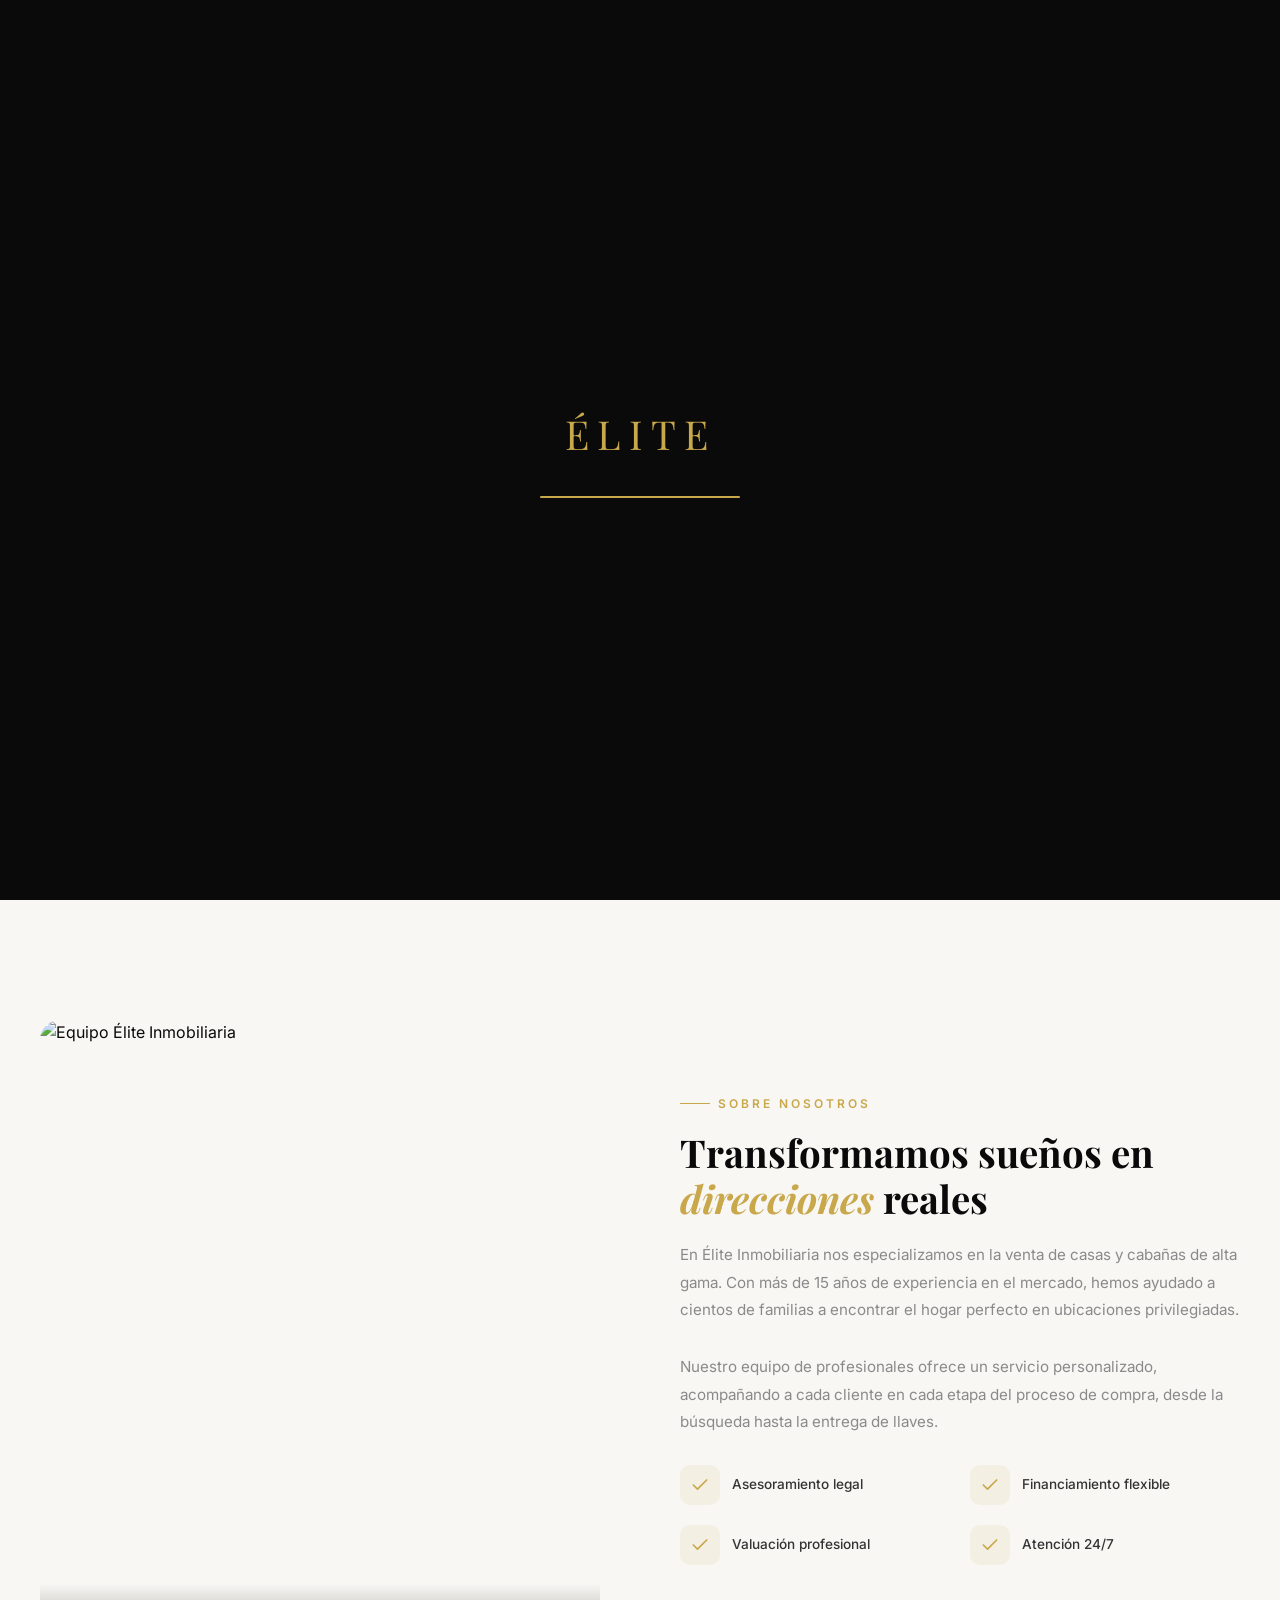
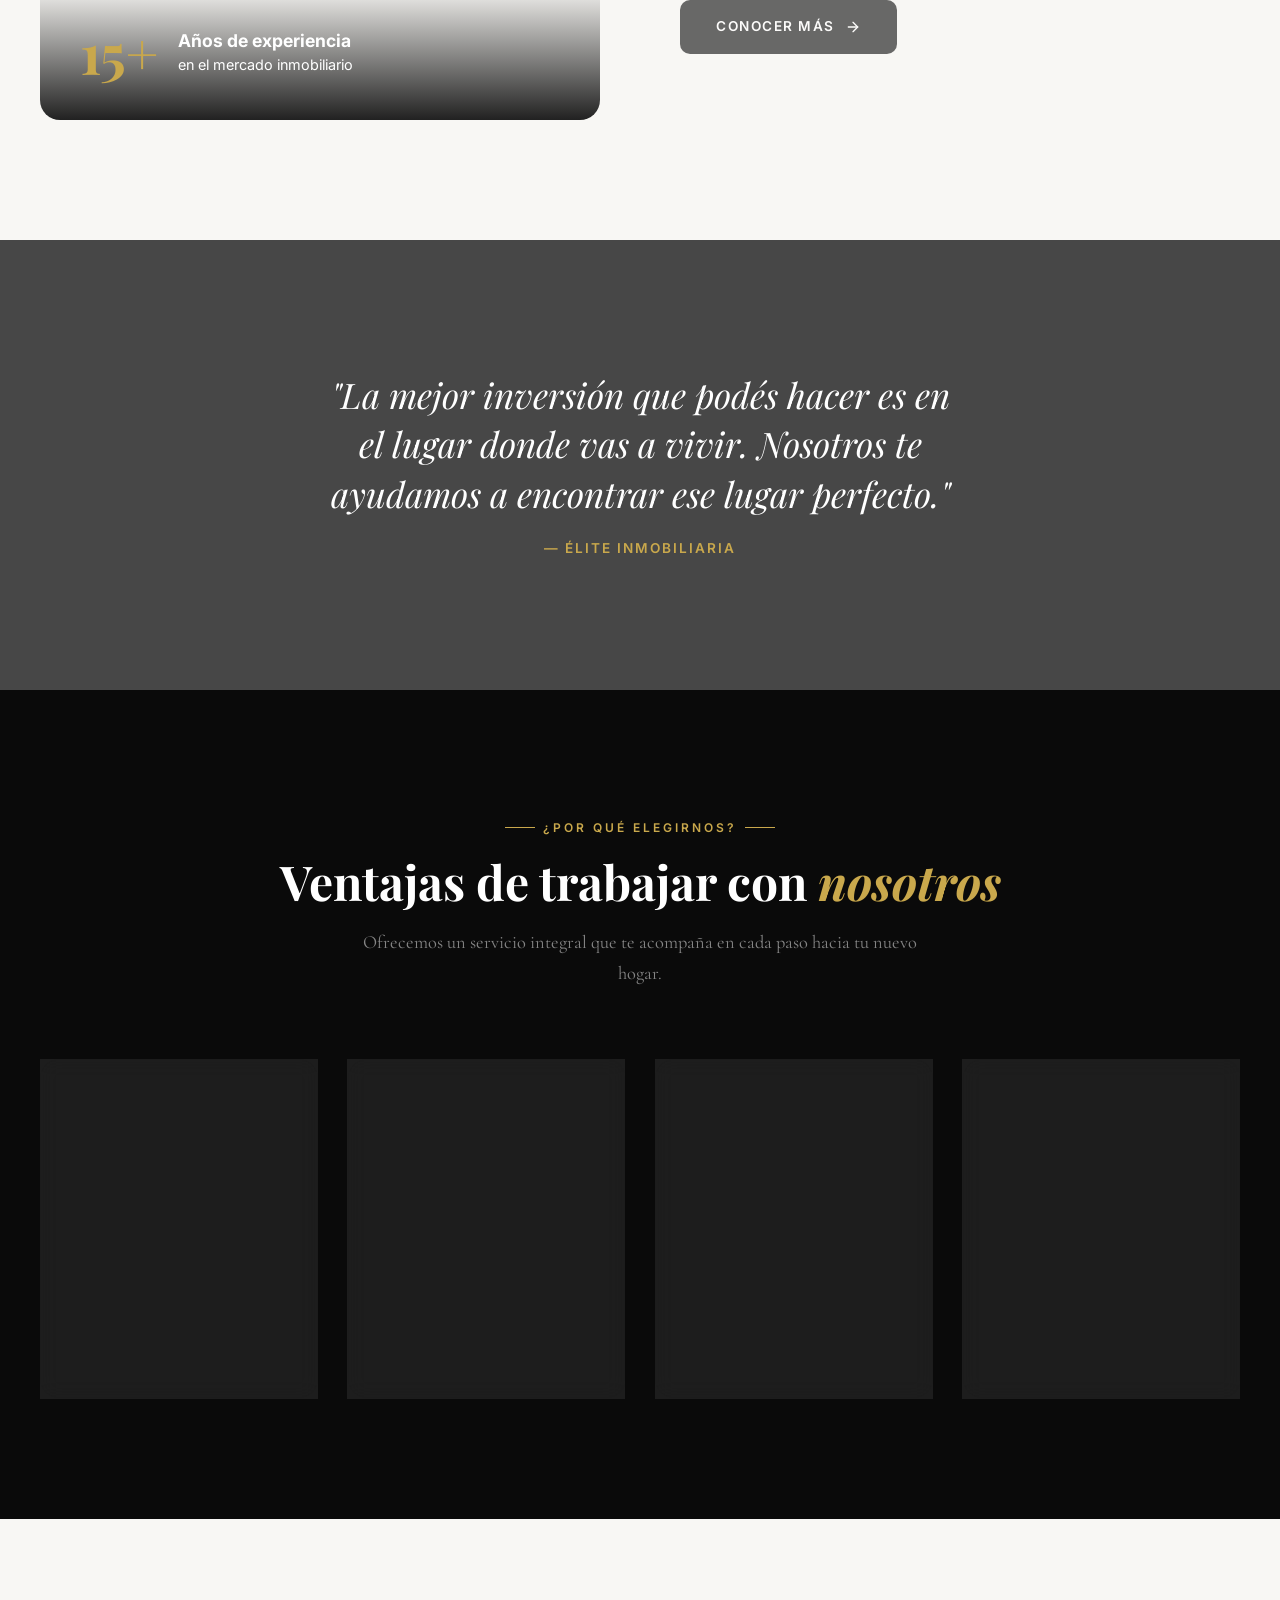
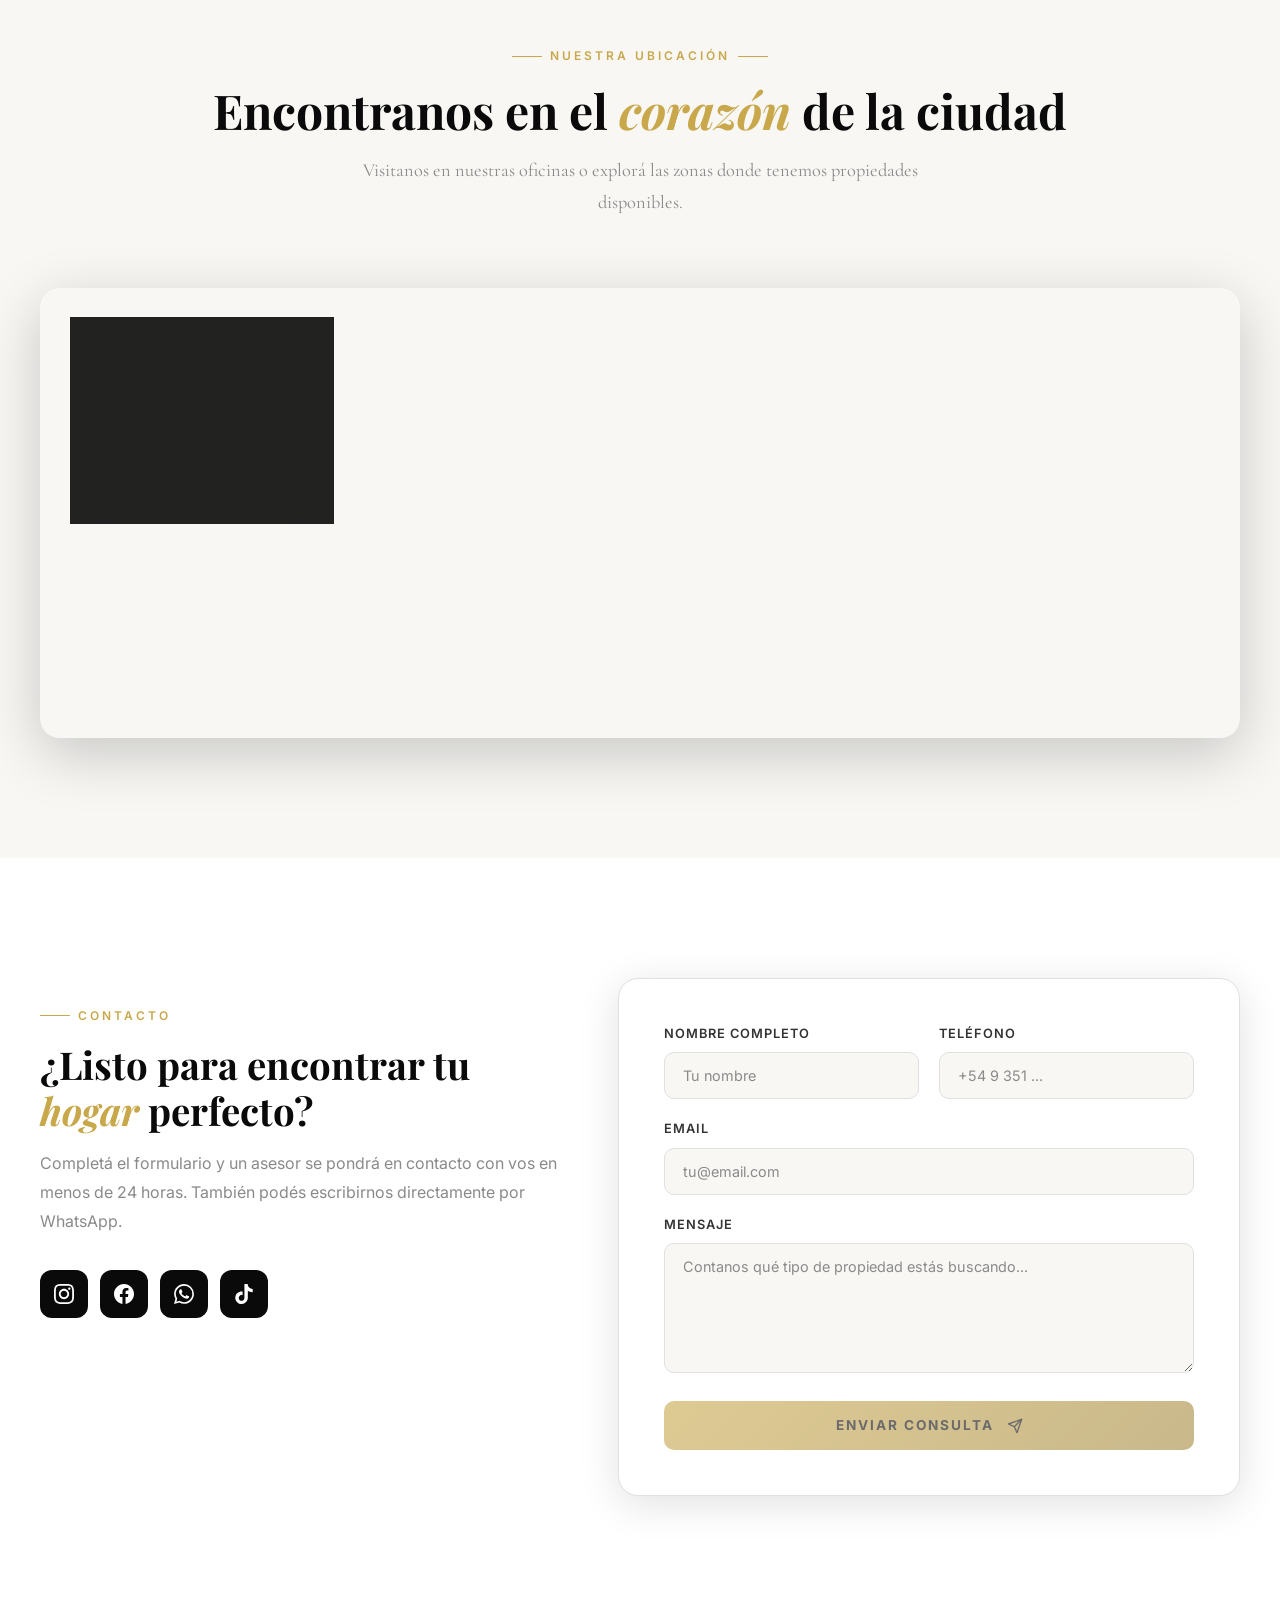
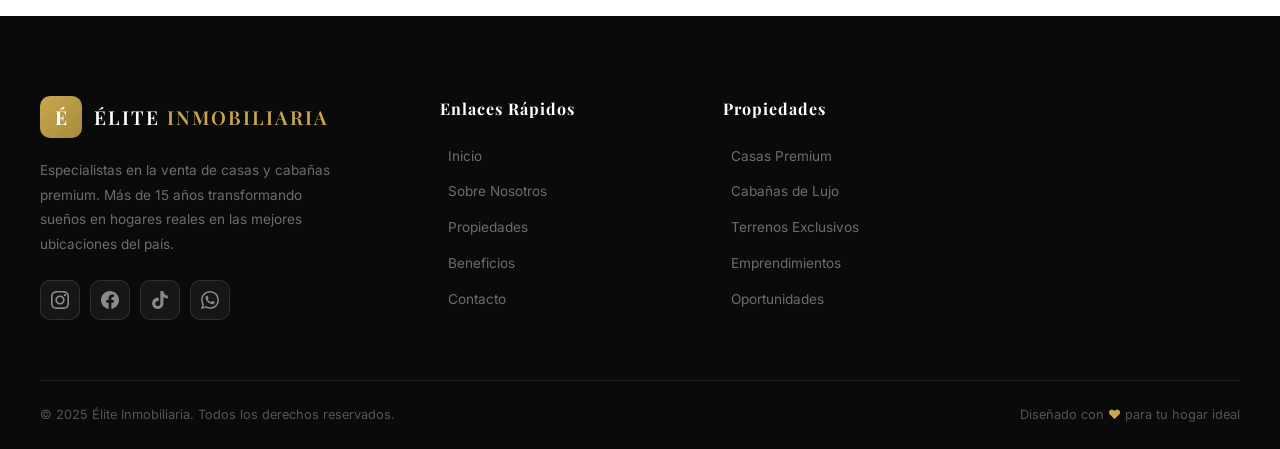
==== commit c4e902d9: "se quitaron las seccion de catalogo alquiler de casas" ====
--- a/Alquiler de casas/index.html
+++ b/Alquiler de casas/index.html
@@ -186,264 +186,7 @@
         </div>
     </section>
 
-    <!-- PROPERTIES SECTION -->
-    <section class="section" id="propiedades">
-        <div class="container">
-            <div class="section-header reveal">
-                <div class="section-tag">
-                    Propiedades Destacadas
-                </div>
-                <h2 class="section-title">
-                    Descubrí nuestras <span class="accent">propiedades</span> exclusivas
-                </h2>
-                <p class="section-subtitle">
-                    Selección curada de casas y cabañas en las mejores ubicaciones, 
-                    diseñadas para quienes buscan calidad de vida.
-                </p>
-            </div>
-            <div class="properties-grid">
-                <!-- Property 1 -->
-                <div class="property-card reveal delay-1">
-                    <div class="property-image">
-                        <img src="https://images.unsplash.com/photo-1613490493576-7fde63acd811?w=600&q=80" alt="Villa Serena - Casa Premium">
-                        <span class="property-badge">Destacada</span>
-                        <button class="property-favorite" aria-label="Favorito">
-                            <svg width="18" height="18" viewBox="0 0 24 24" fill="none" stroke="currentColor" stroke-width="2" stroke-linecap="round" stroke-linejoin="round"><path d="M20.84 4.61a5.5 5.5 0 0 0-7.78 0L12 5.67l-1.06-1.06a5.5 5.5 0 0 0-7.78 7.78l1.06 1.06L12 21.23l7.78-7.78 1.06-1.06a5.5 5.5 0 0 0 0-7.78z"/></svg>
-                        </button>
-                    </div>
-                    <div class="property-info">
-                        <div class="property-location">
-                            <svg width="14" height="14" viewBox="0 0 24 24" fill="none" stroke="currentColor" stroke-width="2" stroke-linecap="round" stroke-linejoin="round"><path d="M21 10c0 7-9 13-9 13s-9-6-9-13a9 9 0 0 1 18 0z"/><circle cx="12" cy="10" r="3"/></svg>
-                            Barrio Norte, Córdoba
-                        </div>
-                        <h3 class="property-name">Villa Serena</h3>
-                        <div class="property-features">
-                            <div class="property-feature">
-                                <svg viewBox="0 0 24 24" fill="none" stroke="currentColor" stroke-width="2"><path d="M3 9l9-7 9 7v11a2 2 0 0 1-2 2H5a2 2 0 0 1-2-2z"/></svg>
-                                4 Habitaciones
-                            </div>
-                            <div class="property-feature">
-                                <svg viewBox="0 0 24 24" fill="none" stroke="currentColor" stroke-width="2"><rect x="2" y="7" width="20" height="14" rx="2"/><path d="M16 7V5a4 4 0 0 0-8 0v2"/></svg>
-                                3 Baños
-                            </div>
-                            <div class="property-feature">
-                                <svg viewBox="0 0 24 24" fill="none" stroke="currentColor" stroke-width="2"><rect x="3" y="3" width="18" height="18" rx="2"/><line x1="3" y1="12" x2="21" y2="12"/></svg>
-                                320 m²
-                            </div>
-                        </div>
-                        <div class="property-footer">
-                            <div class="property-price">
-                                USD 485.000 <span>/ total</span>
-                            </div>
-                            <a href="#contacto" class="property-btn" aria-label="Contactar">
-                                <svg width="18" height="18" viewBox="0 0 24 24" fill="none" stroke="currentColor" stroke-width="2" stroke-linecap="round" stroke-linejoin="round"><line x1="5" y1="12" x2="19" y2="12"/><polyline points="12 5 19 12 12 19"/></svg>
-                            </a>
-                        </div>
-                    </div>
-                </div>
-
-                <!-- Property 2 -->
-                <div class="property-card reveal delay-2">
-                    <div class="property-image">
-                        <img src="https://images.unsplash.com/photo-1518780664697-55e3ad937233?w=600&q=80" alt="Cabaña del Bosque - Cabaña Premium">
-                        <span class="property-badge">Nueva</span>
-                        <button class="property-favorite" aria-label="Favorito">
-                            <svg width="18" height="18" viewBox="0 0 24 24" fill="none" stroke="currentColor" stroke-width="2" stroke-linecap="round" stroke-linejoin="round"><path d="M20.84 4.61a5.5 5.5 0 0 0-7.78 0L12 5.67l-1.06-1.06a5.5 5.5 0 0 0-7.78 7.78l1.06 1.06L12 21.23l7.78-7.78 1.06-1.06a5.5 5.5 0 0 0 0-7.78z"/></svg>
-                        </button>
-                    </div>
-                    <div class="property-info">
-                        <div class="property-location">
-                            <svg width="14" height="14" viewBox="0 0 24 24" fill="none" stroke="currentColor" stroke-width="2" stroke-linecap="round" stroke-linejoin="round"><path d="M21 10c0 7-9 13-9 13s-9-6-9-13a9 9 0 0 1 18 0z"/><circle cx="12" cy="10" r="3"/></svg>
-                            Villa Carlos Paz, Córdoba
-                        </div>
-                        <h3 class="property-name">Cabaña del Bosque</h3>
-                        <div class="property-features">
-                            <div class="property-feature">
-                                <svg viewBox="0 0 24 24" fill="none" stroke="currentColor" stroke-width="2"><path d="M3 9l9-7 9 7v11a2 2 0 0 1-2 2H5a2 2 0 0 1-2-2z"/></svg>
-                                3 Habitaciones
-                            </div>
-                            <div class="property-feature">
-                                <svg viewBox="0 0 24 24" fill="none" stroke="currentColor" stroke-width="2"><rect x="2" y="7" width="20" height="14" rx="2"/><path d="M16 7V5a4 4 0 0 0-8 0v2"/></svg>
-                                2 Baños
-                            </div>
-                            <div class="property-feature">
-                                <svg viewBox="0 0 24 24" fill="none" stroke="currentColor" stroke-width="2"><rect x="3" y="3" width="18" height="18" rx="2"/><line x1="3" y1="12" x2="21" y2="12"/></svg>
-                                180 m²
-                            </div>
-                        </div>
-                        <div class="property-footer">
-                            <div class="property-price">
-                                USD 295.000 <span>/ total</span>
-                            </div>
-                            <a href="#contacto" class="property-btn" aria-label="Contactar">
-                                <svg width="18" height="18" viewBox="0 0 24 24" fill="none" stroke="currentColor" stroke-width="2" stroke-linecap="round" stroke-linejoin="round"><line x1="5" y1="12" x2="19" y2="12"/><polyline points="12 5 19 12 12 19"/></svg>
-                            </a>
-                        </div>
-                    </div>
-                </div>
-
-                <!-- Property 3 -->
-                <div class="property-card reveal delay-3">
-                    <div class="property-image">
-                        <img src="https://images.unsplash.com/photo-1600607687939-ce8a6c25118c?w=600&q=80" alt="Residencia Los Lagos - Casa Premium">
-                        <span class="property-badge">Premium</span>
-                        <button class="property-favorite" aria-label="Favorito">
-                            <svg width="18" height="18" viewBox="0 0 24 24" fill="none" stroke="currentColor" stroke-width="2" stroke-linecap="round" stroke-linejoin="round"><path d="M20.84 4.61a5.5 5.5 0 0 0-7.78 0L12 5.67l-1.06-1.06a5.5 5.5 0 0 0-7.78 7.78l1.06 1.06L12 21.23l7.78-7.78 1.06-1.06a5.5 5.5 0 0 0 0-7.78z"/></svg>
-                        </button>
-                    </div>
-                    <div class="property-info">
-                        <div class="property-location">
-                            <svg width="14" height="14" viewBox="0 0 24 24" fill="none" stroke="currentColor" stroke-width="2" stroke-linecap="round" stroke-linejoin="round"><path d="M21 10c0 7-9 13-9 13s-9-6-9-13a9 9 0 0 1 18 0z"/><circle cx="12" cy="10" r="3"/></svg>
-                            Potrero de Garay, Córdoba
-                        </div>
-                        <h3 class="property-name">Residencia Los Lagos</h3>
-                        <div class="property-features">
-                            <div class="property-feature">
-                                <svg viewBox="0 0 24 24" fill="none" stroke="currentColor" stroke-width="2"><path d="M3 9l9-7 9 7v11a2 2 0 0 1-2 2H5a2 2 0 0 1-2-2z"/></svg>
-                                5 Habitaciones
-                            </div>
-                            <div class="property-feature">
-                                <svg viewBox="0 0 24 24" fill="none" stroke="currentColor" stroke-width="2"><rect x="2" y="7" width="20" height="14" rx="2"/><path d="M16 7V5a4 4 0 0 0-8 0v2"/></svg>
-                                4 Baños
-                            </div>
-                            <div class="property-feature">
-                                <svg viewBox="0 0 24 24" fill="none" stroke="currentColor" stroke-width="2"><rect x="3" y="3" width="18" height="18" rx="2"/><line x1="3" y1="12" x2="21" y2="12"/></svg>
-                                450 m²
-                            </div>
-                        </div>
-                        <div class="property-footer">
-                            <div class="property-price">
-                                USD 720.000 <span>/ total</span>
-                            </div>
-                            <a href="#contacto" class="property-btn" aria-label="Contactar">
-                                <svg width="18" height="18" viewBox="0 0 24 24" fill="none" stroke="currentColor" stroke-width="2" stroke-linecap="round" stroke-linejoin="round"><line x1="5" y1="12" x2="19" y2="12"/><polyline points="12 5 19 12 12 19"/></svg>
-                            </a>
-                        </div>
-                    </div>
-                </div>
-
-                <!-- Property 4 -->
-                <div class="property-card reveal delay-1">
-                    <div class="property-image">
-                        <img src="https://images.unsplash.com/photo-1564013799919-ab600027ffc6?w=600&q=80" alt="Casa Montaña - Casa de Diseño">
-                        <span class="property-badge">Exclusiva</span>
-                        <button class="property-favorite" aria-label="Favorito">
-                            <svg width="18" height="18" viewBox="0 0 24 24" fill="none" stroke="currentColor" stroke-width="2" stroke-linecap="round" stroke-linejoin="round"><path d="M20.84 4.61a5.5 5.5 0 0 0-7.78 0L12 5.67l-1.06-1.06a5.5 5.5 0 0 0-7.78 7.78l1.06 1.06L12 21.23l7.78-7.78 1.06-1.06a5.5 5.5 0 0 0 0-7.78z"/></svg>
-                        </button>
-                    </div>
-                    <div class="property-info">
-                        <div class="property-location">
-                            <svg width="14" height="14" viewBox="0 0 24 24" fill="none" stroke="currentColor" stroke-width="2" stroke-linecap="round" stroke-linejoin="round"><path d="M21 10c0 7-9 13-9 13s-9-6-9-13a9 9 0 0 1 18 0z"/><circle cx="12" cy="10" r="3"/></svg>
-                            La Cumbre, Córdoba
-                        </div>
-                        <h3 class="property-name">Casa Montaña</h3>
-                        <div class="property-features">
-                            <div class="property-feature">
-                                <svg viewBox="0 0 24 24" fill="none" stroke="currentColor" stroke-width="2"><path d="M3 9l9-7 9 7v11a2 2 0 0 1-2 2H5a2 2 0 0 1-2-2z"/></svg>
-                                3 Habitaciones
-                            </div>
-                            <div class="property-feature">
-                                <svg viewBox="0 0 24 24" fill="none" stroke="currentColor" stroke-width="2"><rect x="2" y="7" width="20" height="14" rx="2"/><path d="M16 7V5a4 4 0 0 0-8 0v2"/></svg>
-                                2 Baños
-                            </div>
-                            <div class="property-feature">
-                                <svg viewBox="0 0 24 24" fill="none" stroke="currentColor" stroke-width="2"><rect x="3" y="3" width="18" height="18" rx="2"/><line x1="3" y1="12" x2="21" y2="12"/></svg>
-                                220 m²
-                            </div>
-                        </div>
-                        <div class="property-footer">
-                            <div class="property-price">
-                                USD 350.000 <span>/ total</span>
-                            </div>
-                            <a href="#contacto" class="property-btn" aria-label="Contactar">
-                                <svg width="18" height="18" viewBox="0 0 24 24" fill="none" stroke="currentColor" stroke-width="2" stroke-linecap="round" stroke-linejoin="round"><line x1="5" y1="12" x2="19" y2="12"/><polyline points="12 5 19 12 12 19"/></svg>
-                            </a>
-                        </div>
-                    </div>
-                </div>
-
-                <!-- Property 5 -->
-                <div class="property-card reveal delay-2">
-                    <div class="property-image">
-                        <img src="https://images.unsplash.com/photo-1600585154526-990dced4db0d?w=600&q=80" alt="Cabaña Alpina - Cabaña de Lujo">
-                        <span class="property-badge">Oportunidad</span>
-                        <button class="property-favorite" aria-label="Favorito">
-                            <svg width="18" height="18" viewBox="0 0 24 24" fill="none" stroke="currentColor" stroke-width="2" stroke-linecap="round" stroke-linejoin="round"><path d="M20.84 4.61a5.5 5.5 0 0 0-7.78 0L12 5.67l-1.06-1.06a5.5 5.5 0 0 0-7.78 7.78l1.06 1.06L12 21.23l7.78-7.78 1.06-1.06a5.5 5.5 0 0 0 0-7.78z"/></svg>
-                        </button>
-                    </div>
-                    <div class="property-info">
-                        <div class="property-location">
-                            <svg width="14" height="14" viewBox="0 0 24 24" fill="none" stroke="currentColor" stroke-width="2" stroke-linecap="round" stroke-linejoin="round"><path d="M21 10c0 7-9 13-9 13s-9-6-9-13a9 9 0 0 1 18 0z"/><circle cx="12" cy="10" r="3"/></svg>
-                            Mina Clavero, Córdoba
-                        </div>
-                        <h3 class="property-name">Cabaña Alpina</h3>
-                        <div class="property-features">
-                            <div class="property-feature">
-                                <svg viewBox="0 0 24 24" fill="none" stroke="currentColor" stroke-width="2"><path d="M3 9l9-7 9 7v11a2 2 0 0 1-2 2H5a2 2 0 0 1-2-2z"/></svg>
-                                2 Habitaciones
-                            </div>
-                            <div class="property-feature">
-                                <svg viewBox="0 0 24 24" fill="none" stroke="currentColor" stroke-width="2"><rect x="2" y="7" width="20" height="14" rx="2"/><path d="M16 7V5a4 4 0 0 0-8 0v2"/></svg>
-                                1 Baño
-                            </div>
-                            <div class="property-feature">
-                                <svg viewBox="0 0 24 24" fill="none" stroke="currentColor" stroke-width="2"><rect x="3" y="3" width="18" height="18" rx="2"/><line x1="3" y1="12" x2="21" y2="12"/></svg>
-                                120 m²
-                            </div>
-                        </div>
-                        <div class="property-footer">
-                            <div class="property-price">
-                                USD 180.000 <span>/ total</span>
-                            </div>
-                            <a href="#contacto" class="property-btn" aria-label="Contactar">
-                                <svg width="18" height="18" viewBox="0 0 24 24" fill="none" stroke="currentColor" stroke-width="2" stroke-linecap="round" stroke-linejoin="round"><line x1="5" y1="12" x2="19" y2="12"/><polyline points="12 5 19 12 12 19"/></svg>
-                            </a>
-                        </div>
-                    </div>
-                </div>
-
-                <!-- Property 6 -->
-                <div class="property-card reveal delay-3">
-                    <div class="property-image">
-                        <img src="https://images.unsplash.com/photo-1600047509807-ba8f99d2cdde?w=600&q=80" alt="Villa del Sol - Casa Contemporánea">
-                        <span class="property-badge">Premium</span>
-                        <button class="property-favorite" aria-label="Favorito">
-                            <svg width="18" height="18" viewBox="0 0 24 24" fill="none" stroke="currentColor" stroke-width="2" stroke-linecap="round" stroke-linejoin="round"><path d="M20.84 4.61a5.5 5.5 0 0 0-7.78 0L12 5.67l-1.06-1.06a5.5 5.5 0 0 0-7.78 7.78l1.06 1.06L12 21.23l7.78-7.78 1.06-1.06a5.5 5.5 0 0 0 0-7.78z"/></svg>
-                        </button>
-                    </div>
-                    <div class="property-info">
-                        <div class="property-location">
-                            <svg width="14" height="14" viewBox="0 0 24 24" fill="none" stroke="currentColor" stroke-width="2" stroke-linecap="round" stroke-linejoin="round"><path d="M21 10c0 7-9 13-9 13s-9-6-9-13a9 9 0 0 1 18 0z"/><circle cx="12" cy="10" r="3"/></svg>
-                            Bialet Massé, Córdoba
-                        </div>
-                        <h3 class="property-name">Villa del Sol</h3>
-                        <div class="property-features">
-                            <div class="property-feature">
-                                <svg viewBox="0 0 24 24" fill="none" stroke="currentColor" stroke-width="2"><path d="M3 9l9-7 9 7v11a2 2 0 0 1-2 2H5a2 2 0 0 1-2-2z"/></svg>
-                                4 Habitaciones
-                            </div>
-                            <div class="property-feature">
-                                <svg viewBox="0 0 24 24" fill="none" stroke="currentColor" stroke-width="2"><rect x="2" y="7" width="20" height="14" rx="2"/><path d="M16 7V5a4 4 0 0 0-8 0v2"/></svg>
-                                3 Baños
-                            </div>
-                            <div class="property-feature">
-                                <svg viewBox="0 0 24 24" fill="none" stroke="currentColor" stroke-width="2"><rect x="3" y="3" width="18" height="18" rx="2"/><line x1="3" y1="12" x2="21" y2="12"/></svg>
-                                280 m²
-                            </div>
-                        </div>
-                        <div class="property-footer">
-                            <div class="property-price">
-                                USD 520.000 <span>/ total</span>
-                            </div>
-                            <a href="#contacto" class="property-btn" aria-label="Contactar">
-                                <svg width="18" height="18" viewBox="0 0 24 24" fill="none" stroke="currentColor" stroke-width="2" stroke-linecap="round" stroke-linejoin="round"><line x1="5" y1="12" x2="19" y2="12"/><polyline points="12 5 19 12 12 19"/></svg>
-                            </a>
-                        </div>
-                    </div>
-                </div>
-            </div>
-        </div>
-    </section>
+  
 
     <!-- PARALLAX QUOTE SECTION -->
     <section class="parallax-section">
